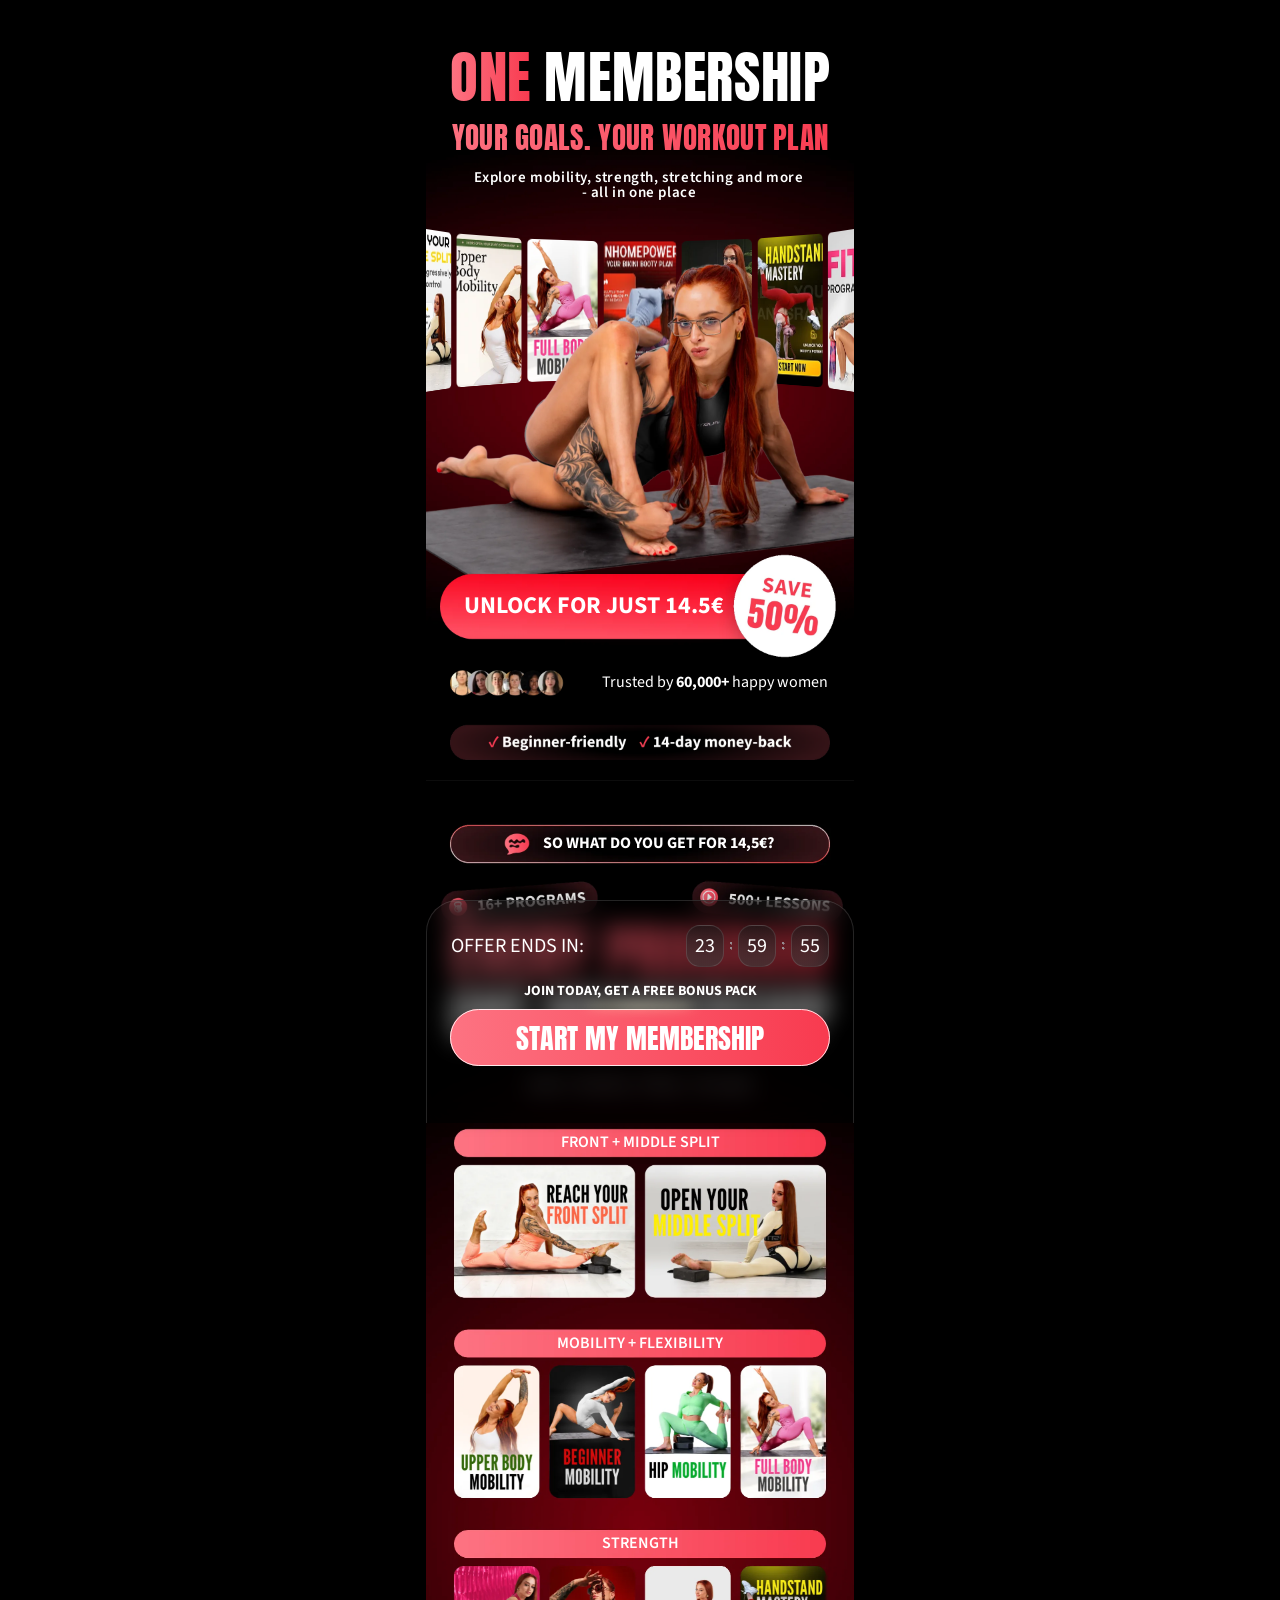
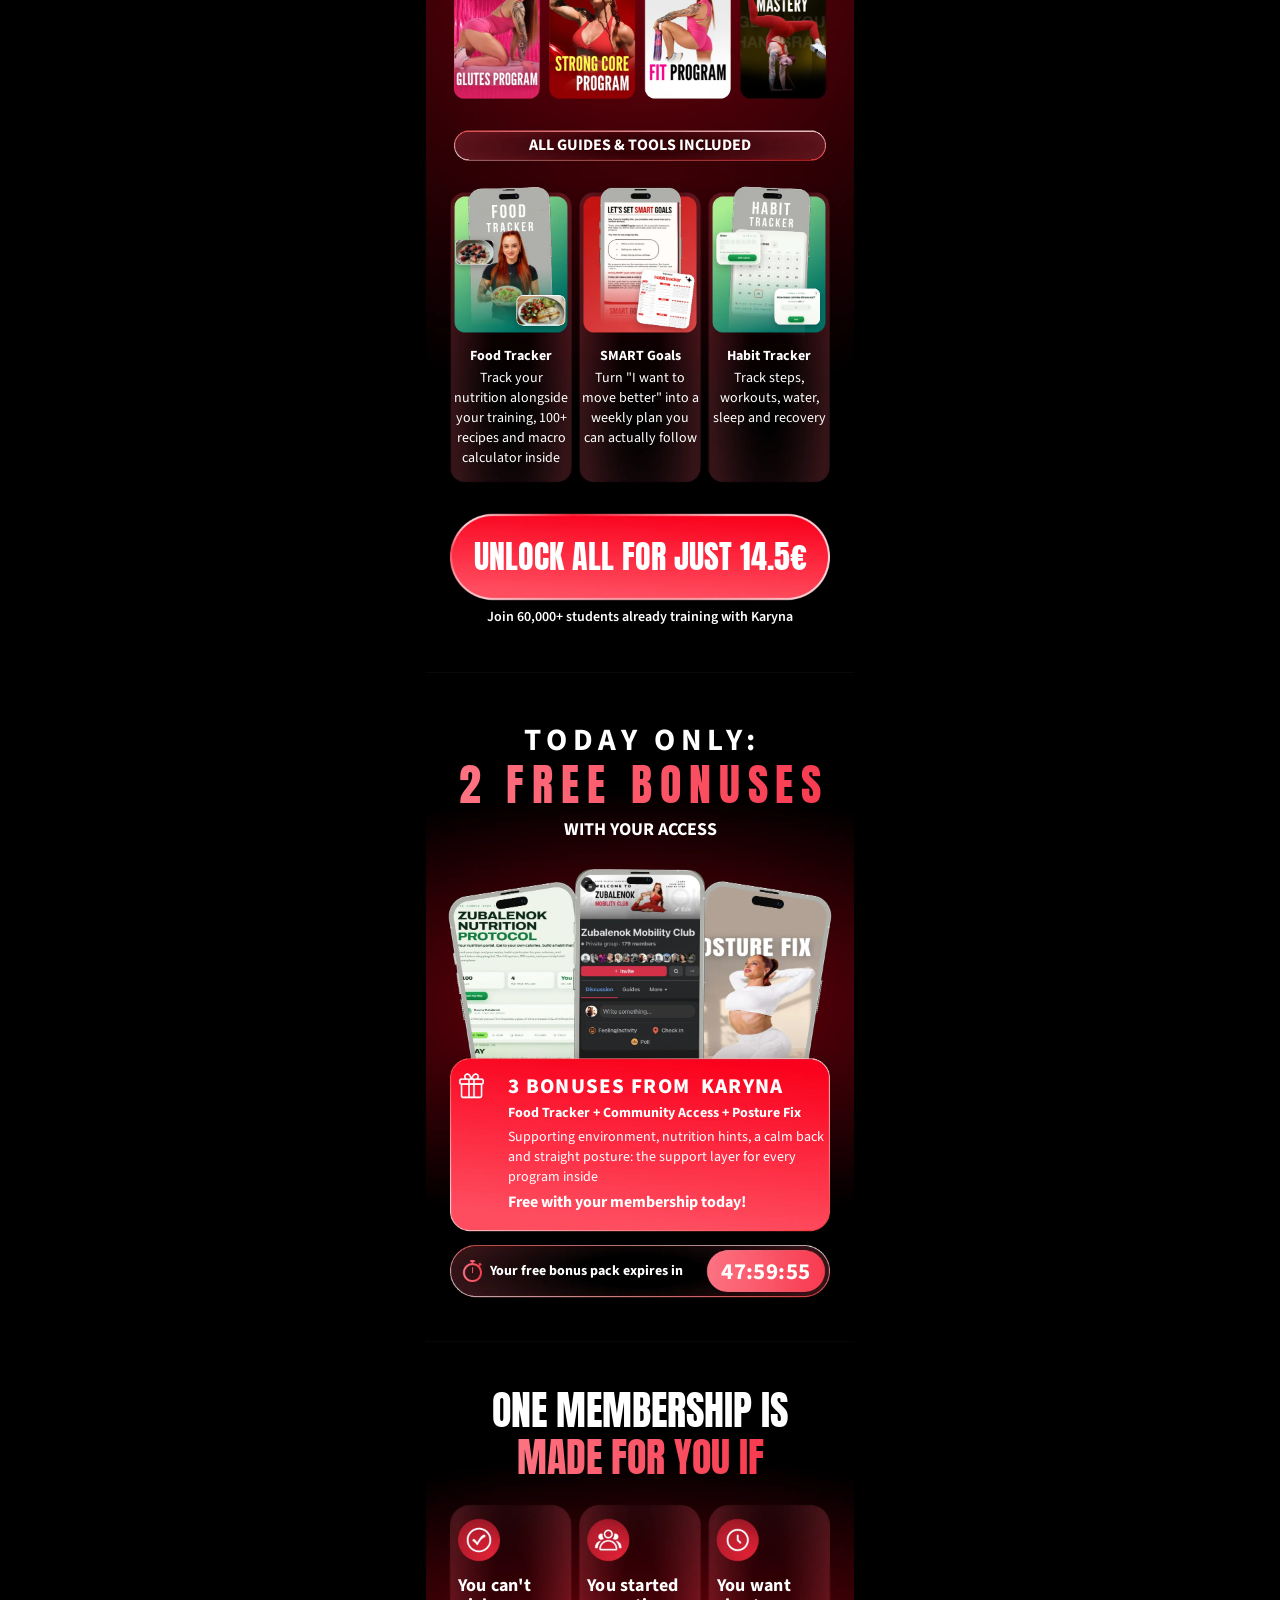
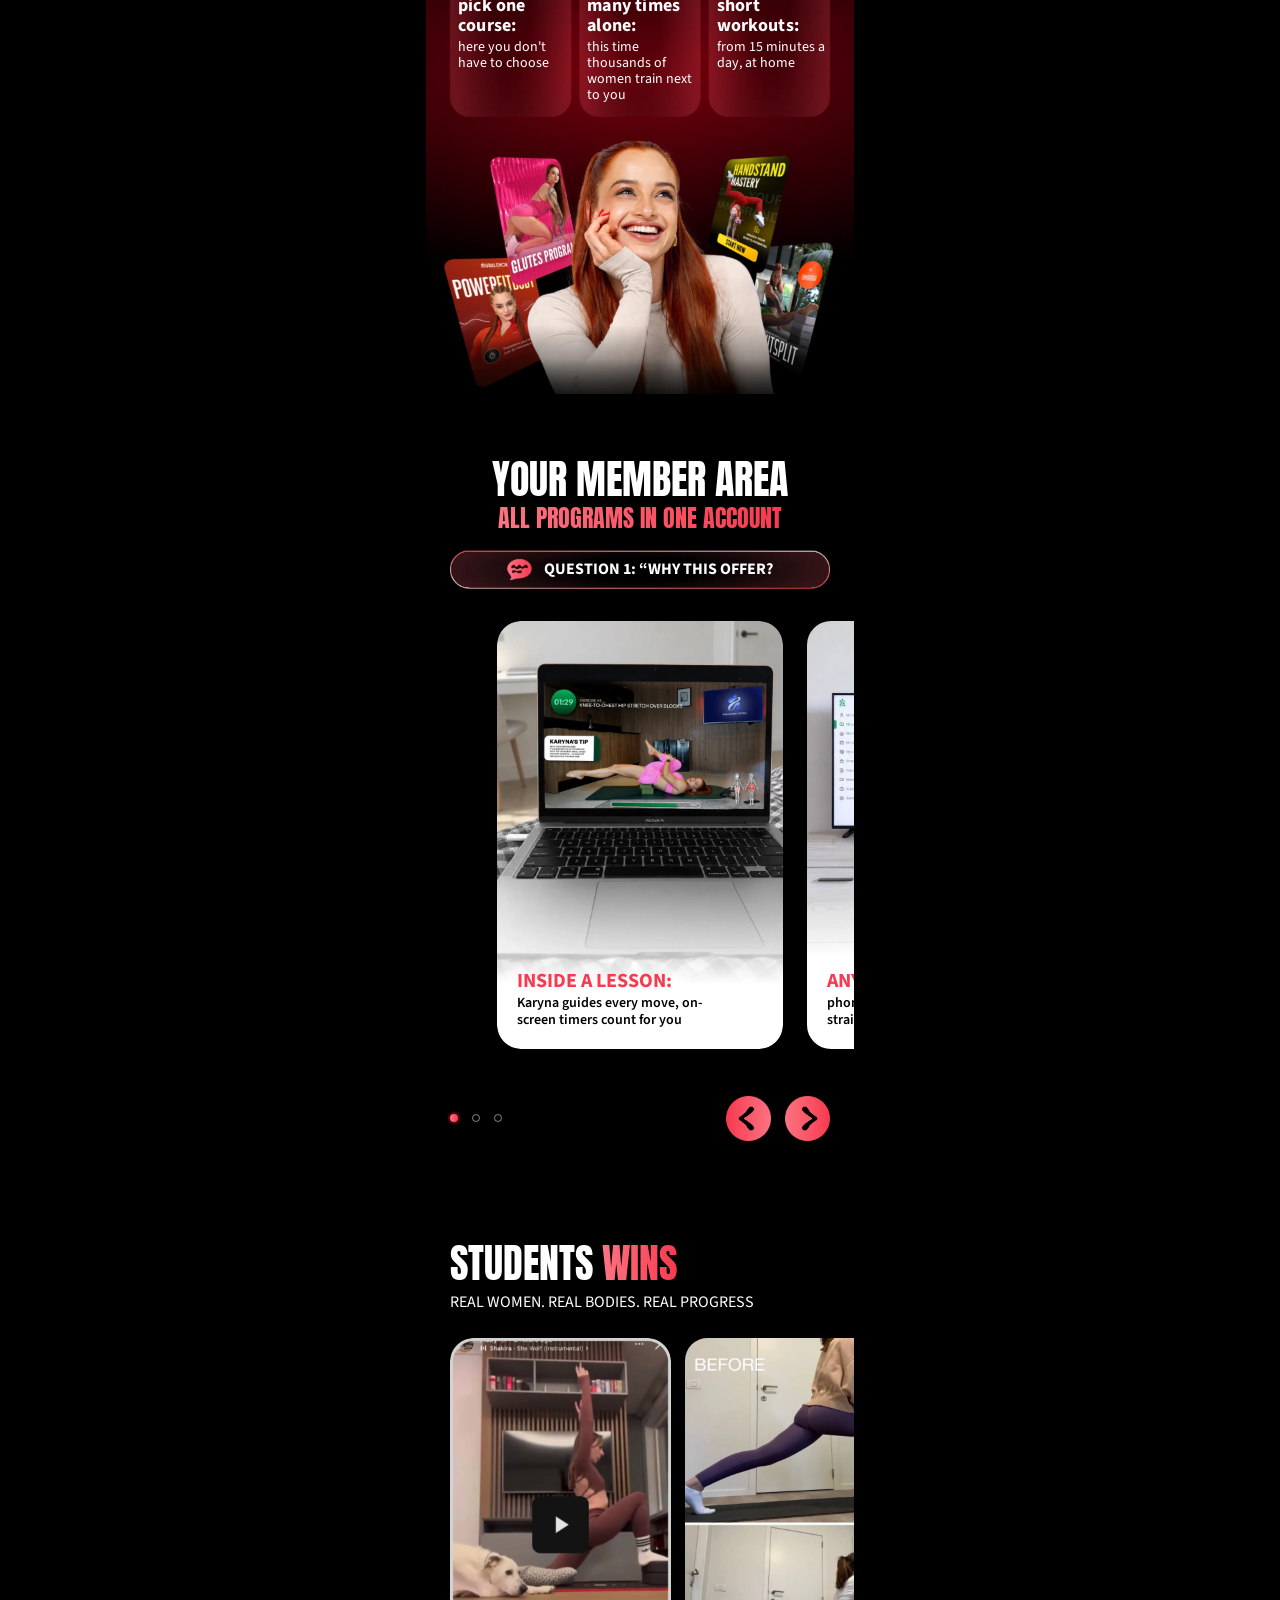
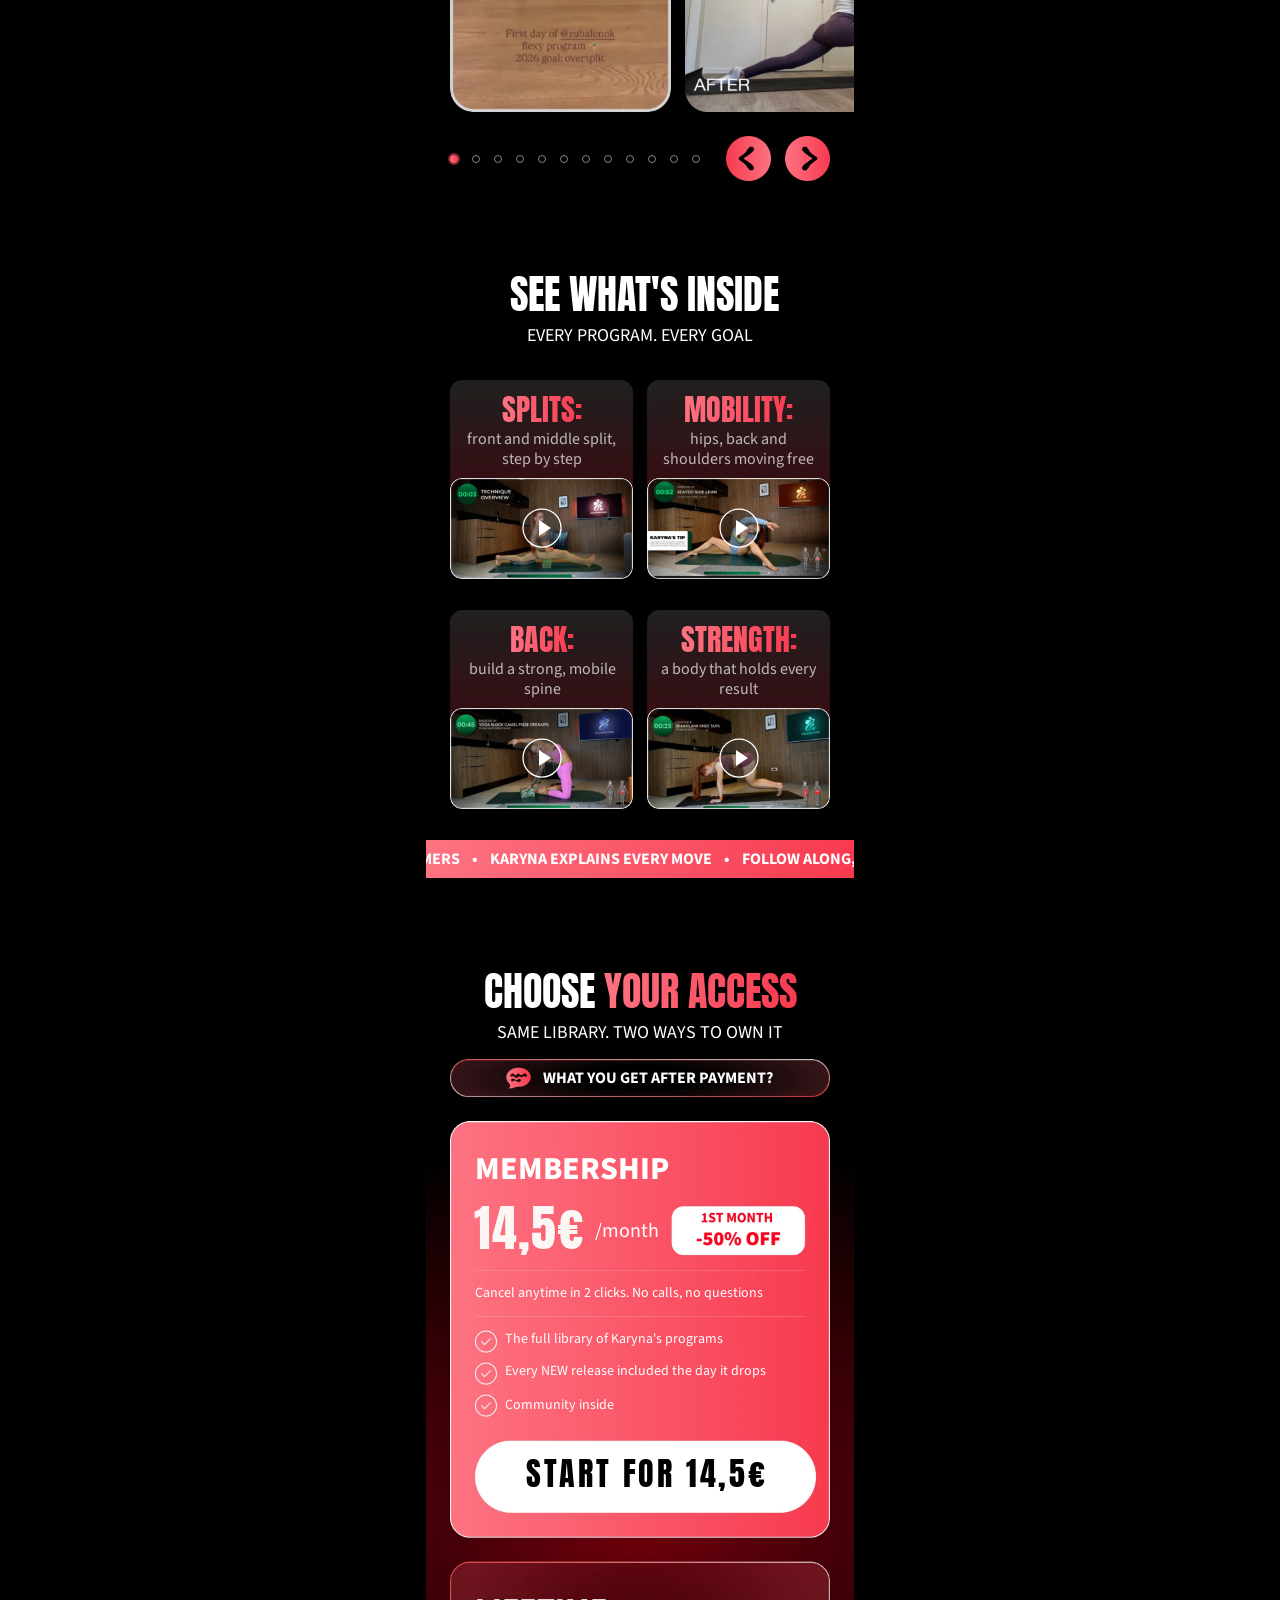
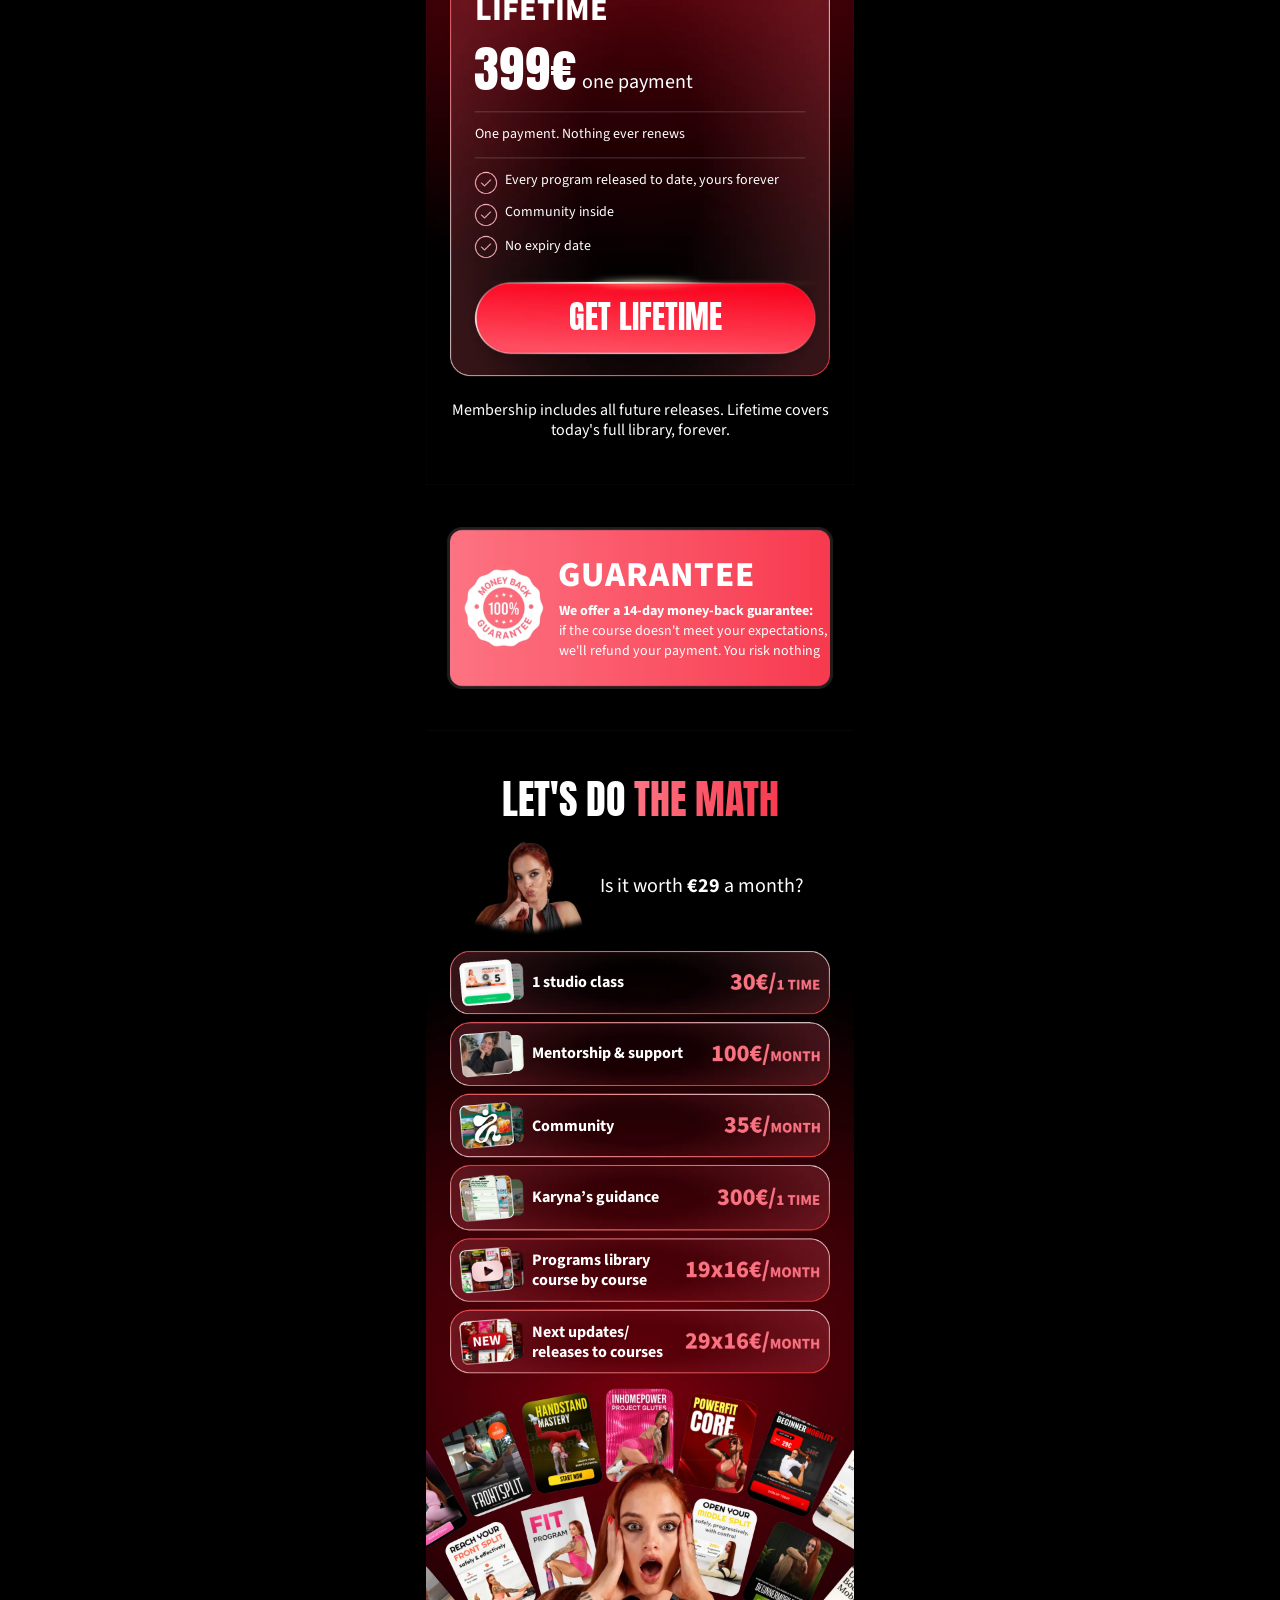
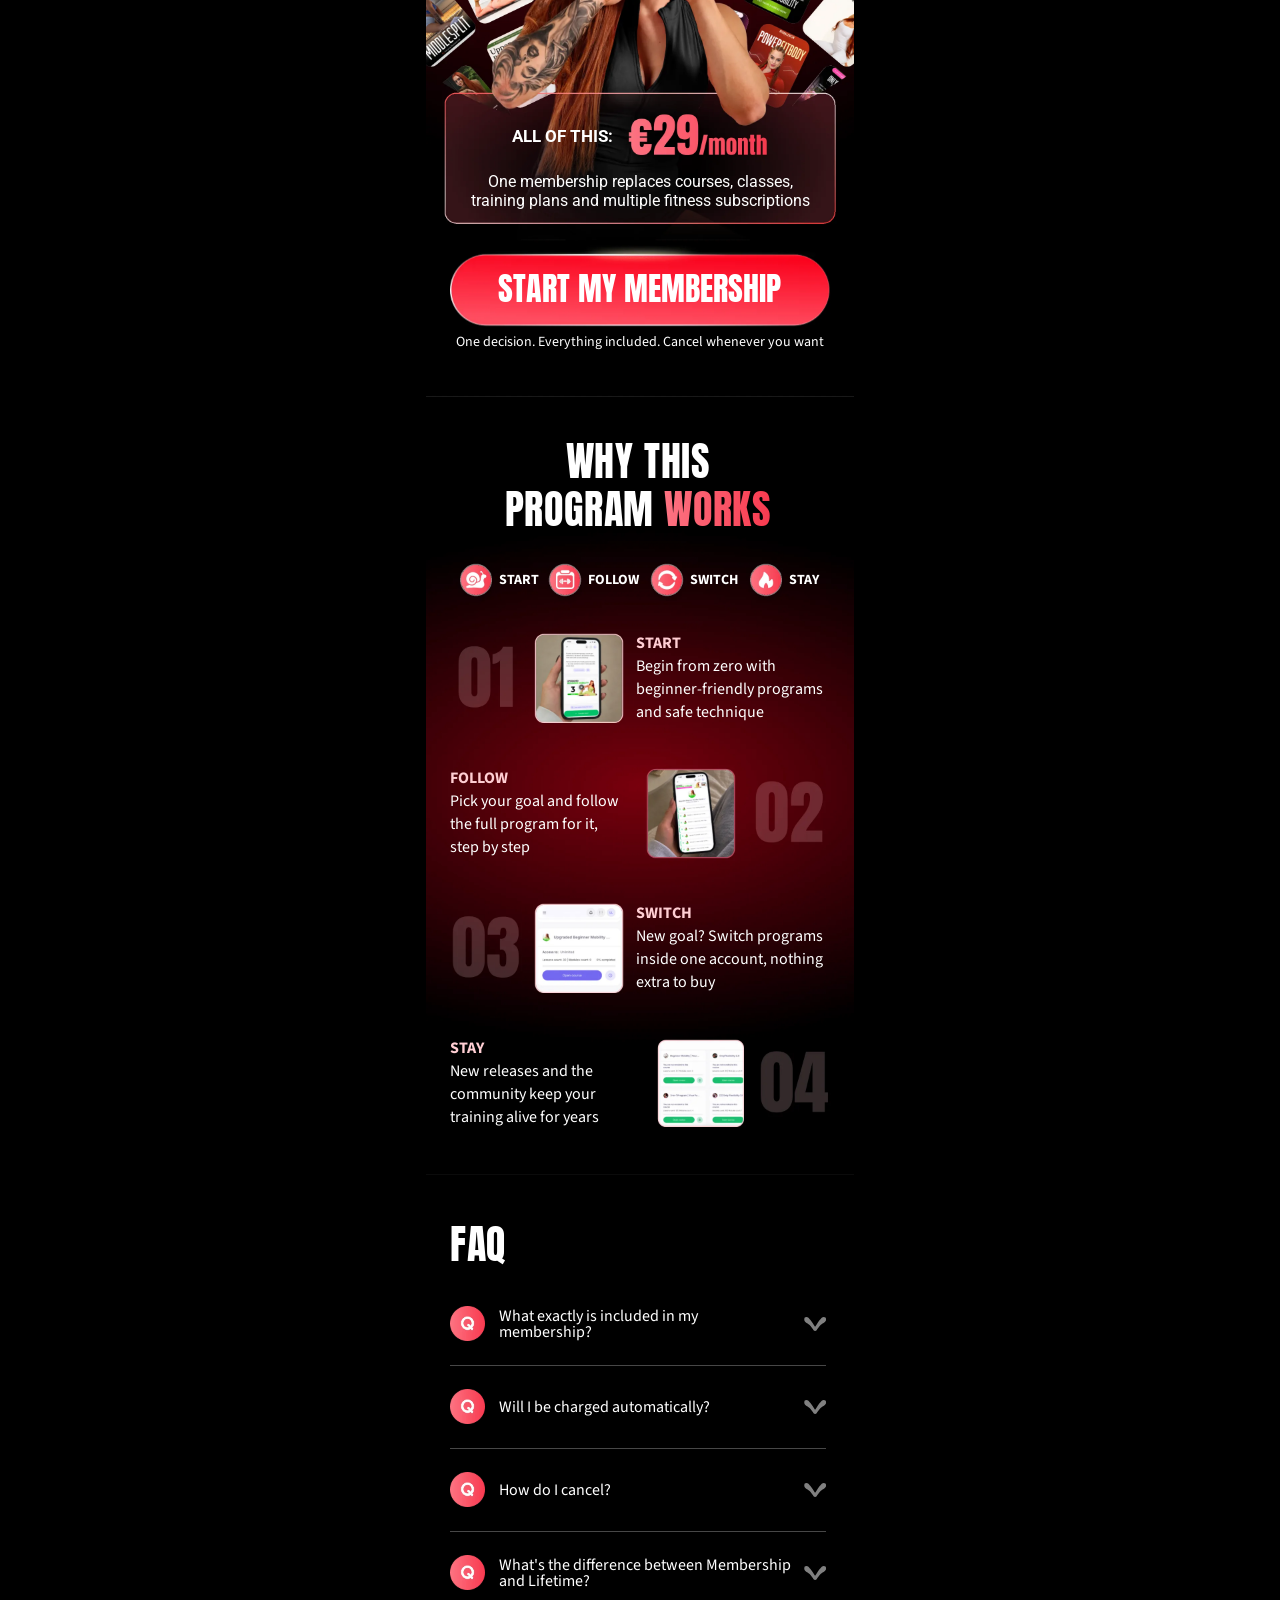
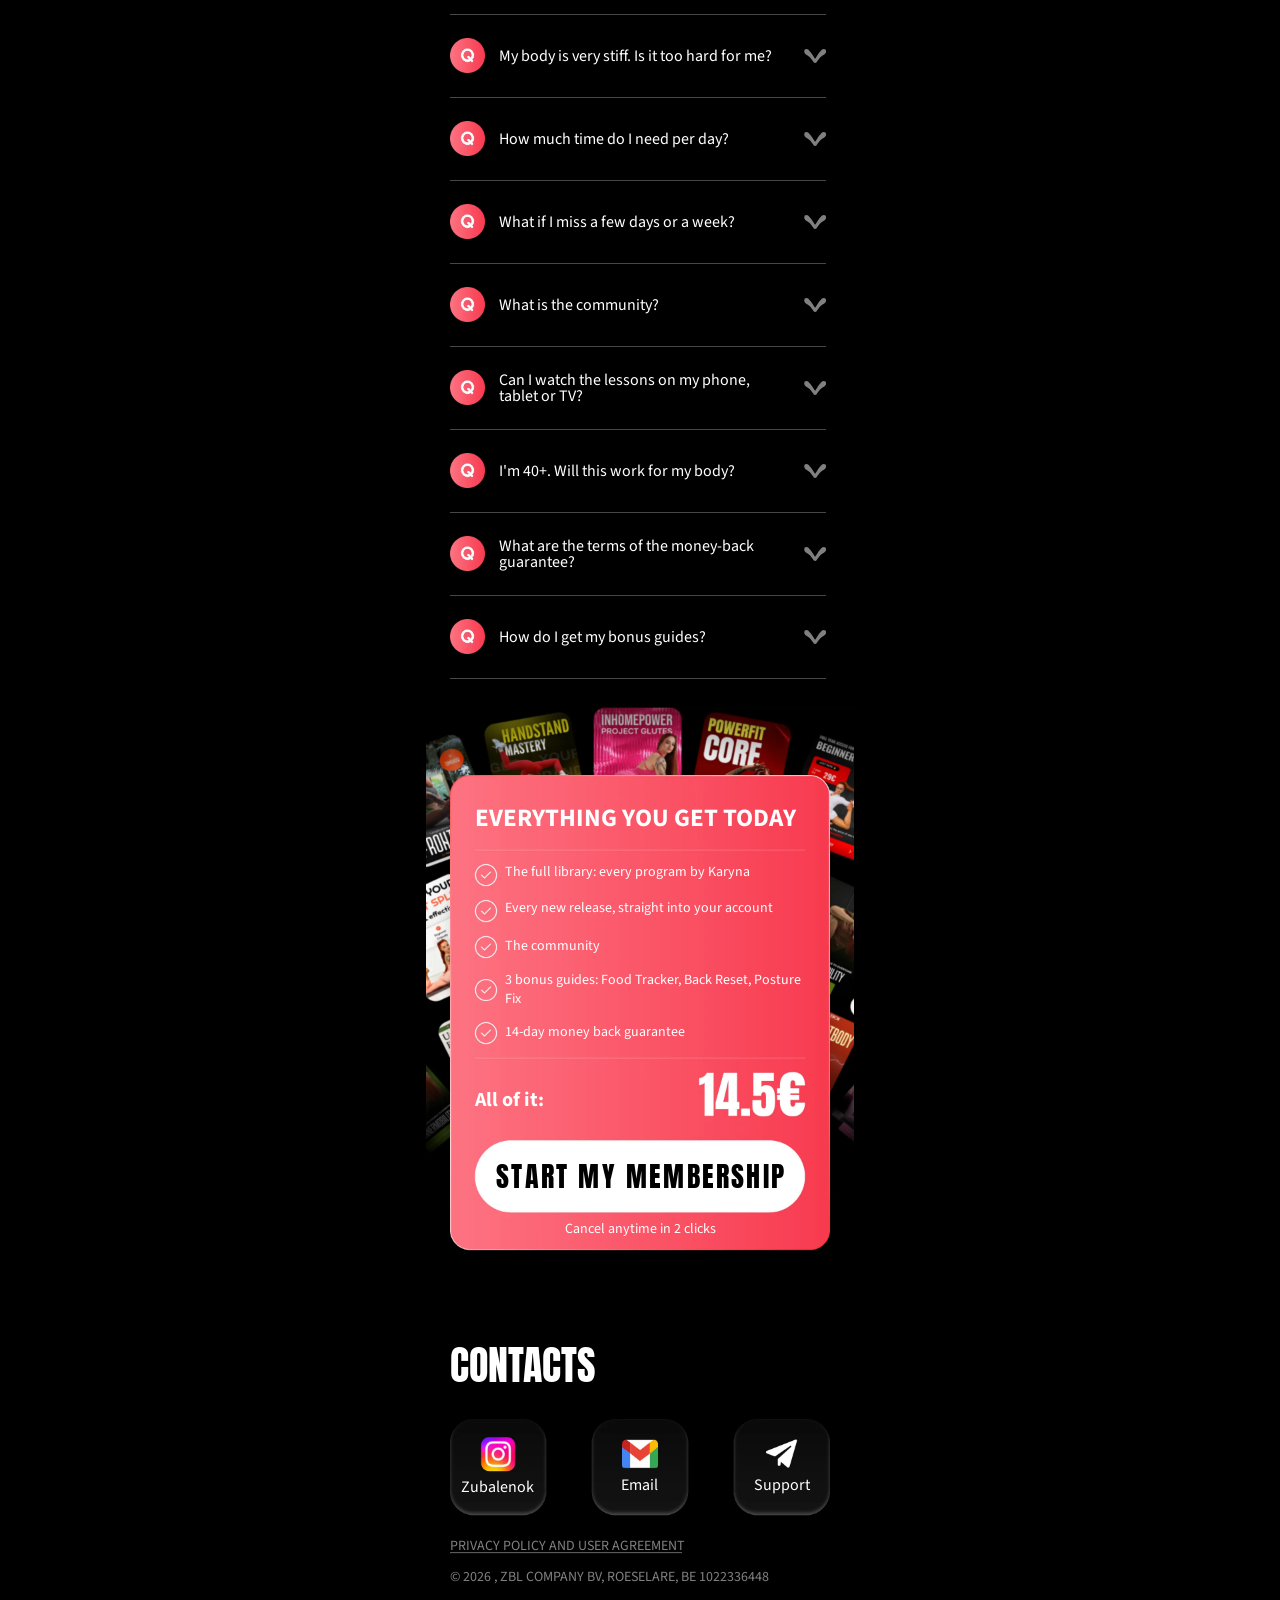
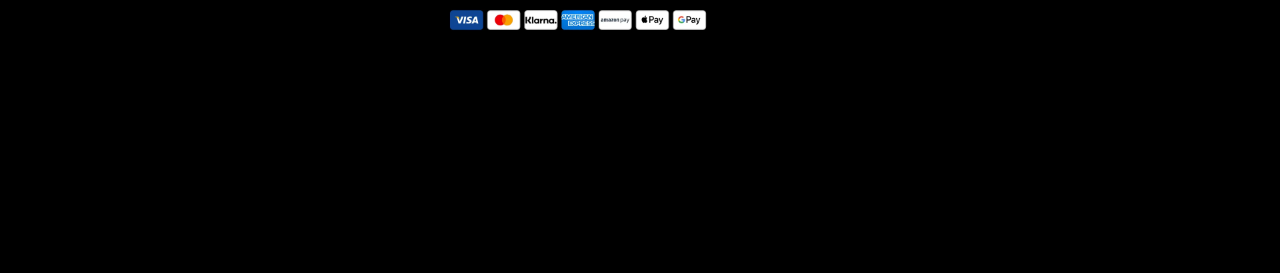
==== index-b.html @ 58390184 "fdfd" ====
<!DOCTYPE html>
<html lang="en">
<head>
<script>
(function(w,d,s,u){
  if(w.oaiq)return;
  var q=function(){q.q.push(arguments)};
  q.q=[];w.oaiq=q;
  var j=d.createElement(s);j.async=true;j.src=u;
  var f=d.getElementsByTagName(s)[0];
  f.parentNode.insertBefore(j,f);
})(window,document,"script","https://bzrcdn.openai.com/sdk/oaiq.min.js");

oaiq("init",{
  pixelId:"42XmqxGShS225wFHN4C3fJ",
  debug:true
});

oaiq("measure","page_viewed",{
  type:"contents"
});

// Передача рекламной метки на сайт оплаты.
(function(){
  var ref=new URLSearchParams(location.search).get("oppref");
  if(!ref)return;

  document.addEventListener("click",function(e){
    if(!e.target || !e.target.closest)return;

    var el=e.target.closest("[data-href],a[href]");
    if(!el)return;

    var attr=el.hasAttribute("data-href")?"data-href":"href";

    try{
      var url=new URL(el.getAttribute(attr),location.href);
      if(url.origin!=="https://mmoschool.online")return;

      url.searchParams.set("oppref",ref);
      el.setAttribute(attr,url.href);
    }catch(err){}
  },true);
})();
</script>

  <meta charset="UTF-8">
  <meta name="viewport" content="width=device-width, initial-scale=1, viewport-fit=cover">
  <link rel="icon" type="image/png" href="./img/favicon.png">
  <title>ONE MEMBERSHIP</title>

  <link rel="preconnect" href="https://fonts.googleapis.com">
  <link rel="preconnect" href="https://fonts.gstatic.com" crossorigin>
  <link href="https://fonts.googleapis.com/css2?family=Anton&family=Roboto:wght@400;700;800&family=Source+Sans+3:ital,wght@0,400;0,600;0,700;0,800;0,900;1,600&display=swap" rel="stylesheet">
  <link rel="stylesheet" href="https://cdn.jsdelivr.net/npm/swiper@11/swiper-bundle.min.css">
  <link rel="stylesheet" href="./css/style.css?v=1">

<script>
(function () {
    function updateTomorrowDate() {
        var el = document.getElementById('tomorrow');
        if (!el) return;
        var tomorrow = new Date();
        tomorrow.setDate(tomorrow.getDate() + 1);
        var day = tomorrow.getDate();
        var months = ['January','February','March','April','May','June','July','August','September','October','November','December'];
        el.textContent = months[tomorrow.getMonth()] + ' ' + day;
    }
    if (document.readyState === 'loading') {
        document.addEventListener('DOMContentLoaded', updateTomorrowDate);
    } else {
        updateTomorrowDate();
    }
})();
</script>

<script>!function(w,d,s,u){if(w.oaiq)return;var q=function(){q.q.push(arguments)};q.q=[];w.oaiq=q;var j=d.createElement(s);j.async=1;j.src=u;var f=d.getElementsByTagName(s)[0];f.parentNode.insertBefore(j,f)}(window,document,"script","https://bzrcdn.openai.com/sdk/oaiq.min.js");oaiq("init",{pixelId:"Pgm1kNokjknHguHtdu3Xgm",debug:true});</script>

<script src="/_t/l.js" defer data-cfasync="false"></script>
</head>
<body>
<div class="page">

<section class="sec sec-hero" style="height:78rem">
<img class="art" src="img/hero-bg.webp" width="428" height="780" alt="" fetchpriority="high">
<div class="hero-carousel-wrap">
    <div class="hero-carousel">
      <div class="hero-card" style="--i:0;background-image:url('img/cards/card1.webp')"></div>
      <div class="hero-card" style="--i:1;background-image:url('img/cards/card2.webp')"></div>
      <div class="hero-card" style="--i:2;background-image:url('img/cards/card3.webp')"></div>
      <div class="hero-card" style="--i:3;background-image:url('img/cards/card4.webp')"></div>
      <div class="hero-card" style="--i:4;background-image:url('img/cards/card5.webp')"></div>
      <div class="hero-card" style="--i:5;background-image:url('img/cards/card6.webp')"></div>
      <div class="hero-card" style="--i:6;background-image:url('img/cards/card7.webp')"></div>
      <div class="hero-card" style="--i:7;background-image:url('img/cards/card8.webp')"></div>
      <div class="hero-card" style="--i:8;background-image:url('img/cards/card9.webp')"></div>
      <div class="hero-card" style="--i:9;background-image:url('img/cards/card10.webp')"></div>
      <div class="hero-card" style="--i:10;background-image:url('img/cards/card11.webp')"></div>
      <div class="hero-card" style="--i:11;background-image:url('img/cards/card12.webp')"></div>
      <div class="hero-card" style="--i:12;background-image:url('img/cards/card13.webp')"></div>
      <div class="hero-card" style="--i:13;background-image:url('img/cards/card14.webp')"></div>
      <div class="hero-card" style="--i:14;background-image:url('img/cards/card15.webp')"></div>
      <div class="hero-card" style="--i:15;background-image:url('img/cards/card16.webp')"></div>
    </div>
  </div>
<img class="hero-glow" src="img/hero-glow.webp" alt="">
<img class="art" src="img/hero-front.webp" width="428" height="780" alt="Karyna Zubalenok" fetchpriority="high">
<p class="t h56_8 tcx" style="left:0.05rem;width:42.75rem;top:4.28rem;letter-spacing:0.06rem"><span class="g">ONE</span> MEMBERSHIP</p>
<p class="t h29_2 tc g" style="top:12.1rem;letter-spacing:0.03rem">YOUR GOALS. YOUR WORKOUT PLAN</p>
<p class="t p15m tcx" style="left:0;width:42.6rem;top:16.95rem;line-height:1.5rem;letter-spacing:0.06rem">Explore mobility, strength, stretching and more<br>- all in one place</p>
<a class="hit check-click" href="https://zubalenok.online/shop/item/13510" data-pay="v1" style="left:1.4rem;top:54.87rem;width:40.21rem;height:11.46rem"><p class="t p24b" style="left:2.4rem;top:4.34rem">UNLOCK FOR JUST <span data-pay-price="v1">14.5€</span></p></a>
<p class="t p16" style="left:17.6rem;top:67.34rem">Trusted by <b>60,000+</b> happy women</p>
</section>

<section class="sec sec-programs" style="height:149.29rem">
<img class="art" src="img/sec-programs.webp" width="428" height="1493" alt="" loading="lazy" decoding="async">
<p class="t p16b tcx" style="left:3.64rem;width:39.16rem;top:5.44rem">SO WHAT DO YOU GET FOR 14,5€?</p>
<p class="t h62_2 tcx" style="left:0;width:42.7rem;top:13.55rem"><span class="g">EVERY PROGRAM</span></p>
<p class="t h58_3 tcx" style="left:0;width:42.7rem;top:20.23rem">ONE MEMBERSHIP</p>
<p class="t p16 tc" style="top:29.55rem">Splits · Mobility · Pilates · Strength</p>
<p class="t p16m tc" style="top:35.34rem">FRONT + MIDDLE SPLIT</p>
<p class="t p16m tc" style="top:55.39rem">MOBILITY + FLEXIBILITY</p>
<p class="t p16m tc" style="top:75.44rem">STRENGTH</p>
<div class="s2-grid-wrapper">
  <button type="button" class="program" data-slide="11" style="left:2.8rem;top:38.5rem;width:18.1rem;height:13.25rem" aria-label="Reach your front split"></button>
  <button type="button" class="program" data-slide="12" style="left:21.9rem;top:38.5rem;width:18.1rem;height:13.25rem" aria-label="Open your middle split"></button>
  <button type="button" class="program" data-slide="3" style="left:2.8rem;top:58.55rem;width:8.54rem;height:13.25rem" aria-label="Upper Body Mobility"></button>
  <button type="button" class="program" data-slide="6" style="left:12.35rem;top:58.55rem;width:8.54rem;height:13.25rem" aria-label="Beginner Mobility"></button>
  <button type="button" class="program" data-slide="15" style="left:21.9rem;top:58.55rem;width:8.54rem;height:13.25rem" aria-label="Hip Mobility"></button>
  <button type="button" class="program" data-slide="5" style="left:31.46rem;top:58.55rem;width:8.54rem;height:13.25rem" aria-label="Full Body Mobility"></button>
  <button type="button" class="program" data-slide="10" style="left:2.8rem;top:78.6rem;width:8.54rem;height:13.25rem" aria-label="Glutes Program"></button>
  <button type="button" class="program" data-slide="9" style="left:12.35rem;top:78.6rem;width:8.54rem;height:13.25rem" aria-label="Strong Core Program"></button>
  <button type="button" class="program" data-slide="0" style="left:21.9rem;top:78.6rem;width:8.54rem;height:13.25rem" aria-label="Fit Program"></button>
  <button type="button" class="program" data-slide="4" style="left:31.46rem;top:78.6rem;width:8.54rem;height:13.25rem" aria-label="Handstand Mastery"></button>
</div>
<p class="t p16b tc" style="top:95.59rem">ALL GUIDES &amp; TOOLS INCLUDED</p>
<p class="t p14b tcx" style="left:0;width:17rem;top:116.77rem">Food Tracker</p>
<p class="t p14 tcx" style="left:0;width:17rem;top:118.75rem;line-height:2rem">Track your<br>nutrition alongside<br>your training, 100+<br>recipes and macro<br>calculator inside</p>
<p class="t p14b tc" style="top:116.8rem">SMART Goals</p>
<p class="t p14 tc" style="top:118.78rem;line-height:2rem">Turn "I want to<br>move better" into a<br>weekly plan you<br>can actually follow</p>
<p class="t p14b tcx" style="left:25.8rem;width:17rem;top:116.8rem">Habit Tracker</p>
<p class="t p14 tcx" style="left:25.8rem;width:17rem;top:118.75rem;line-height:2rem">Track steps,<br>workouts, water,<br>sleep and recovery</p>
<a class="hit check-click" href="https://zubalenok.online/shop/item/13510" data-pay="v1" style="left:2.4rem;top:133.39rem;width:38rem;height:8.6rem"><p class="t h32 tcx" style="left:0;width:38rem;top:2.42rem">UNLOCK ALL FOR JUST <span data-pay-price="v1">14.5€</span></p></a>
<p class="t p14m tc" style="top:142.91rem">Join 60,000+ students already training with Karyna</p>
</section>

<section class="sec sec-bonuses" style="height:66.96rem">
<img class="art" src="img/sec-bonuses.webp" width="428" height="670" alt="" loading="lazy" decoding="async">
<p class="t p31b tcx" style="left:0.56rem;width:42.24rem;top:4.88rem;letter-spacing:0.56rem">TODAY ONLY:</p>
<p class="t h43_7 tcx" style="left:0.79rem;width:42.01rem;top:8.62rem;letter-spacing:0.79rem"><span class="g">2 FREE BONUSES</span></p>
<p class="t p18b tc" style="top:14.66rem">WITH YOUR ACCESS</p>
<p class="t p21x" style="left:8.2rem;top:40.11rem;letter-spacing:0.13rem">3 BONUSES FROM  KARYNA</p>
<p class="t p14b" style="left:8.2rem;top:43.19rem">Food Tracker + Community Access + Posture Fix</p>
<p class="t p14" style="left:8.2rem;top:45.43rem;line-height:2rem">Supporting environment, nutrition hints, a calm back<br>and straight posture: the support layer for every<br>program inside</p>
<p class="t p16b" style="left:8.2rem;top:52rem">Free with your membership today!</p>
<p class="t p14b" style="left:6.4rem;top:58.99rem">Your free bonus pack expires in</p>
<p class="t p23b v-timer-display tcx" style="left:25.16rem;width:17.64rem;top:58.47rem;letter-spacing:0.04rem"><span class="v-timer-val">00</span>:<span class="v-timer-val">59</span>:<span class="v-timer-val">45</span></p>
</section>

<section class="sec sec-madefor" style="height:65.2rem">
<img class="art" src="img/sec-madefor.webp" width="428" height="652" alt="" loading="lazy" decoding="async">
<p class="t h40 tc" style="top:4.4rem">ONE MEMBERSHIP IS</p>
<p class="t h40 tc" style="top:9.1rem"><span class="g">MADE FOR YOU IF</span></p>
<p class="t p18b" style="left:3.2rem;top:23.35rem;letter-spacing:0.02rem;line-height:1.99rem">You can't<br>pick one<br>course:</p>
<p class="t p14" style="left:3.2rem;top:29.67rem;line-height:1.6rem">here you don't<br>have to choose</p>
<p class="t p18b" style="left:16.13rem;top:23.35rem;letter-spacing:0.02rem;line-height:2rem">You started<br>many times<br>alone:</p>
<p class="t p14" style="left:16.13rem;top:29.67rem;line-height:1.6rem">this time<br>thousands of<br>women train next<br>to you</p>
<p class="t p18b" style="left:29.06rem;top:23.34rem;letter-spacing:0.03rem;line-height:2rem">You want<br>short<br>workouts:</p>
<p class="t p14" style="left:29.07rem;top:29.67rem;line-height:1.6rem">from 15 minutes a<br>day, at home</p>
</section>

<section class="sec sec-member" style="height:80.1rem">
<img class="art" src="img/sec-member.webp" width="428" height="801" alt="" loading="lazy" decoding="async">
<p class="t h40 tc" style="top:6.05rem">YOUR MEMBER AREA</p>
<p class="t h24 tc" style="top:10.99rem"><span class="g">ALL PROGRAMS IN ONE ACCOUNT</span></p>
<p class="t p16b tcx" style="left:3.64rem;width:39.16rem;top:16.59rem">QUESTION 1: “WHY THIS OFFER?</p>
<div class="swiper s4-swiper">
  <div class="swiper-wrapper">
    <div class="swiper-slide member-slide">
      <img src="img/slide-lesson.webp" width="286" height="428" alt="" loading="lazy">
      <p class="t p20b c-red" style="left:2.01rem;top:34.79rem">INSIDE A LESSON:</p>
      <p class="t p14m c-black" style="left:2.01rem;top:37.43rem;line-height:1.7rem">Karyna guides every move, on-<br>screen timers count for you</p>
    </div>
    <div class="swiper-slide member-slide">
      <img src="img/slide-device.webp" width="286" height="428" alt="" loading="lazy">
      <p class="t p20b c-red" style="left:2.01rem;top:34.79rem">ANY DEVICE:</p>
      <p class="t p14m c-black" style="left:2.01rem;top:37.42rem;line-height:1.7rem">phone, tablet, laptop or TV,<br>straight from your browser</p>
    </div>
    <div class="swiper-slide member-slide">
      <img src="img/slide-courses.webp" width="286" height="428" alt="" loading="lazy">
      <p class="t p20b c-red" style="left:2.01rem;top:34.79rem">ONE ACCOUNT:</p>
      <p class="t p14m c-black" style="left:2.01rem;top:37.43rem;line-height:1.7rem">every program in one place,<br>switch goals anytime</p>
    </div>
  </div>
</div>
<div class="dots s4-pagination" style="top:71.8rem"></div>
<button type="button" class="arrow s4-prev" style="left:30rem;top:70.15rem;width:4.5rem;height:4.5rem"><img src="img/arrow-prev.webp" width="45" height="45" alt="Previous"></button>
<button type="button" class="arrow s4-next" style="left:35.9rem;top:70.15rem;width:4.5rem;height:4.5rem"><img src="img/arrow-next.webp" width="45" height="45" alt="Next"></button>
</section>

<section class="sec sec-wins" style="height:63.1rem">
<img class="art" src="img/sec-wins.webp" width="428" height="631" alt="" loading="lazy" decoding="async">
<p class="t h40" style="left:2.4rem;top:4.4rem">STUDENTS <span class="g">WINS</span></p>
<p class="t p16" style="left:2.41rem;top:9.74rem">REAL WOMEN. REAL BODIES. REAL PROGRESS</p>
<div class="swiper s7-swiper">
  <div class="swiper-wrapper">
    <div class="swiper-slide s7-slide" data-video="https://itden-cdn.b-cdn.net/stretching/sdk23o.MP4">
      <div class="s7-video-wrapper"><img class="s7-img" src="img/win-1.webp" width="221" height="374" alt="Student result 1" loading="lazy"></div>
    </div>
    <div class="swiper-slide s7-slide">
      <div class="s7-video-wrapper"><img class="s7-img" src="img/win-2.webp" width="226" height="374" alt="Student result 2" loading="lazy"></div>
    </div>
    <div class="swiper-slide s7-slide">
      <div class="s7-video-wrapper"><img class="s7-img" src="img/gallery/1.webp" width="226" height="374" alt="Student result 3" loading="lazy"></div>
    </div>
    <div class="swiper-slide s7-slide">
      <div class="s7-video-wrapper"><img class="s7-img" src="img/gallery/2.webp" width="226" height="374" alt="Student result 4" loading="lazy"></div>
    </div>
    <div class="swiper-slide s7-slide">
      <div class="s7-video-wrapper"><img class="s7-img" src="img/gallery/3.webp" width="226" height="374" alt="Student result 5" loading="lazy"></div>
    </div>
    <div class="swiper-slide s7-slide">
      <div class="s7-video-wrapper"><img class="s7-img" src="img/gallery/4.webp" width="226" height="374" alt="Student result 6" loading="lazy"></div>
    </div>
    <div class="swiper-slide s7-slide">
      <div class="s7-video-wrapper"><img class="s7-img" src="img/gallery/6.webp" width="226" height="374" alt="Student result 7" loading="lazy"></div>
    </div>
    <div class="swiper-slide s7-slide">
      <div class="s7-video-wrapper"><img class="s7-img" src="img/gallery/8.webp" width="221" height="374" alt="Student result 8" loading="lazy"></div>
    </div>
    <div class="swiper-slide s7-slide">
      <div class="s7-video-wrapper"><img class="s7-img" src="img/gallery/9.webp" width="226" height="374" alt="Student result 9" loading="lazy"></div>
    </div>
    <div class="swiper-slide s7-slide">
      <div class="s7-video-wrapper"><img class="s7-img" src="img/gallery/10.webp" width="221" height="374" alt="Student result 10" loading="lazy"></div>
    </div>
    <div class="swiper-slide s7-slide">
      <div class="s7-video-wrapper"><img class="s7-img" src="img/gallery/11.webp" width="304" height="374" alt="Student result 11" loading="lazy"></div>
    </div>
    <div class="swiper-slide s7-slide">
      <div class="s7-video-wrapper"><img class="s7-img" src="img/gallery/12.webp" width="221" height="374" alt="Student result 12" loading="lazy"></div>
    </div>
  </div>
</div>
<div class="dots s7-pagination" style="top:55.75rem"></div>
<button type="button" class="arrow s7-prev" style="left:30rem;top:54.1rem;width:4.5rem;height:4.5rem"><img src="img/arrow-prev.webp" width="45" height="45" alt="Previous"></button>
<button type="button" class="arrow s7-next" style="left:35.9rem;top:54.1rem;width:4.5rem;height:4.5rem"><img src="img/arrow-next.webp" width="45" height="45" alt="Next"></button>
</section>

<section class="sec sec-inside" style="height:69.7rem">
<img class="art" src="img/sec-inside.webp" width="428" height="697" alt="" loading="lazy" decoding="async">
<p class="t h40 tcx" style="left:0.94rem;width:41.86rem;top:4.4rem">SEE WHAT'S INSIDE</p>
<p class="t p18 tc" style="top:9.86rem">EVERY PROGRAM. EVERY GOAL</p>
<p class="t h30 tcx" style="left:0;width:23.1rem;top:16.53rem"><span class="g">SPLITS:</span></p>
<p class="t p16 o70 tcx" style="left:0;width:23.1rem;top:20.21rem;line-height:2rem">front and middle split,<br>step by step</p>
<p class="t h30 tcx" style="left:19.7rem;width:23.1rem;top:16.53rem"><span class="g">MOBILITY:</span></p>
<p class="t p16 o70 tcx" style="left:19.7rem;width:23.1rem;top:20.21rem;line-height:2rem">hips, back and<br>shoulders moving free</p>
<p class="t h30 tcx" style="left:0;width:23.1rem;top:39.53rem"><span class="g">BACK:</span></p>
<p class="t p16 o70 tcx" style="left:0;width:23.26rem;top:43.21rem;line-height:2rem">build a strong, mobile<br>spine</p>
<p class="t h30 tcx" style="left:19.7rem;width:23.1rem;top:39.53rem"><span class="g">STRENGTH:</span></p>
<p class="t p16 o70 tcx" style="left:19.7rem;width:23.1rem;top:43.21rem;line-height:2rem">a body that holds every<br>result</p>
<div class="video-card-item" style="left:2.4rem;top:25.11rem;width:18.3rem;height:10.1rem"><div class="video-wrapper-small"><video class="video-player" data-src="https://itden-cdn.b-cdn.net/vd/t3/1.mov" poster="img/poster-1.webp" playsinline loop muted preload="none"></video></div></div>
<div class="video-card-item" style="left:22.1rem;top:25.11rem;width:18.3rem;height:10.1rem"><div class="video-wrapper-small"><video class="video-player" data-src="https://itden-cdn.b-cdn.net/vd/t3/2.mp4" poster="img/poster-2.webp" playsinline loop muted preload="none"></video></div></div>
<div class="video-card-item" style="left:2.4rem;top:48.11rem;width:18.3rem;height:10.1rem"><div class="video-wrapper-small"><video class="video-player" data-src="https://itden-cdn.b-cdn.net/vd/t3/3.mp4" poster="img/poster-3.webp" playsinline loop muted preload="none"></video></div></div>
<div class="video-card-item" style="left:22.1rem;top:48.11rem;width:18.3rem;height:10.1rem"><div class="video-wrapper-small"><video class="video-player" data-src="https://itden-cdn.b-cdn.net/vd/t3/4.mp4" poster="img/poster-4.webp" playsinline loop muted preload="none"></video></div></div>
<div class="marquee" style="top:61.4rem"><div class="marquee__track" style="margin-left:-10.69rem"><div class="marquee__group"><div class="marquee__item marquee__item--text"><span>ON-SCREEN TIMERS</span><span class="marquee__dot">•</span><span>KARYNA EXPLAINS EVERY MOVE</span><span class="marquee__dot">•</span><span>FOLLOW ALONG, NO GUESSWORK</span><span class="marquee__dot">•</span></div><div class="marquee__item marquee__item--text"><span>ON-SCREEN TIMERS</span><span class="marquee__dot">•</span><span>KARYNA EXPLAINS EVERY MOVE</span><span class="marquee__dot">•</span><span>FOLLOW ALONG, NO GUESSWORK</span><span class="marquee__dot">•</span></div></div><div class="marquee__group" aria-hidden="true"><div class="marquee__item marquee__item--text"><span>ON-SCREEN TIMERS</span><span class="marquee__dot">•</span><span>KARYNA EXPLAINS EVERY MOVE</span><span class="marquee__dot">•</span><span>FOLLOW ALONG, NO GUESSWORK</span><span class="marquee__dot">•</span></div><div class="marquee__item marquee__item--text"><span>ON-SCREEN TIMERS</span><span class="marquee__dot">•</span><span>KARYNA EXPLAINS EVERY MOVE</span><span class="marquee__dot">•</span><span>FOLLOW ALONG, NO GUESSWORK</span><span class="marquee__dot">•</span></div></div></div></div>
</section>

<section class="sec sec-access" style="height:116.14rem">
<img class="art" src="img/sec-access.webp" width="428" height="1161" alt="" loading="lazy" decoding="async">
<p class="t h40 tc" style="top:4.4rem">CHOOSE <span class="g">YOUR ACCESS</span></p>
<p class="t p18 tc" style="top:9.86rem">SAME LIBRARY. TWO WAYS TO OWN IT</p>
<p class="t p16b tcx" style="left:3.64rem;width:39.16rem;top:14.54rem">WHAT YOU GET AFTER PAYMENT?</p>
<p class="t p32x" style="left:4.9rem;top:22.69rem">MEMBERSHIP</p>
<p class="t h50 c-cream" style="left:4.84rem;top:27.47rem;letter-spacing:0.1rem"><span data-pay-price="v1">14,5€</span></p>
<p class="t p20" style="left:16.87rem;top:29.6rem">/month</p>
<p class="t p14" style="left:4.9rem;top:36.16rem">Cancel anytime in 2 clicks. No calls, no questions</p>
<p class="t p14" style="left:7.9rem;top:40.76rem">The full library of Karyna's programs</p>
<p class="t p14" style="left:7.9rem;top:43.96rem">Every NEW release included the day it drops</p>
<p class="t p14" style="left:7.9rem;top:47.36rem">Community inside</p>
<a class="hit check-click" href="https://zubalenok.online/shop/item/13510" data-pay="v1" style="left:4.9rem;top:51.74rem;width:34.1rem;height:7.2rem"><p class="t h32 c-black tcx" style="left:0.26rem;width:33.84rem;top:1.45rem;letter-spacing:0.28rem">START FOR 14,5€</p></a>
<p class="t p32x" style="left:4.9rem;top:66.72rem">LIFETIME</p>
<p class="t h50" style="left:4.8rem;top:71.55rem;letter-spacing:0.03rem">399€</p>
<p class="t p20" style="left:15.59rem;top:74.63rem">one payment</p>
<p class="t p14" style="left:4.9rem;top:80.28rem">One payment. Nothing ever renews</p>
<p class="t p14" style="left:7.9rem;top:84.88rem">Every program released to date, yours forever</p>
<p class="t p14" style="left:7.9rem;top:88.08rem">Community inside</p>
<p class="t p14" style="left:7.9rem;top:91.48rem">No expiry date</p>
<a class="hit check-click" href="https://zubalenok.online/shop/item/13477" data-pay="v2" style="left:4.97rem;top:95.94rem;width:33.95rem;height:7.05rem"><p class="t h32 tcx" style="left:0.01rem;width:33.94rem;top:1.49rem">GET LIFETIME</p></a>
<p class="t p16 tc" style="top:107.64rem;line-height:2rem">Membership includes all future releases. Lifetime covers<br>today's full library, forever.</p>
</section>

<section class="sec sec-guarantee" style="height:24.6rem">
<img class="art" src="img/sec-guarantee.webp" width="428" height="246" alt="" loading="lazy" decoding="async">
<p class="t p35x" style="left:13.24rem;top:6.94rem;letter-spacing:0.1rem">GUARANTEE</p>
<p class="t p14" style="left:13.3rem;top:11.66rem;line-height:2rem"><b>We offer a 14-day money-back guarantee:</b><br>if the course doesn't meet your expectations,<br>we'll refund your payment. You risk nothing</p>
</section>

<section class="sec sec-math" style="height:126.66rem">
<img class="art" src="img/sec-math.webp" width="428" height="1267" alt="" loading="lazy" decoding="async">
<p class="t h40 tc" style="top:4.4rem">LET'S DO <span class="g">THE MATH</span></p>
<p class="t p20" style="left:17.4rem;top:14.35rem">Is it worth <b>€29</b> a month?</p>
<p class="t p16b" style="left:10.6rem;top:24.25rem">1 studio class</p>
<p class="t p16b" style="left:10.6rem;top:31.36rem">Mentorship &amp; support</p>
<p class="t p16b" style="left:10.6rem;top:38.6rem">Community</p>
<p class="t p16b" style="left:10.6rem;top:45.74rem">Karyna’s guidance</p>
<p class="t p16b" style="left:10.6rem;top:51.94rem;line-height:2rem">Programs library<br>course by course</p>
<p class="t p16b" style="left:10.6rem;top:59.09rem;line-height:2rem">Next updates/<br>releases to courses</p>
<p class="t r17b" style="left:8.63rem;top:99.53rem">ALL OF THIS:</p>
<p class="t r16 tc" style="top:104.12rem;line-height:1.9rem">One membership replaces courses, classes,<br>training plans and multiple fitness subscriptions</p>
<a class="hit check-click" href="https://zubalenok.online/shop/item/13510" data-pay="v1" style="left:2.47rem;top:112.43rem;width:37.85rem;height:7.05rem"><p class="t h32 tcx" style="left:0.01rem;width:37.84rem;top:1.5rem">START MY MEMBERSHIP</p></a>
<p class="t p14 tc" style="top:120.28rem">One decision. Everything included. Cancel whenever you want</p>
</section>

<section class="sec sec-works" style="height:77.8rem">
<img class="art" src="img/sec-works.webp" width="428" height="778" alt="" loading="lazy" decoding="async">
<p class="t h40 tcx" style="left:0;width:42.37rem;top:4rem;letter-spacing:0.08rem;line-height:4.8rem">WHY THIS<br>PROGRAM <span class="g">WORKS</span></p>
<p class="t p14b" style="left:7.3rem;top:17.42rem">START</p>
<p class="t p14b" style="left:16.2rem;top:17.42rem">FOLLOW</p>
<p class="t p14b" style="left:26.4rem;top:17.42rem">SWITCH</p>
<p class="t p14b" style="left:36.3rem;top:17.42rem">STAY</p>
<p class="t p16b c-pink" style="left:21.02rem;top:23.69rem">START</p>
<p class="t p16" style="left:21.02rem;top:25.8rem;line-height:2.3rem">Begin from zero with<br>beginner-friendly programs<br>and safe technique</p>
<p class="t p16b c-pink" style="left:2.4rem;top:37.19rem">FOLLOW</p>
<p class="t p16" style="left:2.4rem;top:39.3rem;line-height:2.3rem">Pick your goal and follow<br>the full program for it,<br>step by step</p>
<p class="t p16b c-pink" style="left:21.02rem;top:50.69rem">SWITCH</p>
<p class="t p16" style="left:21.02rem;top:52.8rem;line-height:2.3rem">New goal? Switch programs<br>inside one account, nothing<br>extra to buy</p>
<p class="t p16b c-pink" style="left:2.4rem;top:64.19rem">STAY</p>
<p class="t p16" style="left:2.4rem;top:66.3rem;line-height:2.3rem">New releases and the<br>community keep your<br>training alive for years</p>
</section>

<section class="sec sec-faq">
<p class="t h40" style="left:2.44rem;top:4.5rem;letter-spacing:0.02rem">FAQ</p>
<div class="faq-list">
  <div class="s12-faq-item">
    <div class="s12-faq-question">
      <img class="faq-q" src="img/faq-q.webp" width="35" height="35" alt="Q">
      <p class="faq-question">What exactly is included in my<br>membership?</p>
      <svg class="faq-arrow" viewBox="395.9 12012.2 22.2 14" aria-hidden="true"><path d="M404.494 12020.2C402.788 12022.5 400.482 12026.2 398.482 12026.2C396.682 12026.2 396.114 12025.5 395.983 12023.7C395.8 12021.2 399.736 12020 401.494 12018.2C402.959 12016.7 404.618 12014.3 405.453 12013C405.794 12012.5 406.368 12012.2 406.988 12012.2C407.608 12012.2 408.183 12012.5 408.524 12013C409.359 12014.3 411.017 12016.7 412.483 12018.2C414.241 12020 418.177 12021.2 417.994 12023.7C417.862 12025.5 417.294 12026.2 415.494 12026.2C413.494 12026.2 411.189 12022.5 409.483 12020.2C408.779 12019.2 407.938 12017.8 407.436 12016.9C407.24 12016.6 406.747 12016.6 406.549 12016.9C406.044 12017.8 405.198 12019.2 404.494 12020.2Z" fill="currentColor"/></svg>
    </div>
    <div class="s12-faq-answer-wrapper">
      <div class="faq-answer">
        <div class="faq-bubble">Everything. Every program I have ever<br>released: splits, mobility, back and<br>strength, all in one account. Plus the<br>community and every new program I<br>release<svg class="faq-tail" viewBox="314.5 12128.7 35.3 26" aria-hidden="true"><path d="M346 12147.2C343.5 12141.7 343.5 12129.2 343.5 12129.2L340.5 12128.7L314.5 12154.7H348.786C349.647 12154.7 350.131 12153.6 349.607 12153C348.504 12151.5 346.99 12149.4 346 12147.2Z" fill="currentColor"/></svg></div>
        <img class="faq-avatar" src="img/avatar.webp" width="59" height="59" alt="Karyna" loading="lazy">
      </div>
    </div>
  </div>
  <div class="s12-faq-item">
    <div class="s12-faq-question">
      <img class="faq-q" src="img/faq-q.webp" width="35" height="35" alt="Q">
      <p class="faq-question">Will I be charged automatically?</p>
      <svg class="faq-arrow" viewBox="395.9 12012.2 22.2 14" aria-hidden="true"><path d="M404.494 12020.2C402.788 12022.5 400.482 12026.2 398.482 12026.2C396.682 12026.2 396.114 12025.5 395.983 12023.7C395.8 12021.2 399.736 12020 401.494 12018.2C402.959 12016.7 404.618 12014.3 405.453 12013C405.794 12012.5 406.368 12012.2 406.988 12012.2C407.608 12012.2 408.183 12012.5 408.524 12013C409.359 12014.3 411.017 12016.7 412.483 12018.2C414.241 12020 418.177 12021.2 417.994 12023.7C417.862 12025.5 417.294 12026.2 415.494 12026.2C413.494 12026.2 411.189 12022.5 409.483 12020.2C408.779 12019.2 407.938 12017.8 407.436 12016.9C407.24 12016.6 406.747 12016.6 406.549 12016.9C406.044 12017.8 405.198 12019.2 404.494 12020.2Z" fill="currentColor"/></svg>
    </div>
    <div class="s12-faq-answer-wrapper">
      <div class="faq-answer">
        <div class="faq-bubble">Yes, 29€ renews monthly so your access<br>never breaks. And you can cancel<br>anytime in 2 clicks in your account. You<br>keep access until the end of your paid<br>month<svg class="faq-tail" viewBox="314.5 12128.7 35.3 26" aria-hidden="true"><path d="M346 12147.2C343.5 12141.7 343.5 12129.2 343.5 12129.2L340.5 12128.7L314.5 12154.7H348.786C349.647 12154.7 350.131 12153.6 349.607 12153C348.504 12151.5 346.99 12149.4 346 12147.2Z" fill="currentColor"/></svg></div>
        <img class="faq-avatar" src="img/avatar.webp" width="59" height="59" alt="Karyna" loading="lazy">
      </div>
    </div>
  </div>
  <div class="s12-faq-item">
    <div class="s12-faq-question">
      <img class="faq-q" src="img/faq-q.webp" width="35" height="35" alt="Q">
      <p class="faq-question">How do I cancel?</p>
      <svg class="faq-arrow" viewBox="395.9 12012.2 22.2 14" aria-hidden="true"><path d="M404.494 12020.2C402.788 12022.5 400.482 12026.2 398.482 12026.2C396.682 12026.2 396.114 12025.5 395.983 12023.7C395.8 12021.2 399.736 12020 401.494 12018.2C402.959 12016.7 404.618 12014.3 405.453 12013C405.794 12012.5 406.368 12012.2 406.988 12012.2C407.608 12012.2 408.183 12012.5 408.524 12013C409.359 12014.3 411.017 12016.7 412.483 12018.2C414.241 12020 418.177 12021.2 417.994 12023.7C417.862 12025.5 417.294 12026.2 415.494 12026.2C413.494 12026.2 411.189 12022.5 409.483 12020.2C408.779 12019.2 407.938 12017.8 407.436 12016.9C407.24 12016.6 406.747 12016.6 406.549 12016.9C406.044 12017.8 405.198 12019.2 404.494 12020.2Z" fill="currentColor"/></svg>
    </div>
    <div class="s12-faq-answer-wrapper">
      <div class="faq-answer">
        <div class="faq-bubble">In your account, 2 clicks, no calls and no<br>"retention specialists". You are always in<br>control<svg class="faq-tail" viewBox="314.5 12128.7 35.3 26" aria-hidden="true"><path d="M346 12147.2C343.5 12141.7 343.5 12129.2 343.5 12129.2L340.5 12128.7L314.5 12154.7H348.786C349.647 12154.7 350.131 12153.6 349.607 12153C348.504 12151.5 346.99 12149.4 346 12147.2Z" fill="currentColor"/></svg></div>
        <img class="faq-avatar" src="img/avatar.webp" width="59" height="59" alt="Karyna" loading="lazy">
      </div>
    </div>
  </div>
  <div class="s12-faq-item">
    <div class="s12-faq-question">
      <img class="faq-q" src="img/faq-q.webp" width="35" height="35" alt="Q">
      <p class="faq-question">What's the difference between Membership<br>and Lifetime?</p>
      <svg class="faq-arrow" viewBox="395.9 12012.2 22.2 14" aria-hidden="true"><path d="M404.494 12020.2C402.788 12022.5 400.482 12026.2 398.482 12026.2C396.682 12026.2 396.114 12025.5 395.983 12023.7C395.8 12021.2 399.736 12020 401.494 12018.2C402.959 12016.7 404.618 12014.3 405.453 12013C405.794 12012.5 406.368 12012.2 406.988 12012.2C407.608 12012.2 408.183 12012.5 408.524 12013C409.359 12014.3 411.017 12016.7 412.483 12018.2C414.241 12020 418.177 12021.2 417.994 12023.7C417.862 12025.5 417.294 12026.2 415.494 12026.2C413.494 12026.2 411.189 12022.5 409.483 12020.2C408.779 12019.2 407.938 12017.8 407.436 12016.9C407.24 12016.6 406.747 12016.6 406.549 12016.9C406.044 12017.8 405.198 12019.2 404.494 12020.2Z" fill="currentColor"/></svg>
    </div>
    <div class="s12-faq-answer-wrapper">
      <div class="faq-answer">
        <div class="faq-bubble">Membership (29€/month) gives you the<br>full library and every new program I<br>release, for as long as you stay. Lifetime<br>(199€) gives you today's full library<br>forever with one payment<svg class="faq-tail" viewBox="314.5 12128.7 35.3 26" aria-hidden="true"><path d="M346 12147.2C343.5 12141.7 343.5 12129.2 343.5 12129.2L340.5 12128.7L314.5 12154.7H348.786C349.647 12154.7 350.131 12153.6 349.607 12153C348.504 12151.5 346.99 12149.4 346 12147.2Z" fill="currentColor"/></svg></div>
        <img class="faq-avatar" src="img/avatar.webp" width="59" height="59" alt="Karyna" loading="lazy">
      </div>
    </div>
  </div>
  <div class="s12-faq-item">
    <div class="s12-faq-question">
      <img class="faq-q" src="img/faq-q.webp" width="35" height="35" alt="Q">
      <p class="faq-question">My body is very stiff. Is it too hard for me?</p>
      <svg class="faq-arrow" viewBox="395.9 12012.2 22.2 14" aria-hidden="true"><path d="M404.494 12020.2C402.788 12022.5 400.482 12026.2 398.482 12026.2C396.682 12026.2 396.114 12025.5 395.983 12023.7C395.8 12021.2 399.736 12020 401.494 12018.2C402.959 12016.7 404.618 12014.3 405.453 12013C405.794 12012.5 406.368 12012.2 406.988 12012.2C407.608 12012.2 408.183 12012.5 408.524 12013C409.359 12014.3 411.017 12016.7 412.483 12018.2C414.241 12020 418.177 12021.2 417.994 12023.7C417.862 12025.5 417.294 12026.2 415.494 12026.2C413.494 12026.2 411.189 12022.5 409.483 12020.2C408.779 12019.2 407.938 12017.8 407.436 12016.9C407.24 12016.6 406.747 12016.6 406.549 12016.9C406.044 12017.8 405.198 12019.2 404.494 12020.2Z" fill="currentColor"/></svg>
    </div>
    <div class="s12-faq-answer-wrapper">
      <div class="faq-answer">
        <div class="faq-bubble">No. The library includes beginner<br>programs with easy ranges and safe<br>technique. 80% of students start exactly<br>where you are<svg class="faq-tail" viewBox="314.5 12128.7 35.3 26" aria-hidden="true"><path d="M346 12147.2C343.5 12141.7 343.5 12129.2 343.5 12129.2L340.5 12128.7L314.5 12154.7H348.786C349.647 12154.7 350.131 12153.6 349.607 12153C348.504 12151.5 346.99 12149.4 346 12147.2Z" fill="currentColor"/></svg></div>
        <img class="faq-avatar" src="img/avatar.webp" width="59" height="59" alt="Karyna" loading="lazy">
      </div>
    </div>
  </div>
  <div class="s12-faq-item">
    <div class="s12-faq-question">
      <img class="faq-q" src="img/faq-q.webp" width="35" height="35" alt="Q">
      <p class="faq-question">How much time do I need per day?</p>
      <svg class="faq-arrow" viewBox="395.9 12012.2 22.2 14" aria-hidden="true"><path d="M404.494 12020.2C402.788 12022.5 400.482 12026.2 398.482 12026.2C396.682 12026.2 396.114 12025.5 395.983 12023.7C395.8 12021.2 399.736 12020 401.494 12018.2C402.959 12016.7 404.618 12014.3 405.453 12013C405.794 12012.5 406.368 12012.2 406.988 12012.2C407.608 12012.2 408.183 12012.5 408.524 12013C409.359 12014.3 411.017 12016.7 412.483 12018.2C414.241 12020 418.177 12021.2 417.994 12023.7C417.862 12025.5 417.294 12026.2 415.494 12026.2C413.494 12026.2 411.189 12022.5 409.483 12020.2C408.779 12019.2 407.938 12017.8 407.436 12016.9C407.24 12016.6 406.747 12016.6 406.549 12016.9C406.044 12017.8 405.198 12019.2 404.494 12020.2Z" fill="currentColor"/></svg>
    </div>
    <div class="s12-faq-answer-wrapper">
      <div class="faq-answer">
        <div class="faq-bubble">15-20 minutes. Every lesson is fully<br>planned with on-screen timers<svg class="faq-tail" viewBox="314.5 12128.7 35.3 26" aria-hidden="true"><path d="M346 12147.2C343.5 12141.7 343.5 12129.2 343.5 12129.2L340.5 12128.7L314.5 12154.7H348.786C349.647 12154.7 350.131 12153.6 349.607 12153C348.504 12151.5 346.99 12149.4 346 12147.2Z" fill="currentColor"/></svg></div>
        <img class="faq-avatar" src="img/avatar.webp" width="59" height="59" alt="Karyna" loading="lazy">
      </div>
    </div>
  </div>
  <div class="s12-faq-item">
    <div class="s12-faq-question">
      <img class="faq-q" src="img/faq-q.webp" width="35" height="35" alt="Q">
      <p class="faq-question">What if I miss a few days or a week?</p>
      <svg class="faq-arrow" viewBox="395.9 12012.2 22.2 14" aria-hidden="true"><path d="M404.494 12020.2C402.788 12022.5 400.482 12026.2 398.482 12026.2C396.682 12026.2 396.114 12025.5 395.983 12023.7C395.8 12021.2 399.736 12020 401.494 12018.2C402.959 12016.7 404.618 12014.3 405.453 12013C405.794 12012.5 406.368 12012.2 406.988 12012.2C407.608 12012.2 408.183 12012.5 408.524 12013C409.359 12014.3 411.017 12016.7 412.483 12018.2C414.241 12020 418.177 12021.2 417.994 12023.7C417.862 12025.5 417.294 12026.2 415.494 12026.2C413.494 12026.2 411.189 12022.5 409.483 12020.2C408.779 12019.2 407.938 12017.8 407.436 12016.9C407.24 12016.6 406.747 12016.6 406.549 12016.9C406.044 12017.8 405.198 12019.2 404.494 12020.2Z" fill="currentColor"/></svg>
    </div>
    <div class="s12-faq-answer-wrapper">
      <div class="faq-answer">
        <div class="faq-bubble">Nothing bad happens. Your programs<br>wait for you. Continue at your own pace<svg class="faq-tail" viewBox="314.5 12128.7 35.3 26" aria-hidden="true"><path d="M346 12147.2C343.5 12141.7 343.5 12129.2 343.5 12129.2L340.5 12128.7L314.5 12154.7H348.786C349.647 12154.7 350.131 12153.6 349.607 12153C348.504 12151.5 346.99 12149.4 346 12147.2Z" fill="currentColor"/></svg></div>
        <img class="faq-avatar" src="img/avatar.webp" width="59" height="59" alt="Karyna" loading="lazy">
      </div>
    </div>
  </div>
  <div class="s12-faq-item">
    <div class="s12-faq-question">
      <img class="faq-q" src="img/faq-q.webp" width="35" height="35" alt="Q">
      <p class="faq-question">What is the community?</p>
      <svg class="faq-arrow" viewBox="395.9 12012.2 22.2 14" aria-hidden="true"><path d="M404.494 12020.2C402.788 12022.5 400.482 12026.2 398.482 12026.2C396.682 12026.2 396.114 12025.5 395.983 12023.7C395.8 12021.2 399.736 12020 401.494 12018.2C402.959 12016.7 404.618 12014.3 405.453 12013C405.794 12012.5 406.368 12012.2 406.988 12012.2C407.608 12012.2 408.183 12012.5 408.524 12013C409.359 12014.3 411.017 12016.7 412.483 12018.2C414.241 12020 418.177 12021.2 417.994 12023.7C417.862 12025.5 417.294 12026.2 415.494 12026.2C413.494 12026.2 411.189 12022.5 409.483 12020.2C408.779 12019.2 407.938 12017.8 407.436 12016.9C407.24 12016.6 406.747 12016.6 406.549 12016.9C406.044 12017.8 405.198 12019.2 404.494 12020.2Z" fill="currentColor"/></svg>
    </div>
    <div class="s12-faq-answer-wrapper">
      <div class="faq-answer">
        <div class="faq-bubble">A private space where students share<br>progress, ask questions and support each<br>other. You train at home, but never alone<svg class="faq-tail" viewBox="314.5 12128.7 35.3 26" aria-hidden="true"><path d="M346 12147.2C343.5 12141.7 343.5 12129.2 343.5 12129.2L340.5 12128.7L314.5 12154.7H348.786C349.647 12154.7 350.131 12153.6 349.607 12153C348.504 12151.5 346.99 12149.4 346 12147.2Z" fill="currentColor"/></svg></div>
        <img class="faq-avatar" src="img/avatar.webp" width="59" height="59" alt="Karyna" loading="lazy">
      </div>
    </div>
  </div>
  <div class="s12-faq-item">
    <div class="s12-faq-question">
      <img class="faq-q" src="img/faq-q.webp" width="35" height="35" alt="Q">
      <p class="faq-question">Can I watch the lessons on my phone,<br>tablet or TV?</p>
      <svg class="faq-arrow" viewBox="395.9 12012.2 22.2 14" aria-hidden="true"><path d="M404.494 12020.2C402.788 12022.5 400.482 12026.2 398.482 12026.2C396.682 12026.2 396.114 12025.5 395.983 12023.7C395.8 12021.2 399.736 12020 401.494 12018.2C402.959 12016.7 404.618 12014.3 405.453 12013C405.794 12012.5 406.368 12012.2 406.988 12012.2C407.608 12012.2 408.183 12012.5 408.524 12013C409.359 12014.3 411.017 12016.7 412.483 12018.2C414.241 12020 418.177 12021.2 417.994 12023.7C417.862 12025.5 417.294 12026.2 415.494 12026.2C413.494 12026.2 411.189 12022.5 409.483 12020.2C408.779 12019.2 407.938 12017.8 407.436 12016.9C407.24 12016.6 406.747 12016.6 406.549 12016.9C406.044 12017.8 405.198 12019.2 404.494 12020.2Z" fill="currentColor"/></svg>
    </div>
    <div class="s12-faq-answer-wrapper">
      <div class="faq-answer">
        <div class="faq-bubble">Yes. Open your member area on any<br>device with a browser. Many students<br>cast the lessons to their TV<svg class="faq-tail" viewBox="314.5 12128.7 35.3 26" aria-hidden="true"><path d="M346 12147.2C343.5 12141.7 343.5 12129.2 343.5 12129.2L340.5 12128.7L314.5 12154.7H348.786C349.647 12154.7 350.131 12153.6 349.607 12153C348.504 12151.5 346.99 12149.4 346 12147.2Z" fill="currentColor"/></svg></div>
        <img class="faq-avatar" src="img/avatar.webp" width="59" height="59" alt="Karyna" loading="lazy">
      </div>
    </div>
  </div>
  <div class="s12-faq-item">
    <div class="s12-faq-question">
      <img class="faq-q" src="img/faq-q.webp" width="35" height="35" alt="Q">
      <p class="faq-question">I'm 40+. Will this work for my body?</p>
      <svg class="faq-arrow" viewBox="395.9 12012.2 22.2 14" aria-hidden="true"><path d="M404.494 12020.2C402.788 12022.5 400.482 12026.2 398.482 12026.2C396.682 12026.2 396.114 12025.5 395.983 12023.7C395.8 12021.2 399.736 12020 401.494 12018.2C402.959 12016.7 404.618 12014.3 405.453 12013C405.794 12012.5 406.368 12012.2 406.988 12012.2C407.608 12012.2 408.183 12012.5 408.524 12013C409.359 12014.3 411.017 12016.7 412.483 12018.2C414.241 12020 418.177 12021.2 417.994 12023.7C417.862 12025.5 417.294 12026.2 415.494 12026.2C413.494 12026.2 411.189 12022.5 409.483 12020.2C408.779 12019.2 407.938 12017.8 407.436 12016.9C407.24 12016.6 406.747 12016.6 406.549 12016.9C406.044 12017.8 405.198 12019.2 404.494 12020.2Z" fill="currentColor"/></svg>
    </div>
    <div class="s12-faq-answer-wrapper">
      <div class="faq-answer">
        <div class="faq-bubble">Age doesn't matter. We have students in<br>their 50s and 60s making great progress.<br>Choose the range that feels safe and stay<br>consistent<svg class="faq-tail" viewBox="314.5 12128.7 35.3 26" aria-hidden="true"><path d="M346 12147.2C343.5 12141.7 343.5 12129.2 343.5 12129.2L340.5 12128.7L314.5 12154.7H348.786C349.647 12154.7 350.131 12153.6 349.607 12153C348.504 12151.5 346.99 12149.4 346 12147.2Z" fill="currentColor"/></svg></div>
        <img class="faq-avatar" src="img/avatar.webp" width="59" height="59" alt="Karyna" loading="lazy">
      </div>
    </div>
  </div>
  <div class="s12-faq-item">
    <div class="s12-faq-question">
      <img class="faq-q" src="img/faq-q.webp" width="35" height="35" alt="Q">
      <p class="faq-question">What are the terms of the money-back<br>guarantee?</p>
      <svg class="faq-arrow" viewBox="395.9 12012.2 22.2 14" aria-hidden="true"><path d="M404.494 12020.2C402.788 12022.5 400.482 12026.2 398.482 12026.2C396.682 12026.2 396.114 12025.5 395.983 12023.7C395.8 12021.2 399.736 12020 401.494 12018.2C402.959 12016.7 404.618 12014.3 405.453 12013C405.794 12012.5 406.368 12012.2 406.988 12012.2C407.608 12012.2 408.183 12012.5 408.524 12013C409.359 12014.3 411.017 12016.7 412.483 12018.2C414.241 12020 418.177 12021.2 417.994 12023.7C417.862 12025.5 417.294 12026.2 415.494 12026.2C413.494 12026.2 411.189 12022.5 409.483 12020.2C408.779 12019.2 407.938 12017.8 407.436 12016.9C407.24 12016.6 406.747 12016.6 406.549 12016.9C406.044 12017.8 405.198 12019.2 404.494 12020.2Z" fill="currentColor"/></svg>
    </div>
    <div class="s12-faq-answer-wrapper">
      <div class="faq-answer">
        <div class="faq-bubble">14 days from purchase, full refund, no<br>questions. Just message our support<svg class="faq-tail" viewBox="314.5 12128.7 35.3 26" aria-hidden="true"><path d="M346 12147.2C343.5 12141.7 343.5 12129.2 343.5 12129.2L340.5 12128.7L314.5 12154.7H348.786C349.647 12154.7 350.131 12153.6 349.607 12153C348.504 12151.5 346.99 12149.4 346 12147.2Z" fill="currentColor"/></svg></div>
        <img class="faq-avatar" src="img/avatar.webp" width="59" height="59" alt="Karyna" loading="lazy">
      </div>
    </div>
  </div>
  <div class="s12-faq-item">
    <div class="s12-faq-question">
      <img class="faq-q" src="img/faq-q.webp" width="35" height="35" alt="Q">
      <p class="faq-question">How do I get my bonus guides?</p>
      <svg class="faq-arrow" viewBox="395.9 12012.2 22.2 14" aria-hidden="true"><path d="M404.494 12020.2C402.788 12022.5 400.482 12026.2 398.482 12026.2C396.682 12026.2 396.114 12025.5 395.983 12023.7C395.8 12021.2 399.736 12020 401.494 12018.2C402.959 12016.7 404.618 12014.3 405.453 12013C405.794 12012.5 406.368 12012.2 406.988 12012.2C407.608 12012.2 408.183 12012.5 408.524 12013C409.359 12014.3 411.017 12016.7 412.483 12018.2C414.241 12020 418.177 12021.2 417.994 12023.7C417.862 12025.5 417.294 12026.2 415.494 12026.2C413.494 12026.2 411.189 12022.5 409.483 12020.2C408.779 12019.2 407.938 12017.8 407.436 12016.9C407.24 12016.6 406.747 12016.6 406.549 12016.9C406.044 12017.8 405.198 12019.2 404.494 12020.2Z" fill="currentColor"/></svg>
    </div>
    <div class="s12-faq-answer-wrapper">
      <div class="faq-answer">
        <div class="faq-bubble">Access to your member area and all 3<br>bonus guides arrives in one email right<br>after payment<svg class="faq-tail" viewBox="314.5 12128.7 35.3 26" aria-hidden="true"><path d="M346 12147.2C343.5 12141.7 343.5 12129.2 343.5 12129.2L340.5 12128.7L314.5 12154.7H348.786C349.647 12154.7 350.131 12153.6 349.607 12153C348.504 12151.5 346.99 12149.4 346 12147.2Z" fill="currentColor"/></svg></div>
        <img class="faq-avatar" src="img/avatar.webp" width="59" height="59" alt="Karyna" loading="lazy">
      </div>
    </div>
  </div>
</div>
</section>

<section class="sec sec-today" style="height:58.99rem">
<img class="art" src="img/sec-today.webp" width="428" height="590" alt="" loading="lazy" decoding="async">
<p class="t p25b" style="left:4.89rem;top:9.82rem">EVERYTHING YOU GET TODAY</p>
<p class="t p14" style="left:7.9rem;top:15.92rem">The full library: every program by Karyna</p>
<p class="t p14" style="left:7.9rem;top:19.52rem">Every new release, straight into your account</p>
<p class="t p14" style="left:7.9rem;top:23.32rem">The community</p>
<p class="t p14" style="left:7.9rem;top:26.64rem;line-height:1.85rem">3 bonus guides: Food Tracker, Back Reset, Posture<br>Fix</p>
<p class="t p14" style="left:7.9rem;top:31.92rem">14-day money back guarantee</p>
<p class="t p20b" style="left:4.9rem;top:38.33rem">All of it:</p>
<a class="hit check-click" href="https://zubalenok.online/shop/item/13510" data-pay="v1" style="left:4.9rem;top:43.54rem;width:33rem;height:7.2rem"><p class="t h28 c-black tcx" style="left:0.22rem;width:32.78rem;top:1.93rem;letter-spacing:0.22rem">START MY MEMBERSHIP</p></a>
<p class="t p14 tc" style="top:51.57rem">Cancel anytime in 2 clicks</p>
</section>

<section class="sec sec-contacts" style="height:35.52rem">
<img class="art" src="img/sec-contacts.webp" width="428" height="355" alt="" loading="lazy" decoding="async">
<p class="t h40" style="left:2.43rem;top:4.6rem">CONTACTS</p>
<a class="hit" href="https://www.instagram.com/zubalenok" style="left:2.4rem;top:12.4rem;width:9.63rem;height:9.63rem"><p class="t p16 tcx" style="left:0;width:9.53rem;top:5.96rem">Zubalenok</p></a>
<a class="hit" href="mailto:SUPPORT_ZUBALENOK@ZBL.AGENCY" style="left:16.58rem;top:12.4rem;width:9.63rem;height:9.63rem"><p class="t p16 tcx" style="left:0;width:9.62rem;top:5.76rem">Email</p></a>
<a class="hit" href="https://www.instagram.com/zubalenok.team" style="left:30.77rem;top:12.4rem;width:9.63rem;height:9.63rem"><p class="t p16 tcx" style="left:0;width:9.59rem;top:5.76rem">Support</p></a>
<a class="t p14 o50" style="left:2.4rem;top:24.36rem" href="/policy">PRIVACY POLICY AND USER AGREEMENT</a>
<p class="t p14 o50" style="left:2.4rem;top:27.46rem">© 2026 ,  ZBL COMPANY BV, ROESELARE, BE 1022336448</p>
</section>

</div>

<div class="footer-bg" id="footer-bg">
  <footer class="footer">
    <div class="footer__timer-row">
      <p class="footer__title">offer ends in:</p>
      <div class="timer-display">
        <div class="timer-box">00</div>
        <span class="timer-separator"></span>
        <div class="timer-box">59</div>
        <span class="timer-separator"></span>
        <div class="timer-box">45</div>
      </div>
    </div>
    <div class="footer__cta">
      <p class="footer__note">Join Today, Get a Free Bonus Pack</p>
      <a class="footer__btn check-click" href="https://zubalenok.online/shop/item/13510" data-pay="v1">START MY MEMBERSHIP</a>
    </div>
  </footer>
</div>

<!-- Попап зі всіма програмами (відкривається кліком по картці програми) -->
<div class="modal-overlay" id="programsModal">
  <div class="modal-wrapper">
    <div class="modal-inner">
      <div class="modal-top">
        <div class="modal-title-group">
          <div class="modal-title-red">ALL INCLUDED</div>
          <div class="modal-title-black">EXPLORE ALL 16 PROGRAMS</div>
        </div>
        <div class="s2-marquee-container modal-marquee">
          <div class="s2-marquee-track">
            <div class="s2-marquee-group">
              <div class="s2-marquee-item"><img src="./img/modal/star.webp" class="s2-star" alt=""><span>ALL INCLUDED</span></div>
              <div class="s2-marquee-item"><img src="./img/modal/star.webp" class="s2-star" alt=""><span>ALL INCLUDED</span></div>
              <div class="s2-marquee-item"><img src="./img/modal/star.webp" class="s2-star" alt=""><span>ALL INCLUDED</span></div>
              <div class="s2-marquee-item"><img src="./img/modal/star.webp" class="s2-star" alt=""><span>ALL INCLUDED</span></div>
            </div>
            <div class="s2-marquee-group" aria-hidden="true">
              <div class="s2-marquee-item"><img src="./img/modal/star.webp" class="s2-star" alt=""><span>ALL INCLUDED</span></div>
              <div class="s2-marquee-item"><img src="./img/modal/star.webp" class="s2-star" alt=""><span>ALL INCLUDED</span></div>
              <div class="s2-marquee-item"><img src="./img/modal/star.webp" class="s2-star" alt=""><span>ALL INCLUDED</span></div>
              <div class="s2-marquee-item"><img src="./img/modal/star.webp" class="s2-star" alt=""><span>ALL INCLUDED</span></div>
            </div>
          </div>
        </div>
      </div>

      <div class="swiper modal-swiper">
        <div class="swiper-wrapper" id="modalSwiperWrapper">
          <!-- Слайди генерує js/modal.js -->
        </div>
      </div>

      <div class="modal-nav">
        <div class="modal-btn-prev"><img src="./img/modal/left.png" alt="Left"></div>
        <div class="modal-btn-next"><img src="./img/modal/right.png" alt="Right"></div>
      </div>
    </div>

    <div class="modal-close" id="closeModalBtn">
      <svg width="14" height="14" viewBox="0 0 14 14" fill="none" xmlns="http://www.w3.org/2000/svg">
        <path d="M1 1L13 13M1 13L13 1" stroke="black" stroke-width="2" stroke-linecap="round" stroke-linejoin="round"/>
      </svg>
    </div>
  </div>
</div>

<script defer>
  document.addEventListener('DOMContentLoaded', () => {
    const footer = document.getElementById('footer-bg');
    if (!footer) return;
    window.addEventListener('scroll', () => {
      if (window.scrollY >= 700) {
        footer.classList.add('active');
      } else {
        footer.classList.remove('active');
      }
    });
  });
</script>
<script src="./js/data.js?v=2"></script>
<script src="./js/timer.js?v=3"></script>
<script src="./js/modal.js?v=2"></script>
<script src="./js/faq.js?v=4"></script>
<script src="./js/video-optimize.js?v=2"></script>
<script src="./js/video-slides.js?v=4"></script>
<script src="https://cdn.jsdelivr.net/npm/swiper@11/swiper-bundle.min.js"></script>
<script src="./js/slider.js?v=25"></script>
<!--th:pay=4--></body>
</html>
---- css/style.css ----
/* =========================================================
   ONE MEMBERSHIP — лендинг
   Макет: 428px. 1rem = 10px макета, тому вся сторінка
   масштабується пропорційно ширині екрана (до 428px — 1:1).
   ========================================================= */

/* ---------- Базові стилі ---------- */
*,
*::before,
*::after {
  box-sizing: border-box;
  margin: 0;
  padding: 0;
}

html {
  font-size: min(10px, calc(100vw / 42.8));
  -webkit-text-size-adjust: 100%;
  scroll-behavior: smooth;
}

body {
  background: #000;
  color: #fff;
  font-family: 'Source Sans 3', sans-serif;
  -webkit-font-smoothing: antialiased;
}

img,
svg,
video {
  display: block;
}

a {
  color: inherit;
  text-decoration: none;
}

button {
  background: none;
  border: 0;
  color: inherit;
  font: inherit;
  cursor: pointer;
}

/* ---------- Каркас ---------- */
.page {
  position: relative;
  width: 42.8rem;
  margin: 0 auto;
  padding-bottom: 22.3rem; /* місце під фіксований футер */
  overflow: hidden;
}

.sec {
  position: relative;
  width: 100%;
}

/* Арт-шар секції (фото, фони, плашки) — експорт з макета */
.art {
  position: absolute;
  left: 0;
  top: 0;
  width: 100%;
  height: 100%;
}

/* Клікабельна зона поверх кнопки/картки з макета */
.hit {
  position: absolute;
  display: block;
  -webkit-tap-highlight-color: transparent;
}

.hit .t {
  pointer-events: none;
}

/* ---------- Текст ---------- */
.t {
  position: absolute;
  color: #fff;
  white-space: nowrap;
}

.tc {
  left: 0;
  width: 100%;
  text-align: center;
}

.tcx {
  text-align: center;
}

.t b {
  font-weight: 700;
}

.t .n {
  font-weight: 400;
}

.g {
  background: linear-gradient(90deg, #FD7382 0%, #F83A4F 100%);
  -webkit-background-clip: text;
  background-clip: text;
  color: transparent;
}

.c-red { color: #F83A4F; }
.c-scarlet { color: #FB0D27; }
.c-black { color: #000; }
.c-cream { color: #FCF7F4; }
.c-pink { color: #FFCED3; }
.o70 { color: rgba(255, 255, 255, 0.7); }
.o50 { color: rgba(255, 255, 255, 0.5); }

/* Типографіка: h — Anton, p — Source Sans 3, r — Roboto; число — кегль у px макета;
   m 600, b 700, x 800, i italic */
.h24 { font: 400 2.4rem/1.2 'Anton', sans-serif; }
.h28 { font: 400 2.8rem/1.2 'Anton', sans-serif; }
.h29_2 { font: 400 2.92rem/1.2 'Anton', sans-serif; }
.h30 { font: 400 3rem/1.2 'Anton', sans-serif; }
.h32 { font: 400 3.2rem/1.2 'Anton', sans-serif; }
.h40 { font: 400 4rem/1.2 'Anton', sans-serif; }
.h43_7 { font: 400 4.37rem/1.2 'Anton', sans-serif; }
.h48_3 { font: 400 4.83rem/1.2 'Anton', sans-serif; }
.h50 { font: 400 5rem/1.2 'Anton', sans-serif; }
.h53_3 { font: 400 5.33rem/1.2 'Anton', sans-serif; }
.h56_8 { font: 400 5.68rem/1.2 'Anton', sans-serif; }
.h58_3 { font: 400 5.83rem/1.2 'Anton', sans-serif; }
.h62_2 { font: 400 6.22rem/1.2 'Anton', sans-serif; }
.p14 { font: 400 1.4rem/1.2 'Source Sans 3', sans-serif; }
.p14b { font: 700 1.4rem/1.2 'Source Sans 3', sans-serif; }
.p14m { font: 600 1.4rem/1.2 'Source Sans 3', sans-serif; }
.p15m { font: 600 1.5rem/1.2 'Source Sans 3', sans-serif; }
.p16 { font: 400 1.6rem/1.2 'Source Sans 3', sans-serif; }
.p16b { font: 700 1.6rem/1.2 'Source Sans 3', sans-serif; }
.p16m { font: 600 1.6rem/1.2 'Source Sans 3', sans-serif; }
.p18 { font: 400 1.8rem/1.2 'Source Sans 3', sans-serif; }
.p18b { font: 700 1.8rem/1.2 'Source Sans 3', sans-serif; }
.p20 { font: 400 2rem/1.2 'Source Sans 3', sans-serif; }
.p20b { font: 700 2rem/1.2 'Source Sans 3', sans-serif; }
.p21x { font: 800 2.1rem/1.2 'Source Sans 3', sans-serif; }
.p23b { font: 700 2.3rem/1.2 'Source Sans 3', sans-serif; }
.p24b { font: 700 2.4rem/1.2 'Source Sans 3', sans-serif; }
.p25b { font: 700 2.5rem/1.2 'Source Sans 3', sans-serif; }
.p31b { font: 700 3.1rem/1.2 'Source Sans 3', sans-serif; }
.p32x { font: 800 3.2rem/1.2 'Source Sans 3', sans-serif; }
.p35x { font: 800 3.5rem/1.2 'Source Sans 3', sans-serif; }
.r16 { font: 400 1.6rem/1.2 'Roboto', sans-serif; }
.r17b { font: 700 1.7rem/1.2 'Roboto', sans-serif; }

/* ---------- Hero: 3D-карусель програм ---------- */
.hero-carousel-wrap {
  position: absolute;
  left: 0;
  top: 21.9rem;
  width: 100%;
  height: 18.29rem;
  perspective: 80rem;
}

.hero-carousel {
  position: relative;
  width: 100%;
  height: 100%;
  transform-style: preserve-3d;
  animation: hero-spin 30s linear infinite;
}

.hero-card {
  position: absolute;
  left: 16.63rem;
  top: 0;
  width: 9.54rem;
  height: 18.29rem;
  border-radius: 0.6rem;
  background-position: center;
  background-size: cover;
  backface-visibility: hidden;
  transform: rotateY(calc(-22.5deg * var(--i))) translateZ(-26rem);
}

@keyframes hero-spin {
  from { transform: translateZ(14.06rem) rotateY(0deg); }
  to { transform: translateZ(14.06rem) rotateY(360deg); }
}

.hero-glow {
  position: absolute;
  left: 0;
  top: 23.8rem;
  width: 100%;
  height: 20.6rem;
  pointer-events: none;
}

/* ---------- Рухомий рядок ---------- */
.marquee {
  position: absolute;
  left: 0;
  width: 100%;
  height: 3.8rem;
  display: flex;
  align-items: center;
  overflow: hidden;
  background: linear-gradient(90deg, #FD7382 0%, #F83A4F 100%);
}

.marquee__track {
  display: flex;
  width: max-content;
  animation: marquee 12s linear infinite;
}

.marquee__group {
  display: flex;
  align-items: center;
}

.marquee__item {
  display: flex;
  align-items: center;
  gap: 1rem;
  width: 13.8rem;
  padding-left: 0.65rem;
  font: 700 1.6rem/1.2 'Source Sans 3', sans-serif;
  white-space: nowrap;
}

.marquee__item--text {
  width: auto;
  gap: 0;
  padding-left: 0;
}

.sec-inside .marquee__track {
  animation-duration: 20s;
}

.marquee__star {
  width: 1.7rem;
  height: 1.7rem;
  flex-shrink: 0;
}

.marquee__dot {
  padding: 0 1.2rem;
}

@keyframes marquee {
  from { transform: translateX(0); }
  to { transform: translateX(-50%); }
}

/* ---------- Сітка програм (клік відкриває попап) ---------- */
.program {
  position: absolute;
  border-radius: 0.9rem;
  -webkit-tap-highlight-color: transparent;
}

/* ---------- Слайдери ---------- */
.s4-swiper {
  position: absolute;
  left: 0;
  top: 22.65rem;
  width: 100%;
  height: 42.8rem;
  padding: 0 7.1rem;
}

.member-slide {
  position: relative;
  width: 28.6rem;
  height: 42.8rem;

  overflow: hidden;
  border-radius: 24px;
}

.member-slide > img {
  width: 100%;
  height: 100%;
}

.s7-swiper {
  position: absolute;
  left: 0;
  top: 14.3rem;
  width: 100%;
  height: 37.4rem;
  padding-left: 2.4rem;
}

.s7-slide {
  width: auto;
  height: 37.4rem;
  cursor: pointer;
}

.s7-video-wrapper {
  position: relative;
  height: 100%;
  border-radius: 2.25rem;
  overflow: hidden;
}

.s7-img {
  width: auto;
  height: 100%;
}

.dots {
  position: absolute;
  left: 2.4rem !important;
  bottom: auto !important;
  width: auto !important;
  height: 1.2rem;
  display: flex;
  align-items: center;
  gap: 1.4rem;
}

.dots .swiper-pagination-bullet {
  width: 0.8rem;
  height: 0.8rem;
  margin: 0 !important;
  border: 0.1rem solid rgba(255, 255, 255, 0.5);
  background: transparent;
  opacity: 1;
}

.dots .swiper-pagination-bullet-active {
  border: 0;
  background: linear-gradient(90deg, #FD7382 0%, #F83A4F 100%);
  box-shadow: 0 0 0 0.2rem rgba(255, 0, 28, 0.36);
}

.s7-pagination .swiper-pagination-bullet-active {
  box-shadow: 0 0 0 0.2rem rgba(243, 71, 89, 0.53);
}

.arrow {
  position: absolute;
  border-radius: 50%;
  transition: opacity 0.2s;
  -webkit-tap-highlight-color: transparent;
}

.arrow img {
  width: 100%;
  height: 100%;
}

.arrow:active {
  opacity: 0.8;
}

.arrow.swiper-button-disabled {
  cursor: default;
}

/* ---------- Відео-уроки ---------- */
.video-card-item {
  position: absolute;
  border-radius: 1.2rem;
  overflow: hidden;
}

.video-wrapper-small {
  position: relative;
  width: 100%;
  height: 100%;
}

.video-player {
  width: 100%;
  height: 100%;
  object-fit: cover;
}

.video-overlay {
  position: absolute;
  inset: 0;
  z-index: 2;
  display: flex;
  justify-content: center;
  align-items: center;
  cursor: pointer;
  transition: opacity 0.3s ease;
}

.video-overlay.is-playing {
  opacity: 0;
}

.video-play-btn {
  width: 4rem;
  height: 4rem;
}

.video-play-btn svg {
  width: 100%;
  height: 100%;
}

/* ---------- FAQ ---------- */
.sec-faq {
  padding: 13.1rem 0 2.6rem;
  background: #000;
}

.faq-list {
  padding: 0 2.8rem 0 2.4rem;
}

.s12-faq-item {
  padding-bottom: 2.35rem;
  margin-bottom: 2.35rem;
  border-bottom: 0.1rem solid rgba(255, 255, 255, 0.28);
}

.s12-faq-item:last-child {
  margin-bottom: 0;
}

.s12-faq-question {
  display: flex;
  align-items: center;
  min-height: 3.5rem;
  cursor: pointer;
  -webkit-tap-highlight-color: transparent;
}

.faq-q {
  width: 3.5rem;
  height: 3.5rem;
  flex-shrink: 0;
}

.faq-question {
  flex: 1;
  margin-left: 1.4rem;
  font: 400 1.6rem/1.6rem 'Source Sans 3', sans-serif;
}

.faq-arrow {
  width: 2.22rem;
  height: 1.4rem;
  flex-shrink: 0;
  color: rgba(255, 255, 255, 0.5);
  transform: rotate(180deg);
  transition: transform 0.3s ease;
}

.s12-faq-item.active .faq-arrow {
  transform: none;
}

.s12-faq-answer-wrapper {
  max-height: 0;
  overflow: hidden;
  transition: max-height 0.35s ease;
}

.s12-faq-item.active .s12-faq-answer-wrapper {
  max-height: none;
}

.faq-answer {
  display: flex;
  align-items: flex-end;
  padding-top: 1.4rem;
}

.faq-bubble {
  position: relative;
  width: 30.15rem;
  padding: 1.2rem;
  border-radius: 2.4rem;
  background: #1F1F1F;
  font: 400 1.6rem/1.6rem 'Source Sans 3', sans-serif;
  white-space: nowrap;
}

.faq-tail {
  position: absolute;
  left: 27.25rem;
  bottom: 0;
  width: 3.53rem;
  height: 2.6rem;
  color: #1F1F1F;
}

.faq-avatar {
  width: 5.9rem;
  height: 5.9rem;
  margin-left: 1.55rem;
  border-radius: 50%;
  background: #1F1F1F;
  object-fit: cover;
}

/* ---------- Фіксований футер ---------- */
.footer-bg {
  position: fixed;
  left: 50%;
  bottom: 0;
  z-index: 50;
  width: 42.8rem;
  height: 22.3rem;
  transform: translate(-50%, 100%);
  transition: transform 0.4s ease;
}

.footer-bg.active {
  transform: translate(-50%, 0);
}

.footer {
  width: 100%;
  height: 100%;
  display: flex;
  flex-direction: column;
  align-items: center;
  gap: 1.4rem;
  padding: 2.4rem 2.4rem 6rem;
  background: linear-gradient(180deg, rgba(0, 0, 0, 0.35) 0%, rgba(0, 0, 0, 0.7) 100%);
  border: 0.1rem solid rgba(255, 255, 255, 0.14);
  border-bottom: 0;
  border-radius: 3.2rem 3.2rem 0 0;
  box-shadow: 0 -0.5rem 1.8rem rgba(0, 0, 0, 0.25);
  -webkit-backdrop-filter: blur(1.2rem);
  backdrop-filter: blur(1.2rem);
}

.footer__timer-row {
  align-self: stretch;
  display: flex;
  justify-content: space-between;
  align-items: center;
}

.footer__title {
  color: #fff;
  font: 400 2rem/2rem 'Source Sans 3', sans-serif;
  text-transform: uppercase;
}

.timer-display {
  display: flex;
  align-items: center;
  gap: 0.6rem;
}

.timer-box {
  padding: 1rem 0.8rem;
  background: linear-gradient(180deg, rgba(27, 27, 27, 0.55) 0%, rgba(62, 62, 62, 0.55) 100%);
  border: 0.1rem solid rgba(255, 255, 255, 0.12);
  border-radius: 1.4rem;
  color: #fff;
  font: 400 2rem/2rem 'Source Sans 3', sans-serif;
  text-align: center;
}

/* двокрапка між цифрами */
.timer-separator {
  width: 0.263rem;
  height: 0.823rem;
  background:
    radial-gradient(circle, #968A8F 70%, transparent 72%) top / 0.263rem 0.263rem no-repeat,
    radial-gradient(circle, #968A8F 70%, transparent 72%) bottom / 0.263rem 0.263rem no-repeat;
}

.footer__cta {
  align-self: stretch;
  display: flex;
  flex-direction: column;
  align-items: center;
  gap: 0.8rem;
}

.footer__note {
  color: #fff;
  font: 700 1.4rem/2rem 'Source Sans 3', sans-serif;
  text-transform: uppercase;
}

.footer__btn {
  position: relative;
  width: 38rem;
  height: 5.7rem;
  display: flex;
  justify-content: center;
  align-items: center;
  background: linear-gradient(90deg, #FD7382 0%, #F83A4F 100%);
  border-radius: 7.43rem;
  outline: 0.149rem solid rgba(255, 255, 255, 0.85);
  outline-offset: -0.149rem;
  box-shadow: 0 0.3rem 1.1rem rgba(0, 0, 0, 0.15);
  color: #fff;
  font: 400 2.8rem/1 'Anton', sans-serif;
  -webkit-tap-highlight-color: transparent;
  transition: opacity 0.2s;
}

/* світлий відблиск над кнопкою */
.footer__btn::before {
  content: '';
  position: absolute;
  left: 50%;
  top: -0.5rem;
  width: 11.1rem;
  height: 0.37rem;
  transform: translateX(-50%);
  background: #FFF6C6;
  border-radius: 50%;
  opacity: 0.7;
  filter: blur(0.6rem);
  pointer-events: none;
}

.footer__btn:active {
  opacity: 0.85;
}

/* =========================================================
   Попап-слайдер програм (js/modal.js)
   ========================================================= */
.modal-overlay {
  position: fixed;
  top: 0;
  left: 0;
  z-index: 9999;
  width: 100vw;
  height: 100vh;
  display: flex;
  justify-content: center;
  align-items: center;
  background: rgba(0, 0, 0, 0.7);
  backdrop-filter: blur(0.5rem);
  color: #000;
  pointer-events: none;
  opacity: 0;
  visibility: hidden;
  transition: all 0.3s ease;
}

.modal-overlay.active {
  opacity: 1;
  visibility: visible;
  pointer-events: all;
}

.modal-overlay img {
  max-width: 100%;
}

.modal-wrapper {
  position: relative;
  width: 38rem;
  height: 61.3rem;
  box-shadow: 0 1.5rem 4.5rem rgba(0, 0, 0, 0.45);
  transform: translateY(5rem);
  transition: all 0.4s cubic-bezier(0.25, 1, 0.5, 1);
}

.modal-overlay.active .modal-wrapper {
  transform: translateY(0);
}

.modal-inner {
  position: absolute;
  left: 0;
  top: 0;
  width: 38rem;
  height: 61.3rem;
  background: #fff;
  border-radius: 2.4rem;
  overflow: hidden;
}

.modal-close {
  position: absolute;
  left: 34.8rem;
  top: -0.6rem;
  z-index: 100;
  width: 3.8rem;
  height: 3.8rem;
  display: flex;
  justify-content: center;
  align-items: center;
  background: #E2E2E2;
  border-radius: 50%;
  cursor: pointer;
  transition: 0.2s;
}

.modal-close:hover {
  background: #D0D0D0;
}

.modal-close svg {
  width: 1.4rem;
  height: 1.4rem;
}

.modal-top {
  position: absolute;
  left: 2.4rem;
  top: 2.4rem;
  width: 33.2rem;
  display: flex;
  flex-direction: column;
  align-items: center;
  gap: 1.4rem;
}

.modal-title-group {
  width: 100%;
  display: flex;
  flex-direction: column;
  align-items: center;
}

.modal-title-red {
  color: #F83A4F;
  font: 400 3.5rem/1.1 'Anton', sans-serif;
  text-align: center;
  text-transform: uppercase;
}

.modal-title-black {
  color: #000;
  font: 900 1.8rem/3.6rem 'Source Sans 3', sans-serif;
  letter-spacing: 0.144rem;
  text-align: center;
  text-transform: uppercase;
}

.modal-marquee {
  position: relative;
  width: 38rem;
  height: 3.8rem;
  margin-left: -2.4rem;
}

.s2-marquee-container {
  display: flex;
  align-items: center;
  overflow: hidden;
  background: linear-gradient(90deg, #FD7382 0%, #F83A4F 100%);
}

.s2-marquee-track {
  display: flex;
  width: max-content;
  animation: marquee 12s linear infinite;
}

.s2-marquee-group {
  display: flex;
  align-items: center;
}

.s2-marquee-item {
  display: flex;
  align-items: center;
  gap: 1rem;
  width: 15rem;
}

.s2-marquee-item span {
  color: #fff;
  font: 800 1.5rem/1.5 'Roboto', sans-serif;
  text-transform: uppercase;
  white-space: nowrap;
}

.s2-star {
  width: 1.7rem;
  height: 1.7rem;
}

.modal-swiper {
  position: absolute;
  left: 0;
  top: 15.1rem;
  width: 38rem;
  height: 39.6rem;
  overflow: hidden;
}

.modal-swiper .swiper-wrapper {
  align-items: center;
}

.modal-slide {
  width: 22.4rem !important;
  height: 34.8rem !important;
  display: flex;
  justify-content: center;
  align-items: center;
  border-radius: 1.2rem;
  overflow: hidden;
}

.modal-card-inner {
  position: relative;
  width: 22.4rem;
  height: 34.8rem;
  background: #fff;
  border: 0.1rem solid #CCC;
  border-radius: 2.131rem;
  overflow: hidden;
  transform: scale(0.564);
  transition: all 0.4s ease;
}

.swiper-slide-active .modal-card-inner {
  transform: scale(1);
  border: none;
  outline: 0.1rem solid #CCC;
  outline-offset: -0.1rem;
}

.modal-cover-img {
  position: absolute;
  top: 0;
  left: 0;
  z-index: 1;
  width: 100%;
  height: 100%;
  object-fit: cover;
}

.modal-content-wrap {
  position: absolute;
  top: 0;
  left: 0;
  z-index: 3;
  width: 100%;
  height: 100%;
  display: flex;
  flex-direction: column;
  padding: 1.4rem;
  background-color: #ffffff50;
  backdrop-filter: blur(1.5rem);
  border-radius: 2.2rem;
  opacity: 0;
  visibility: hidden;
  transition: opacity 0.4s ease, visibility 0.4s ease;
}

.swiper-slide-active .modal-content-wrap {
  opacity: 1;
  visibility: visible;
}

.modal-content-wrap svg {
  width: 100%;
  height: auto;
}

.modal-back-header {
  display: flex;
  flex-direction: column;
  gap: 0.4rem;
}

.modal-back-title {
  font: 700 1.8rem/2rem 'Source Sans 3', sans-serif;
  text-transform: uppercase;
}

.modal-back-subtitle {
  padding-bottom: 0.7rem;
  font: 400 1.4rem/1.3 'Source Sans 3', sans-serif;
}

.modal-features {
  display: flex;
  flex-direction: column;
  gap: 0.8rem;
  padding: 1rem 0;
}

.modal-feature {
  display: flex;
  align-items: center;
  gap: 0.8rem;
}

.modal-f-icon-wrap {
  width: 2.4rem;
  height: 2.4rem;
  flex-shrink: 0;
  display: flex;
  justify-content: center;
  align-items: center;
  background: rgba(0, 0, 0, 0.05);
  border-radius: 50%;
}

.modal-f-icon {
  width: 1.6rem;
  height: 1.6rem;
  object-fit: contain;
}

.modal-feature span {
  font: 400 1.6rem/1.2 'Source Sans 3', sans-serif;
}

.modal-for-you {
  margin-top: 0.8rem;
  font: 400 1.4rem/1.4 'Source Sans 3', sans-serif;
}

.modal-for-you strong {
  font-weight: 700;
}

.modal-nav {
  position: absolute;
  left: 2.4rem;
  top: 54.7rem;
  width: 33.2rem;
  height: 4.2rem;
  display: flex;
  justify-content: center;
  align-items: center;
  gap: 1.4rem;
}

.modal-btn-prev,
.modal-btn-next {
  width: 16rem;
  height: 4.2rem;
  display: flex;
  justify-content: center;
  align-items: center;
  background: linear-gradient(178deg, #ED1F35 0%, #F7596A 100%);
  border-radius: 1.2rem;
  cursor: pointer;
  transition: 0.2s;
}

.modal-btn-prev:active,
.modal-btn-next:active {
  opacity: 0.8;
}

.modal-btn-prev img,
.modal-btn-next img {
  height: 1.8rem;
  object-fit: contain;
}

.text-dark-theme .modal-back-title,
.text-dark-theme .modal-back-subtitle,
.text-dark-theme .modal-feature span,
.text-dark-theme .modal-for-you {
  color: #fff;
}

.text-light-theme .modal-back-title,
.text-light-theme .modal-back-subtitle,
.text-light-theme .modal-feature span,
.text-light-theme .modal-for-you {
  color: #000;
}
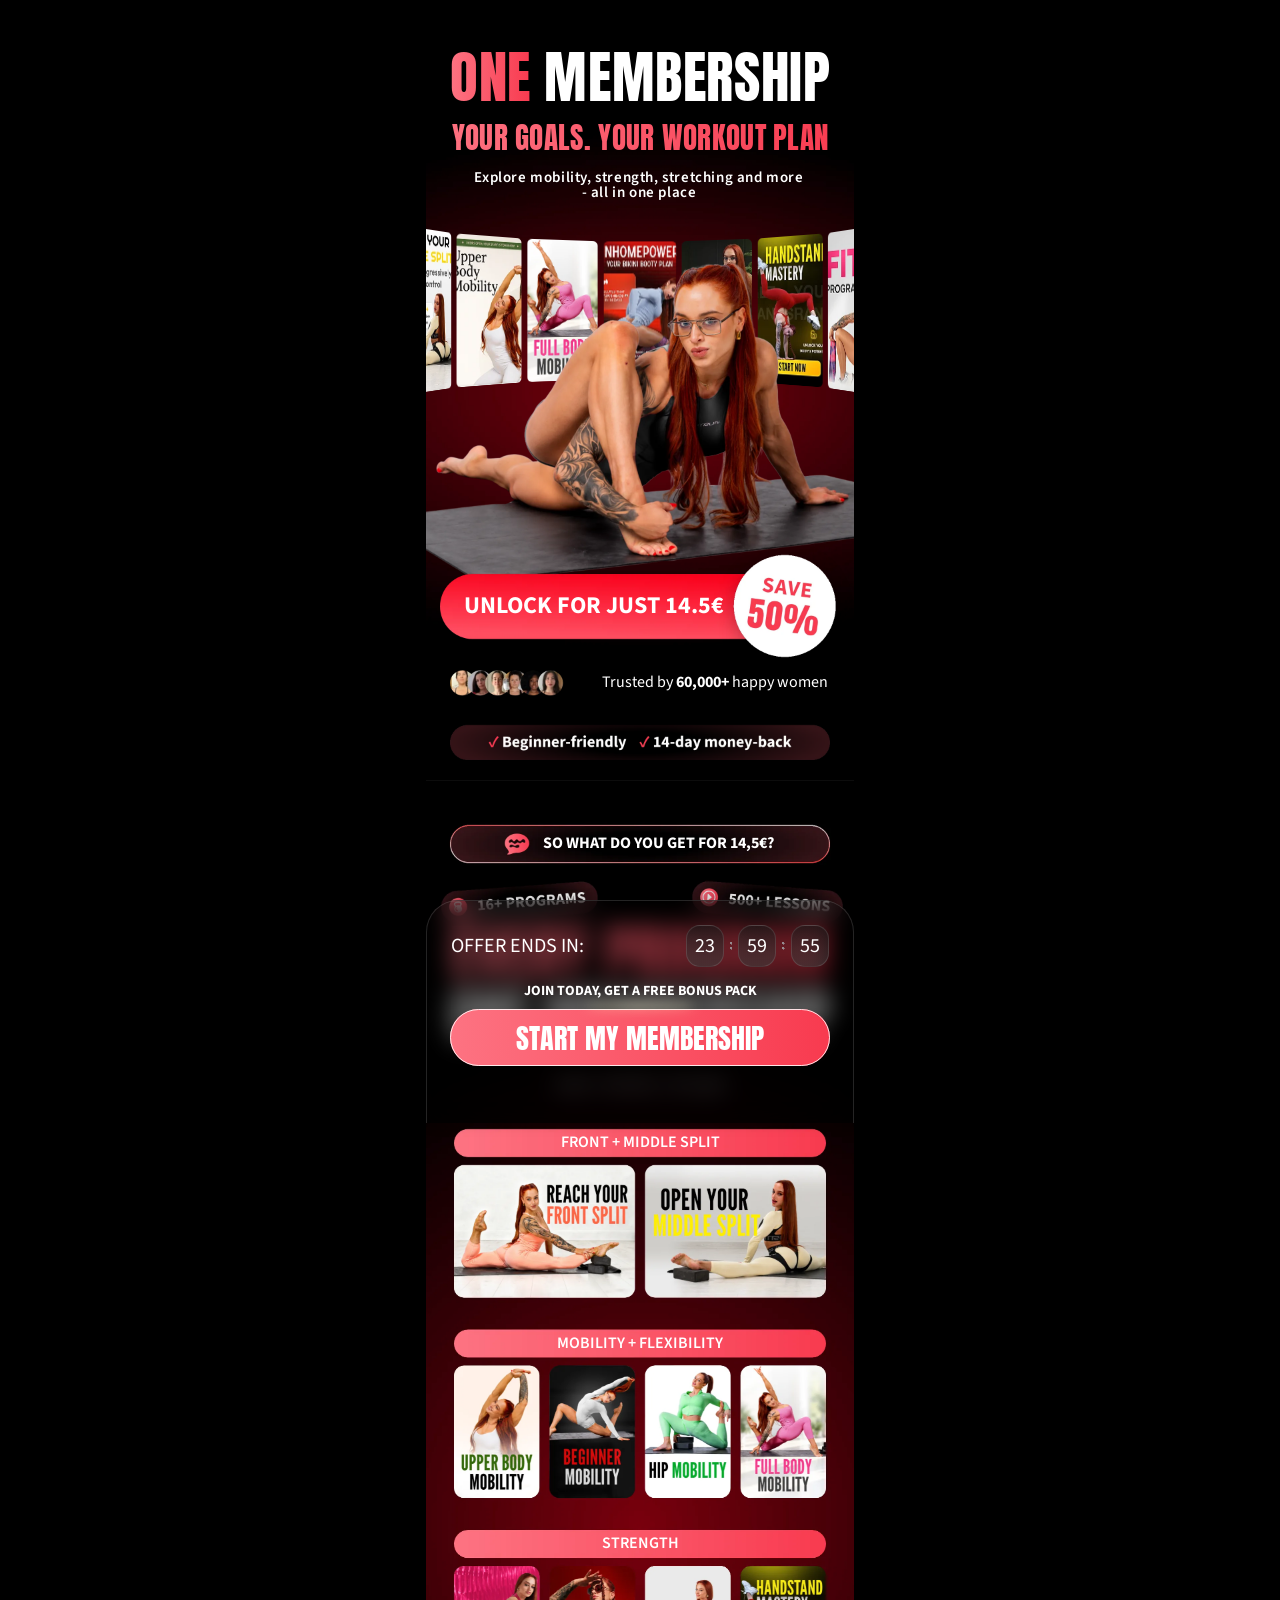
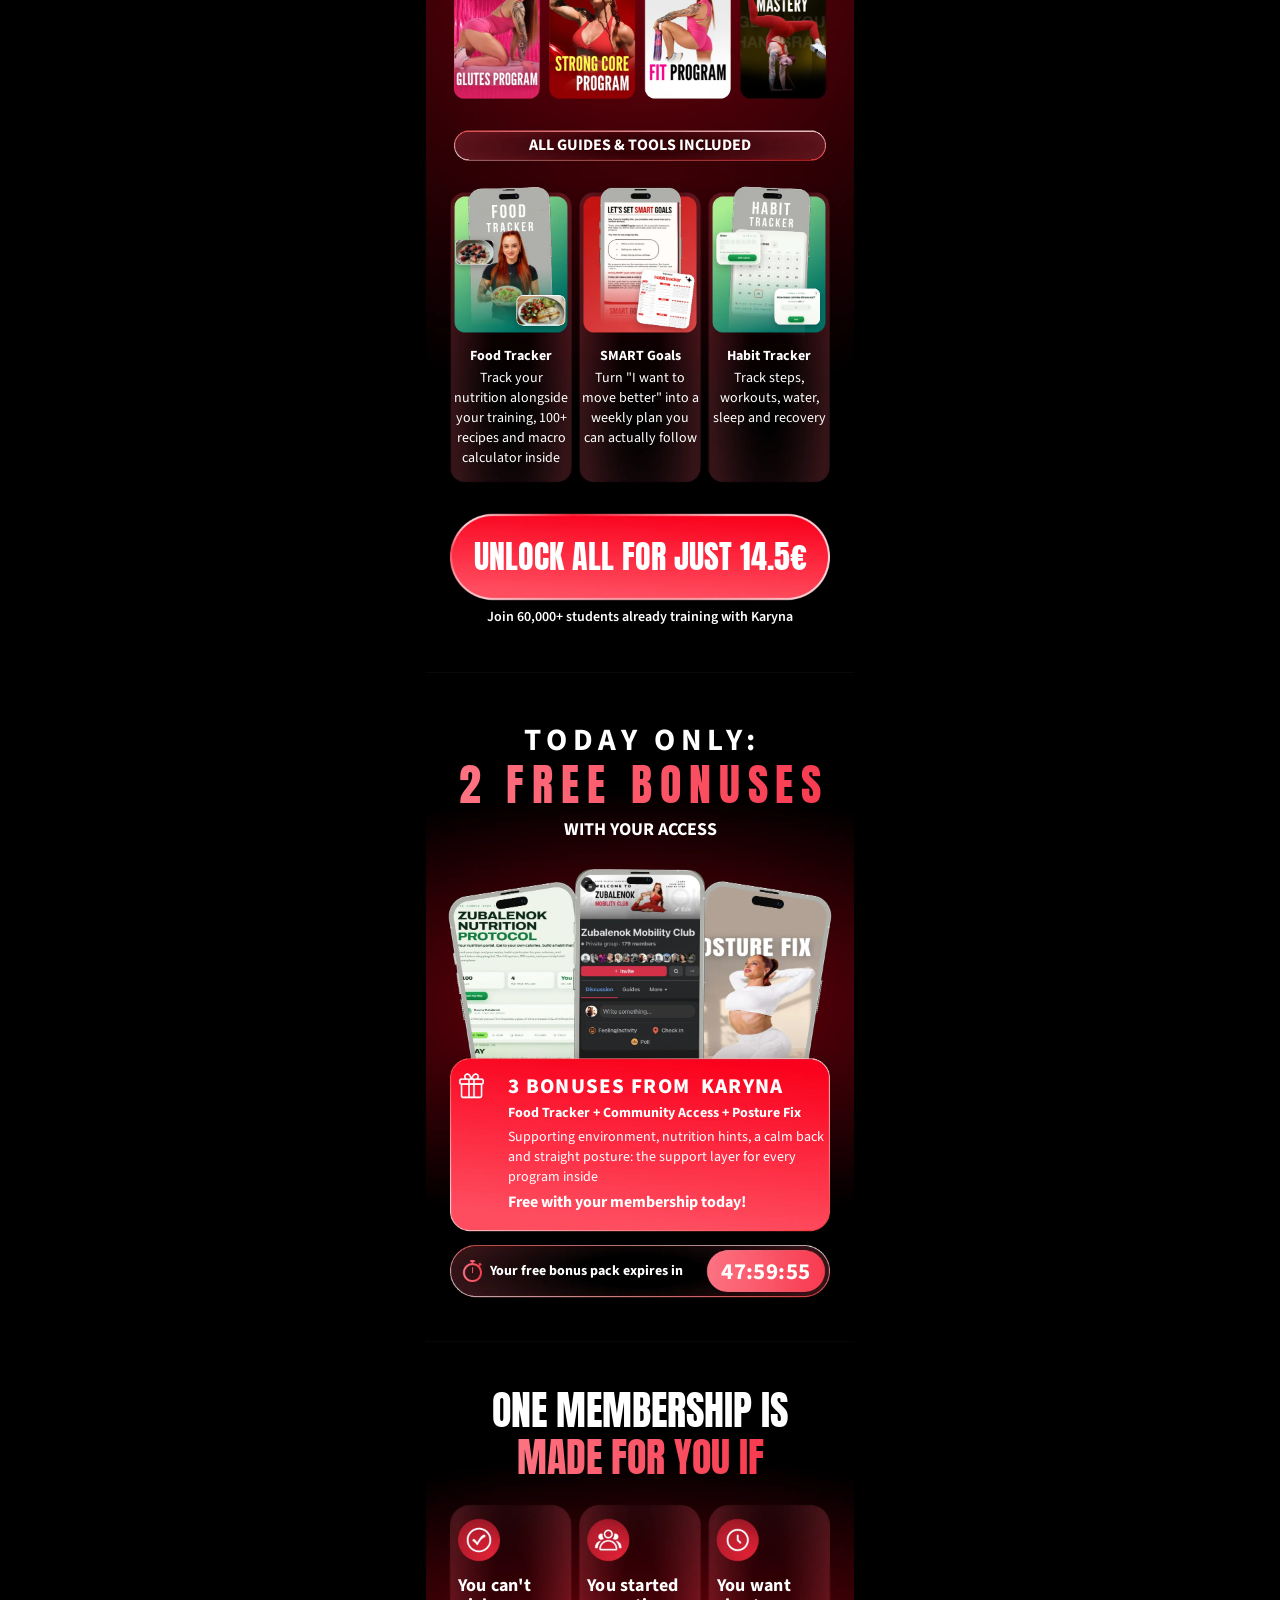
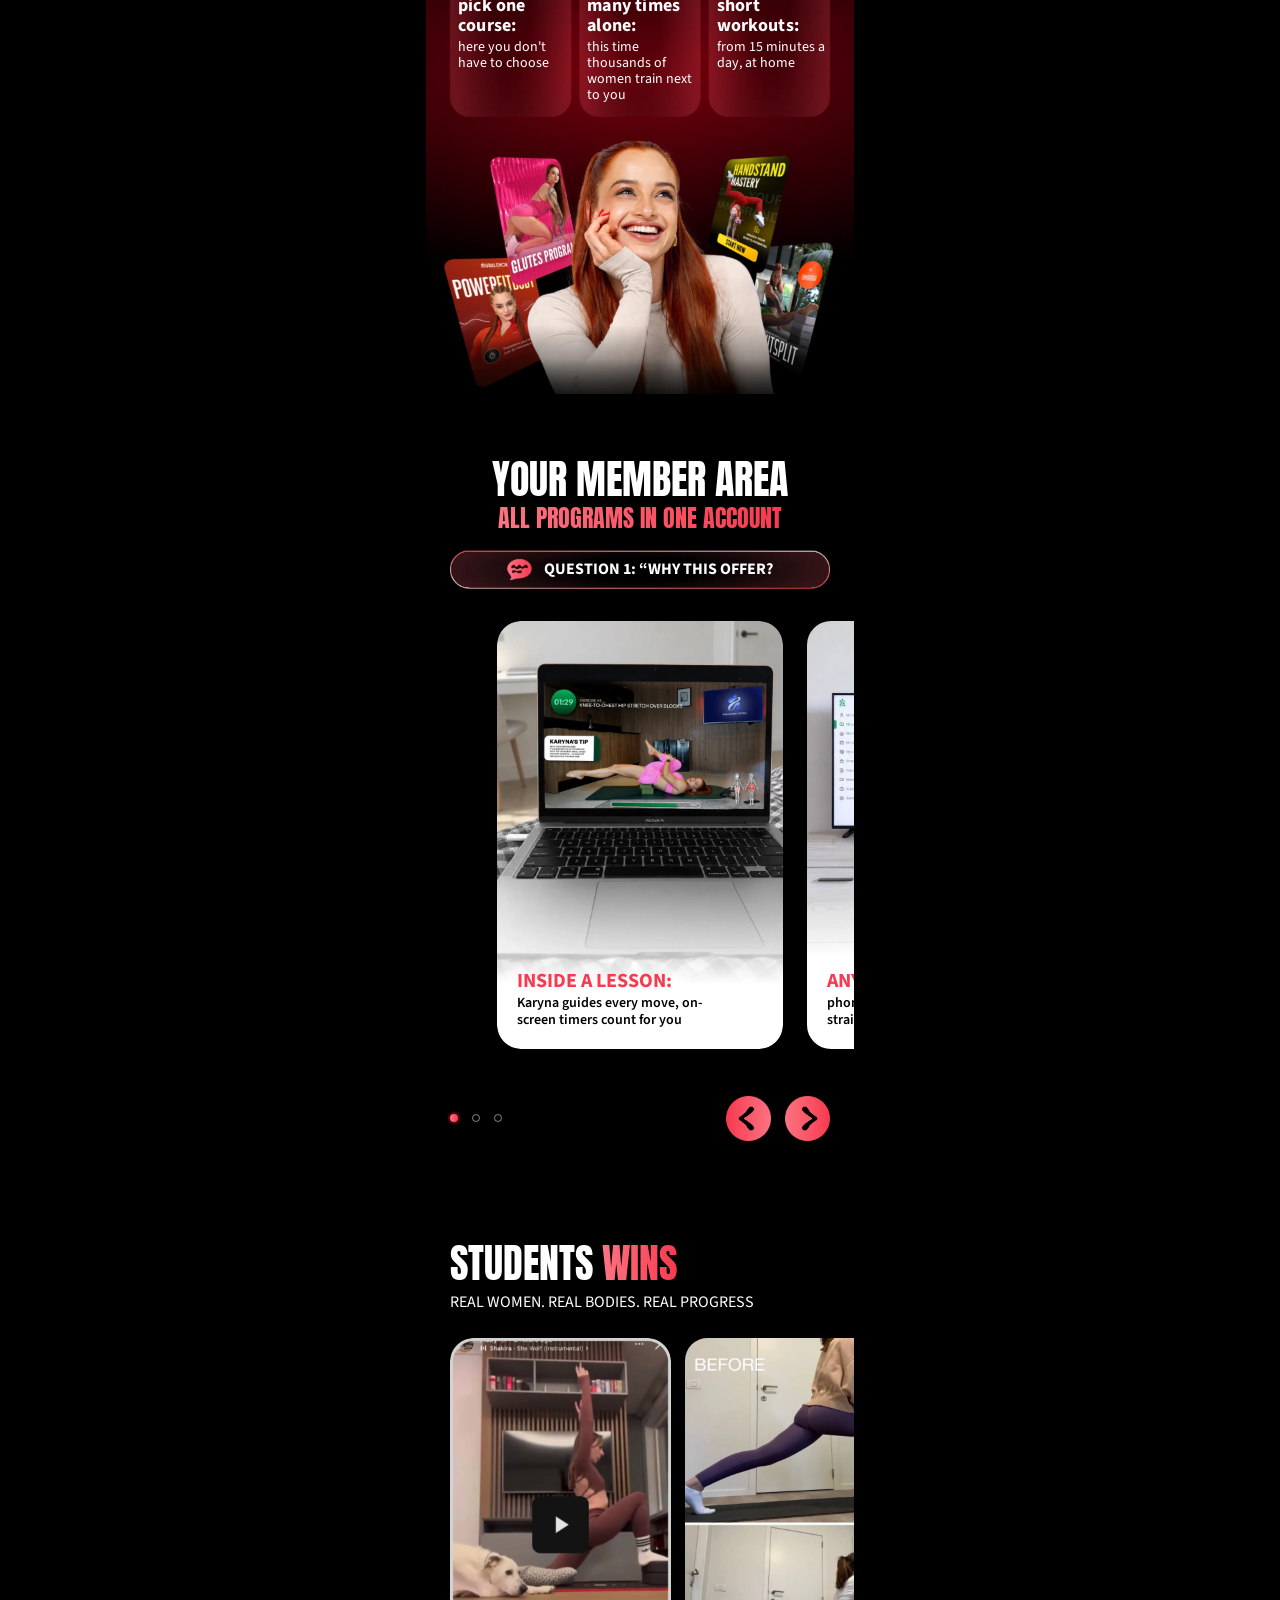
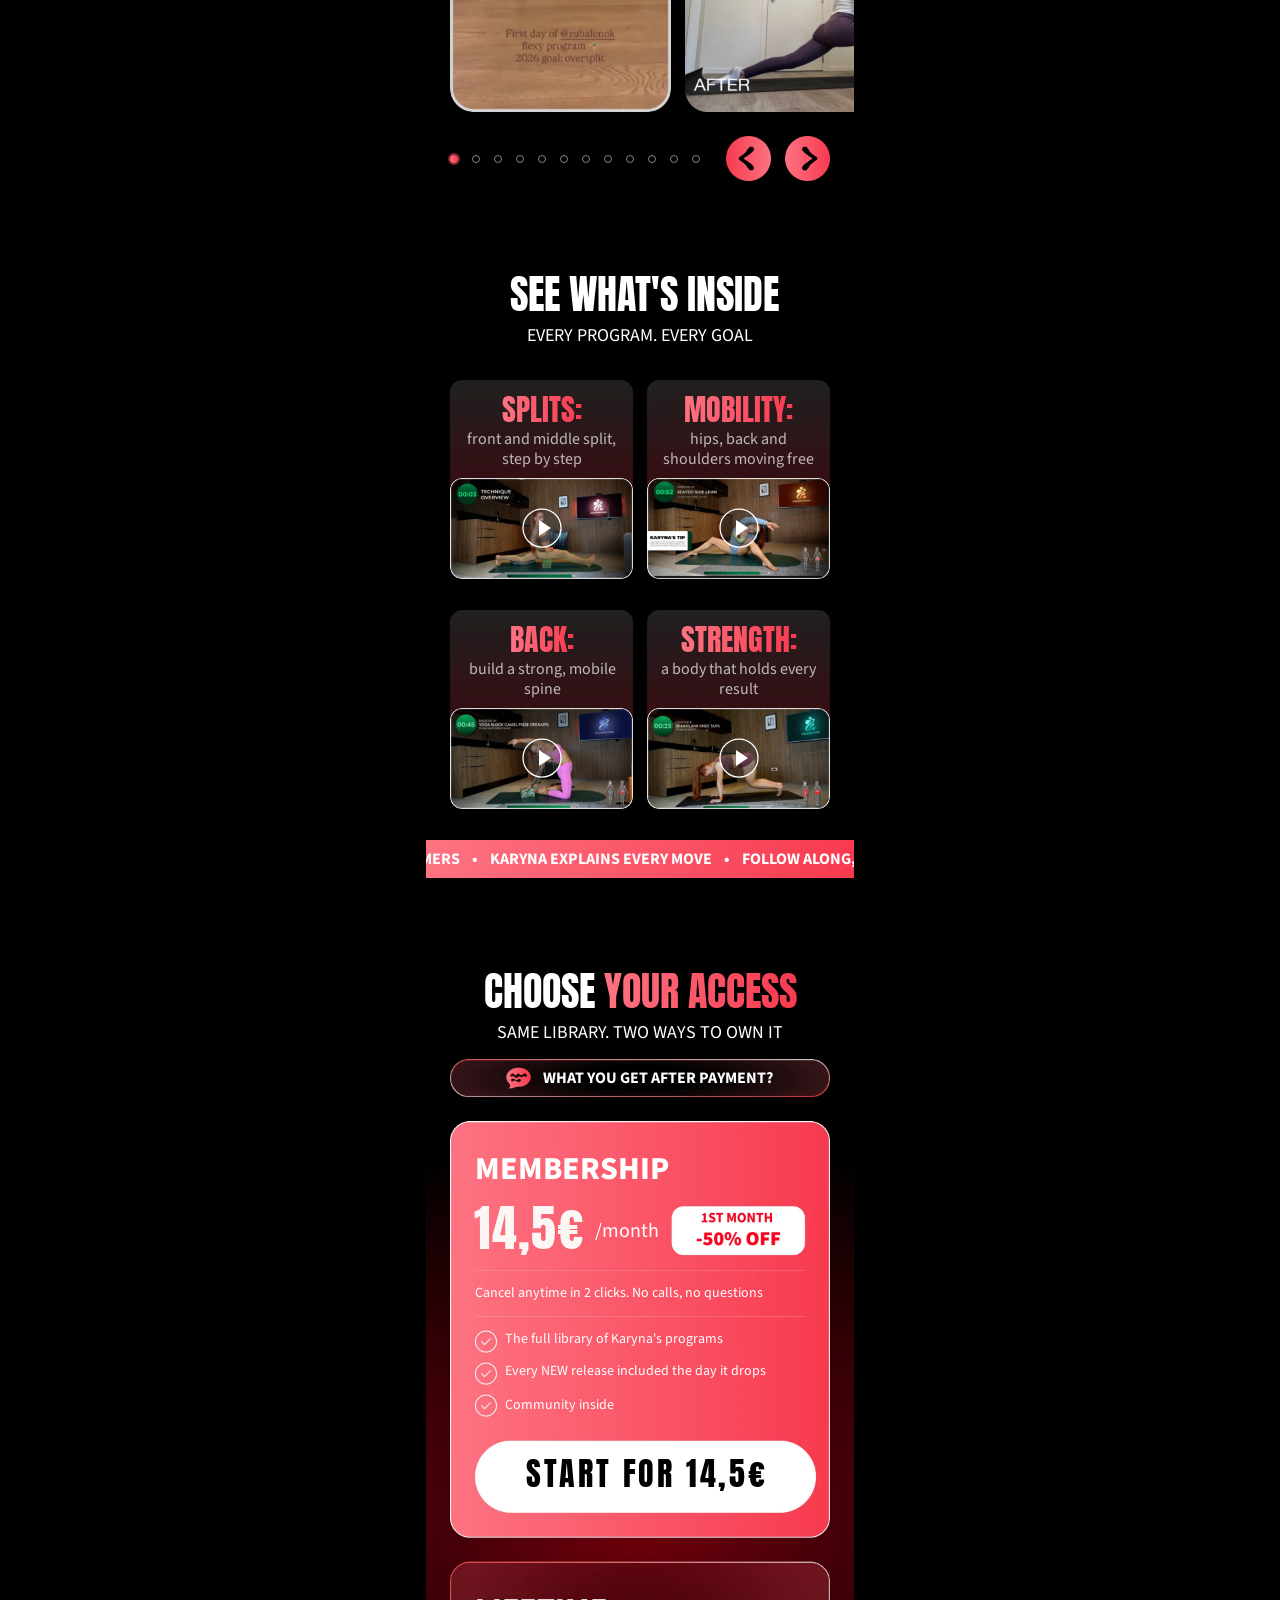
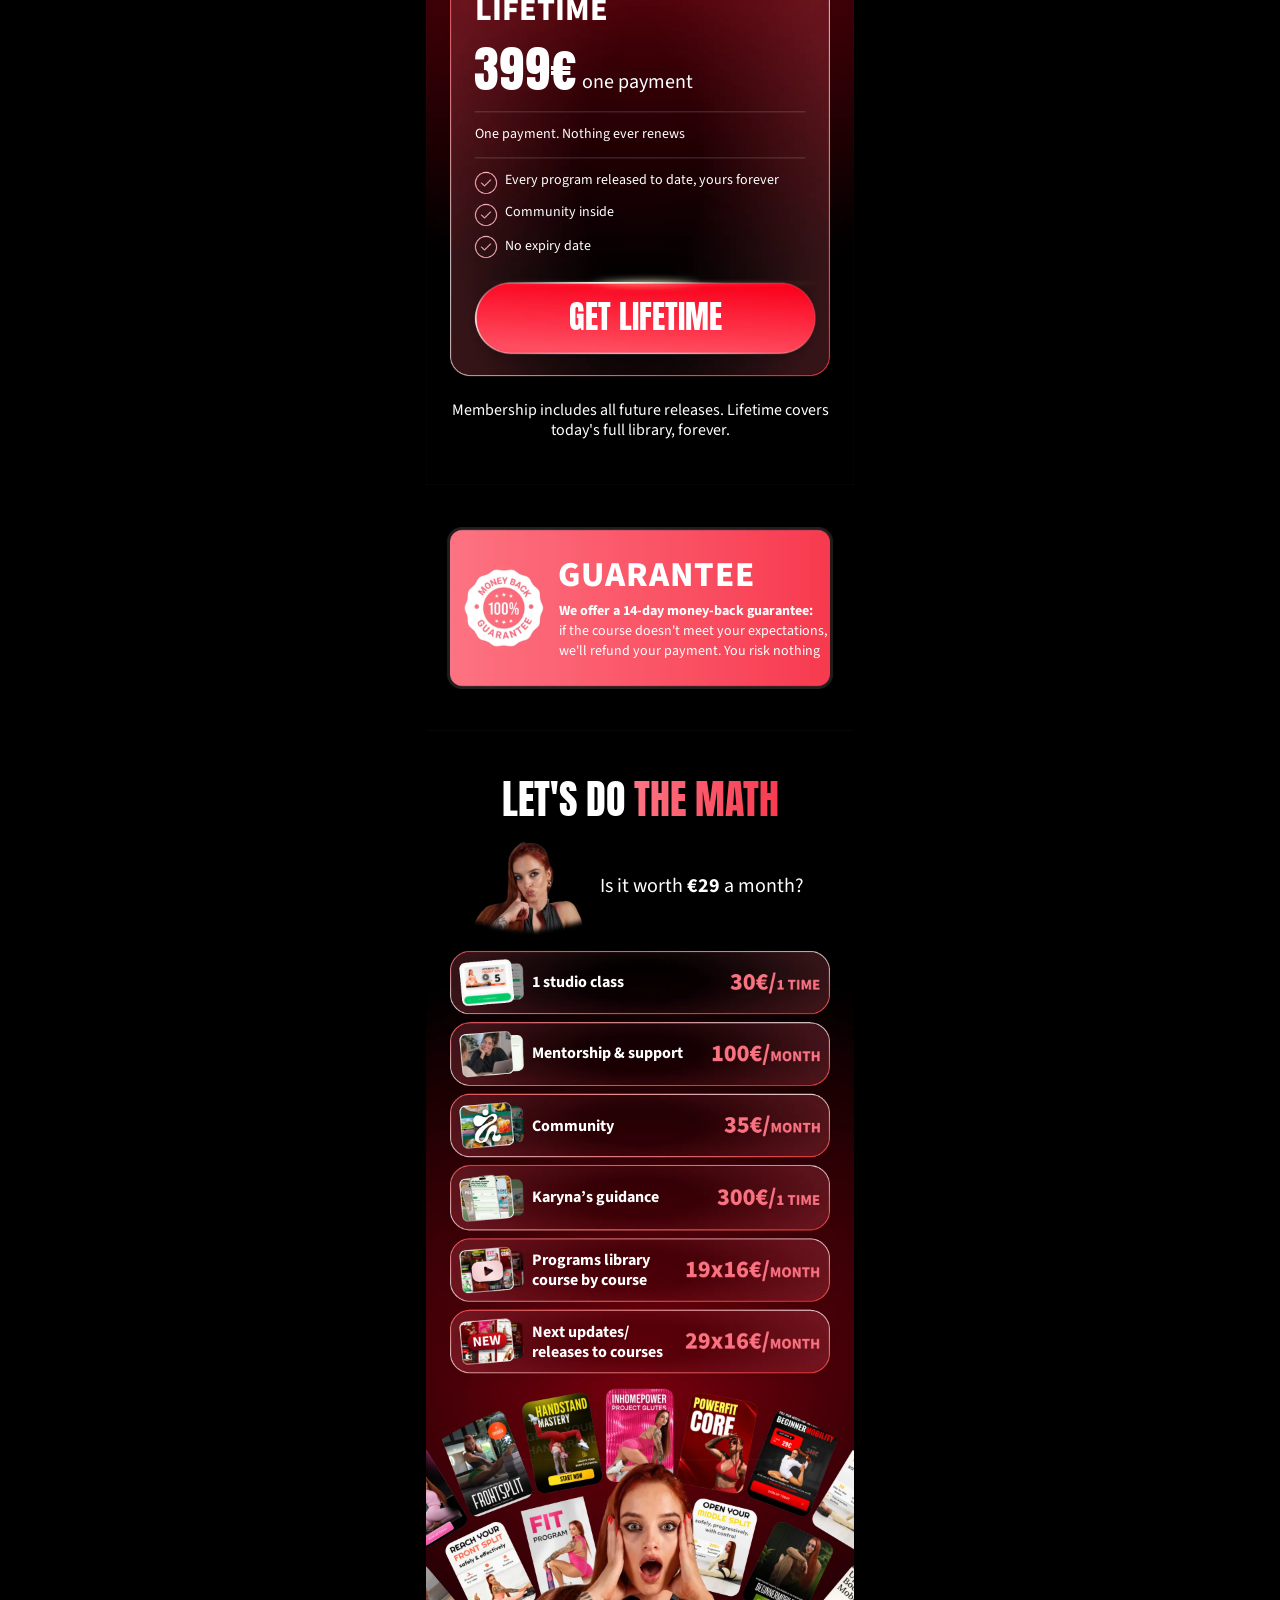
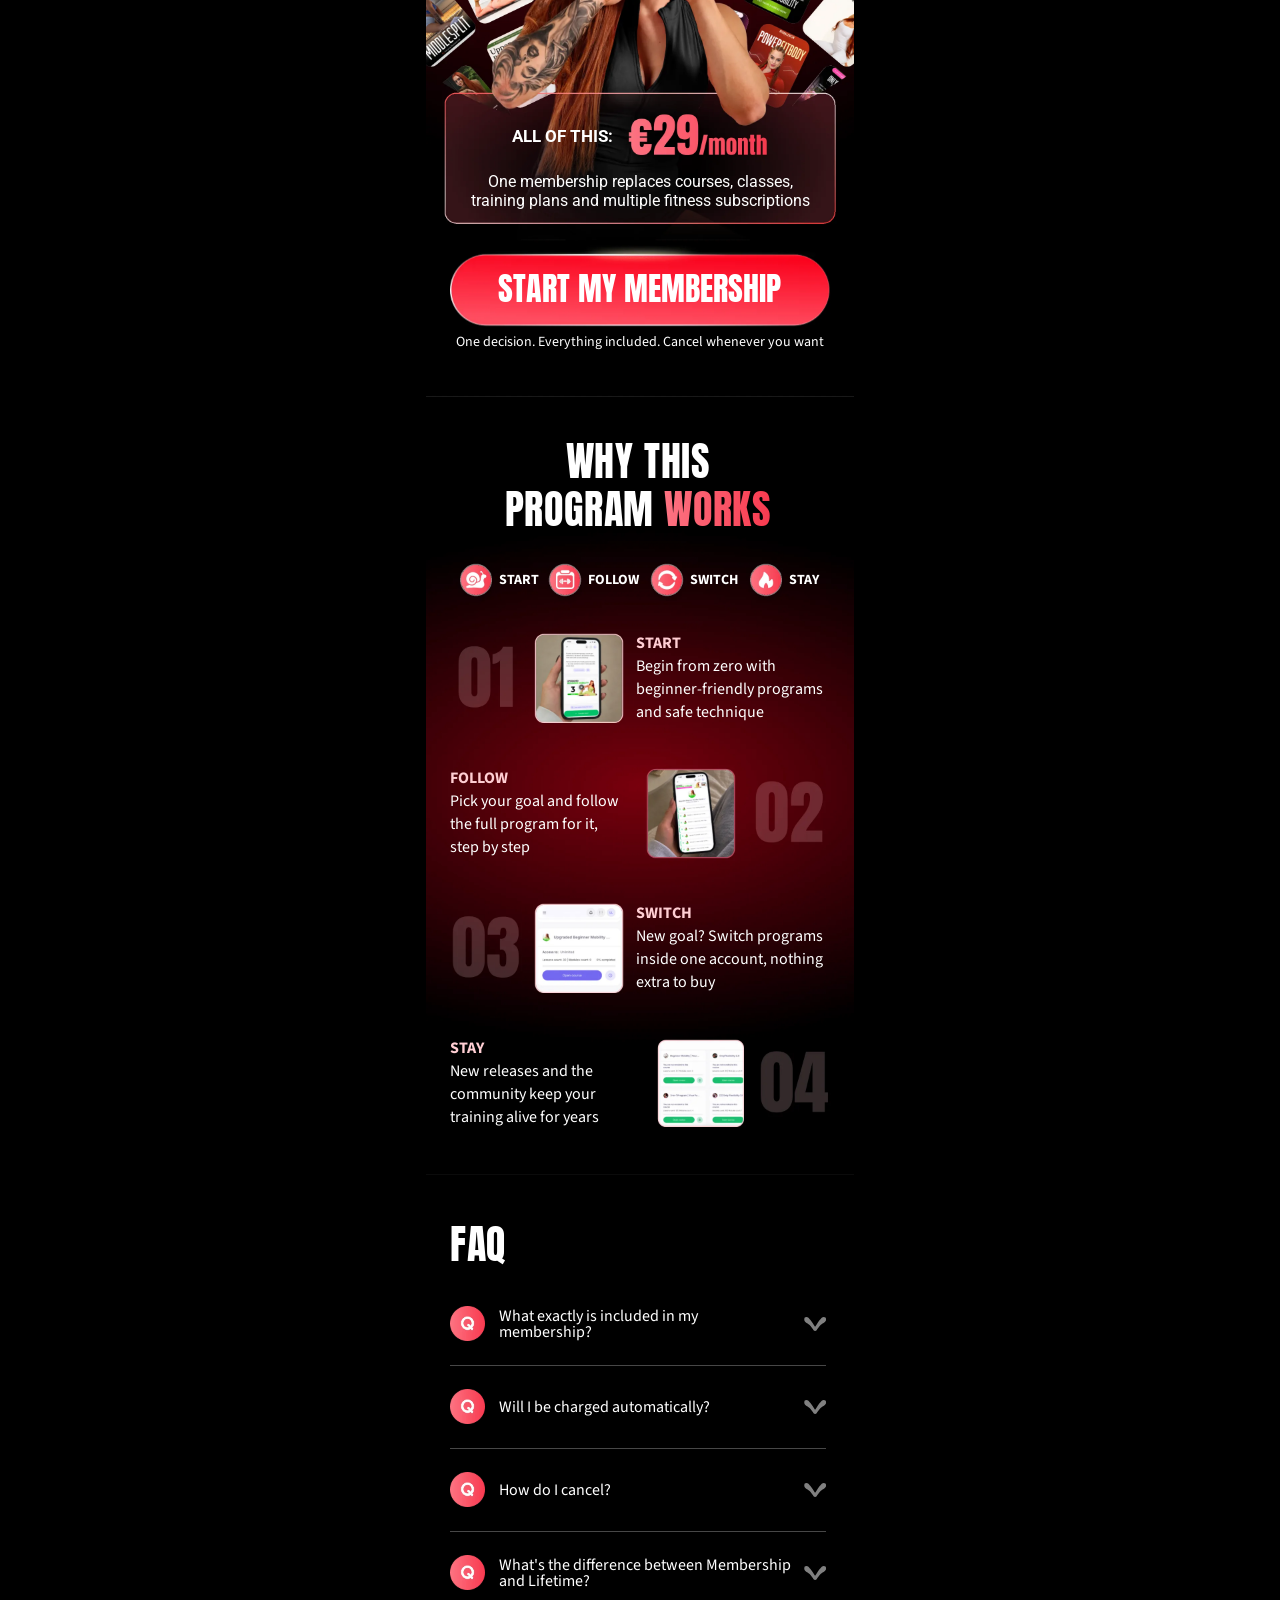
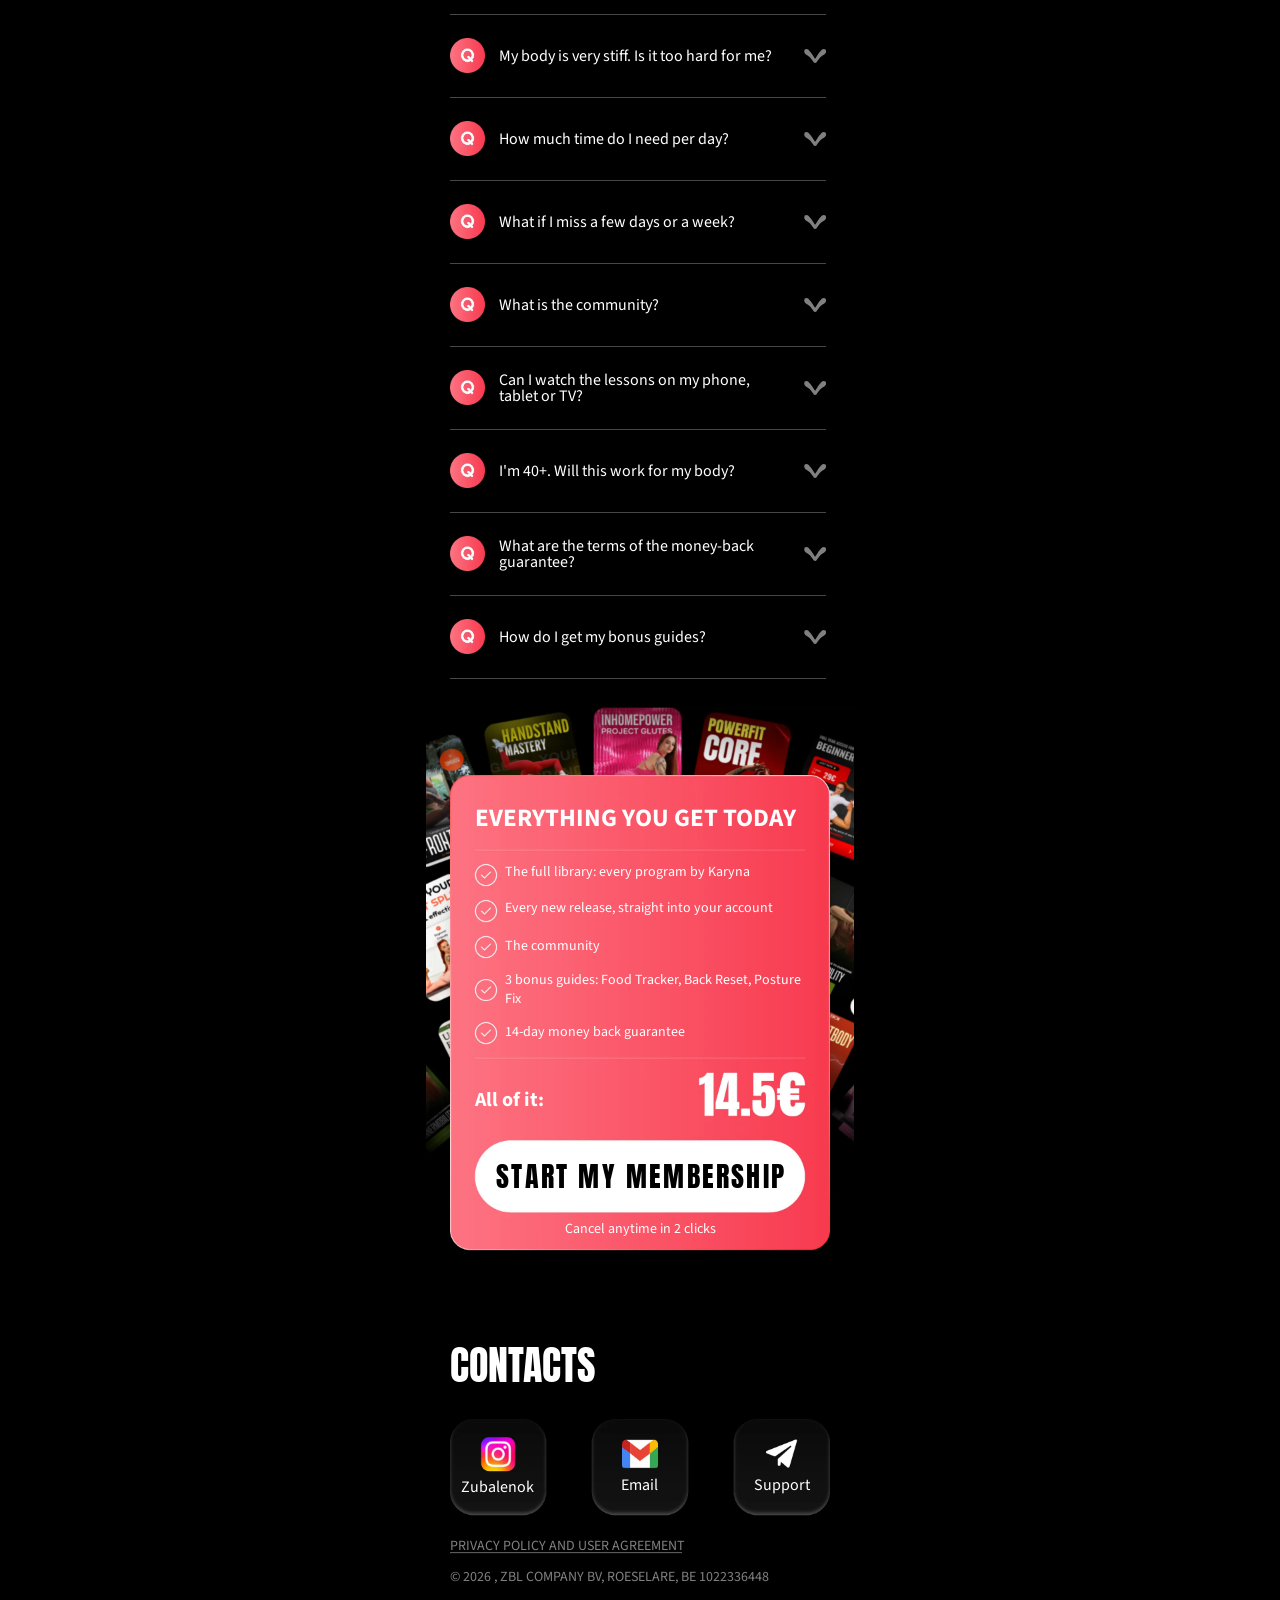
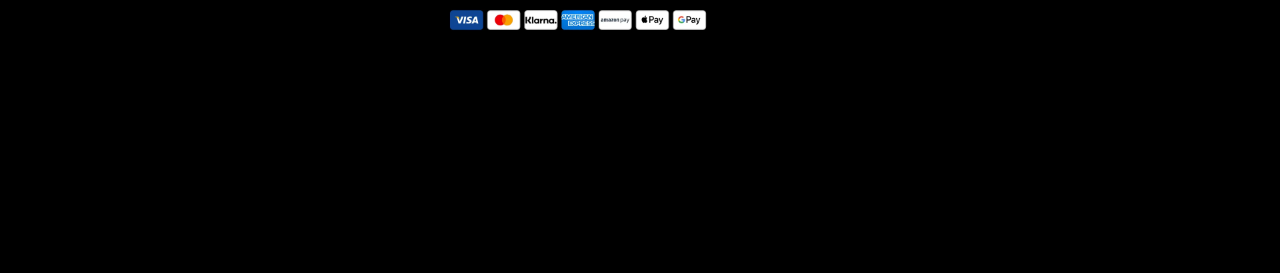
==== commit f4a5c872: "fddf" ====
--- a/index-b.html
+++ b/index-b.html
@@ -117,7 +117,7 @@
 <p class="t p16b tcx" style="left:3.64rem;width:39.16rem;top:5.44rem">SO WHAT DO YOU GET FOR 14,5€?</p>
 <p class="t h62_2 tcx" style="left:0;width:42.7rem;top:13.55rem"><span class="g">EVERY PROGRAM</span></p>
 <p class="t h58_3 tcx" style="left:0;width:42.7rem;top:20.23rem">ONE MEMBERSHIP</p>
-<p class="t p16 tc" style="top:29.55rem">Splits · Mobility · Pilates · Strength</p>
+<p class="t p16 tc" style="top:29.55rem">Splits · Mobility · Strength</p>
 <p class="t p16m tc" style="top:35.34rem">FRONT + MIDDLE SPLIT</p>
 <p class="t p16m tc" style="top:55.39rem">MOBILITY + FLEXIBILITY</p>
 <p class="t p16m tc" style="top:75.44rem">STRENGTH</p>
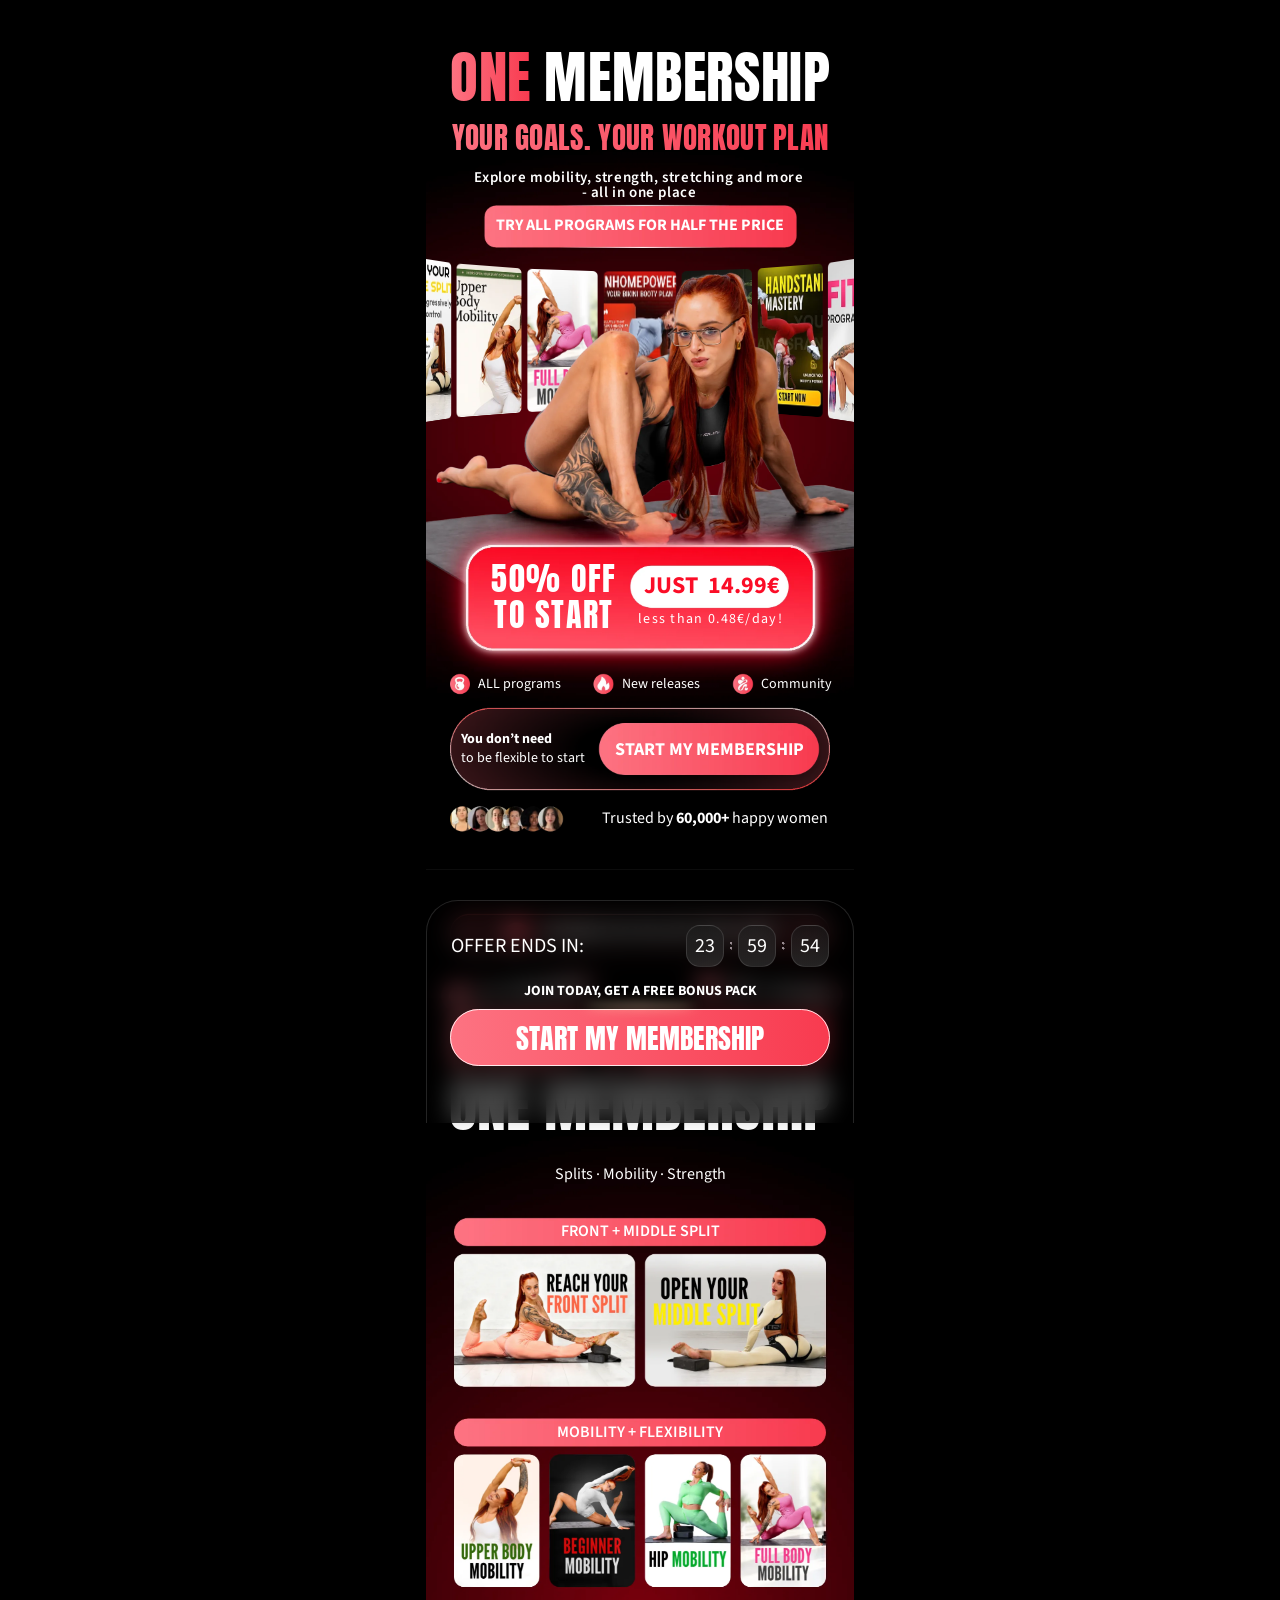
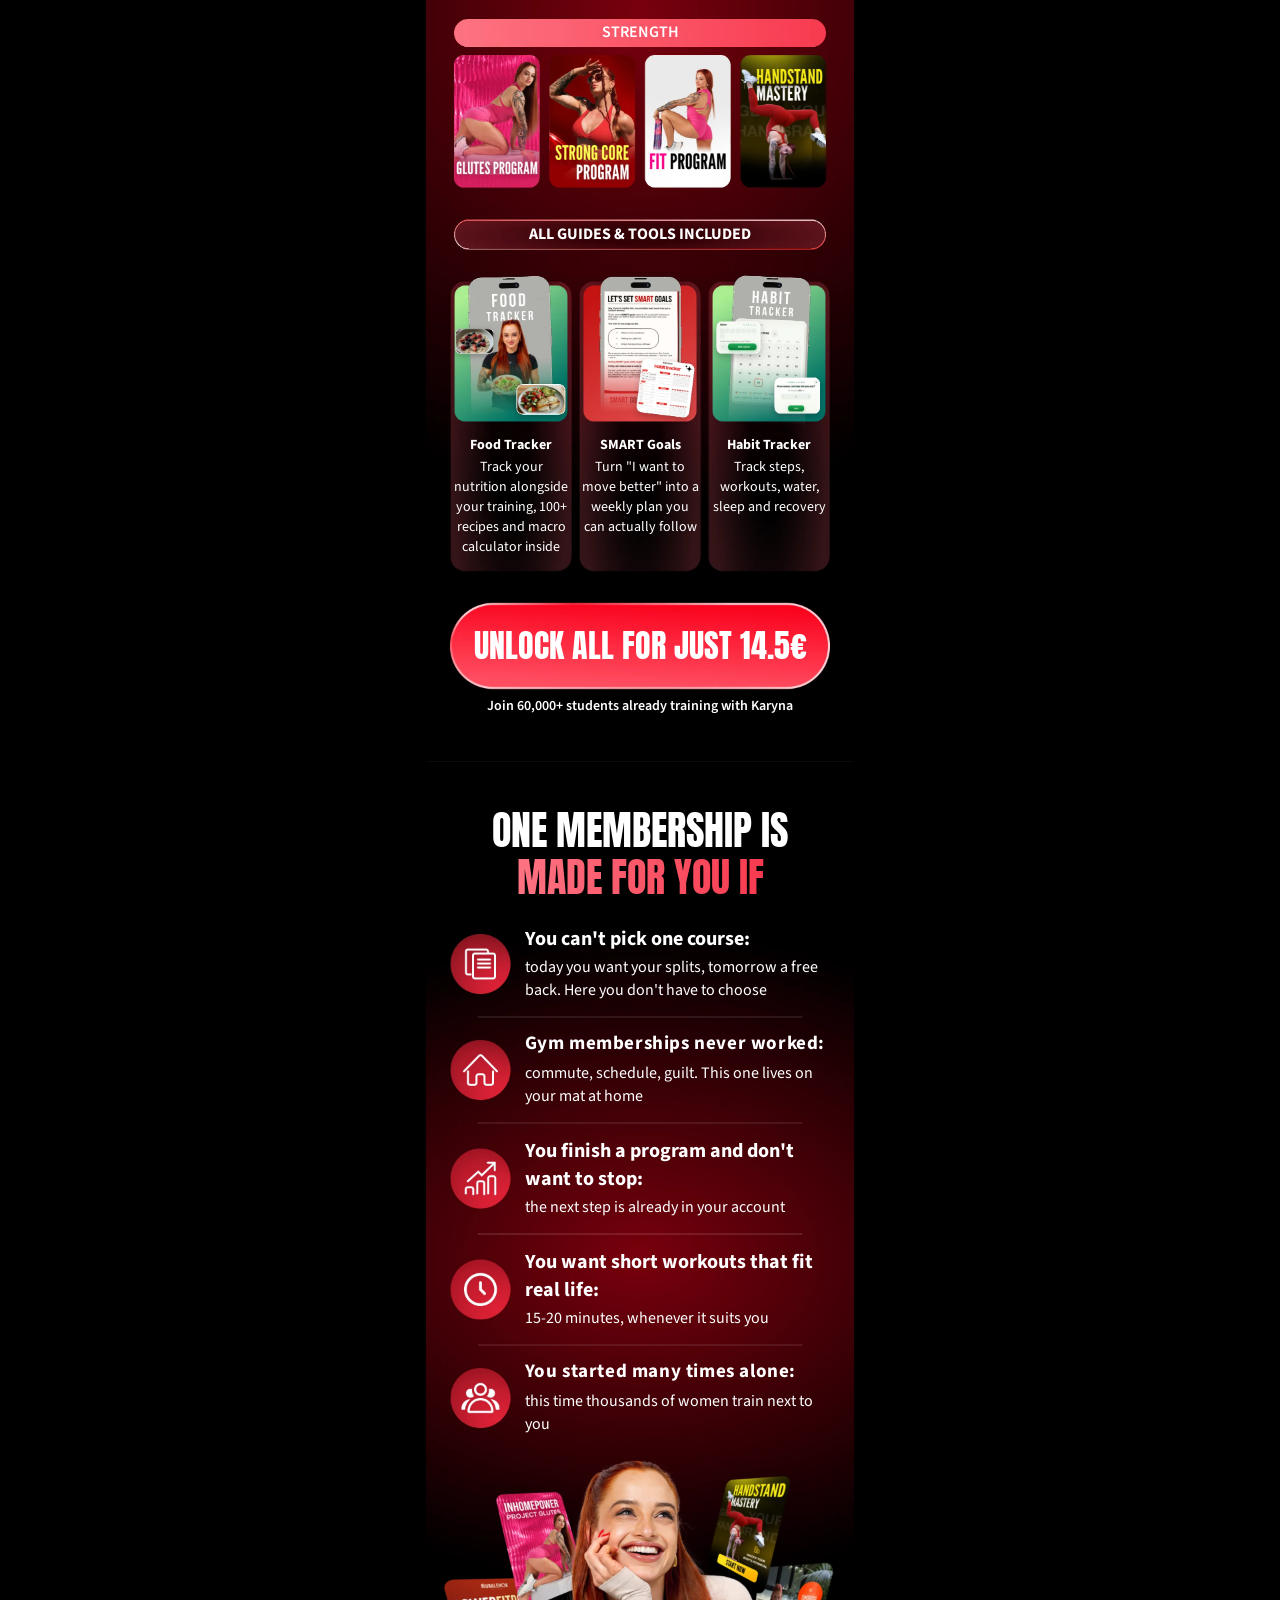
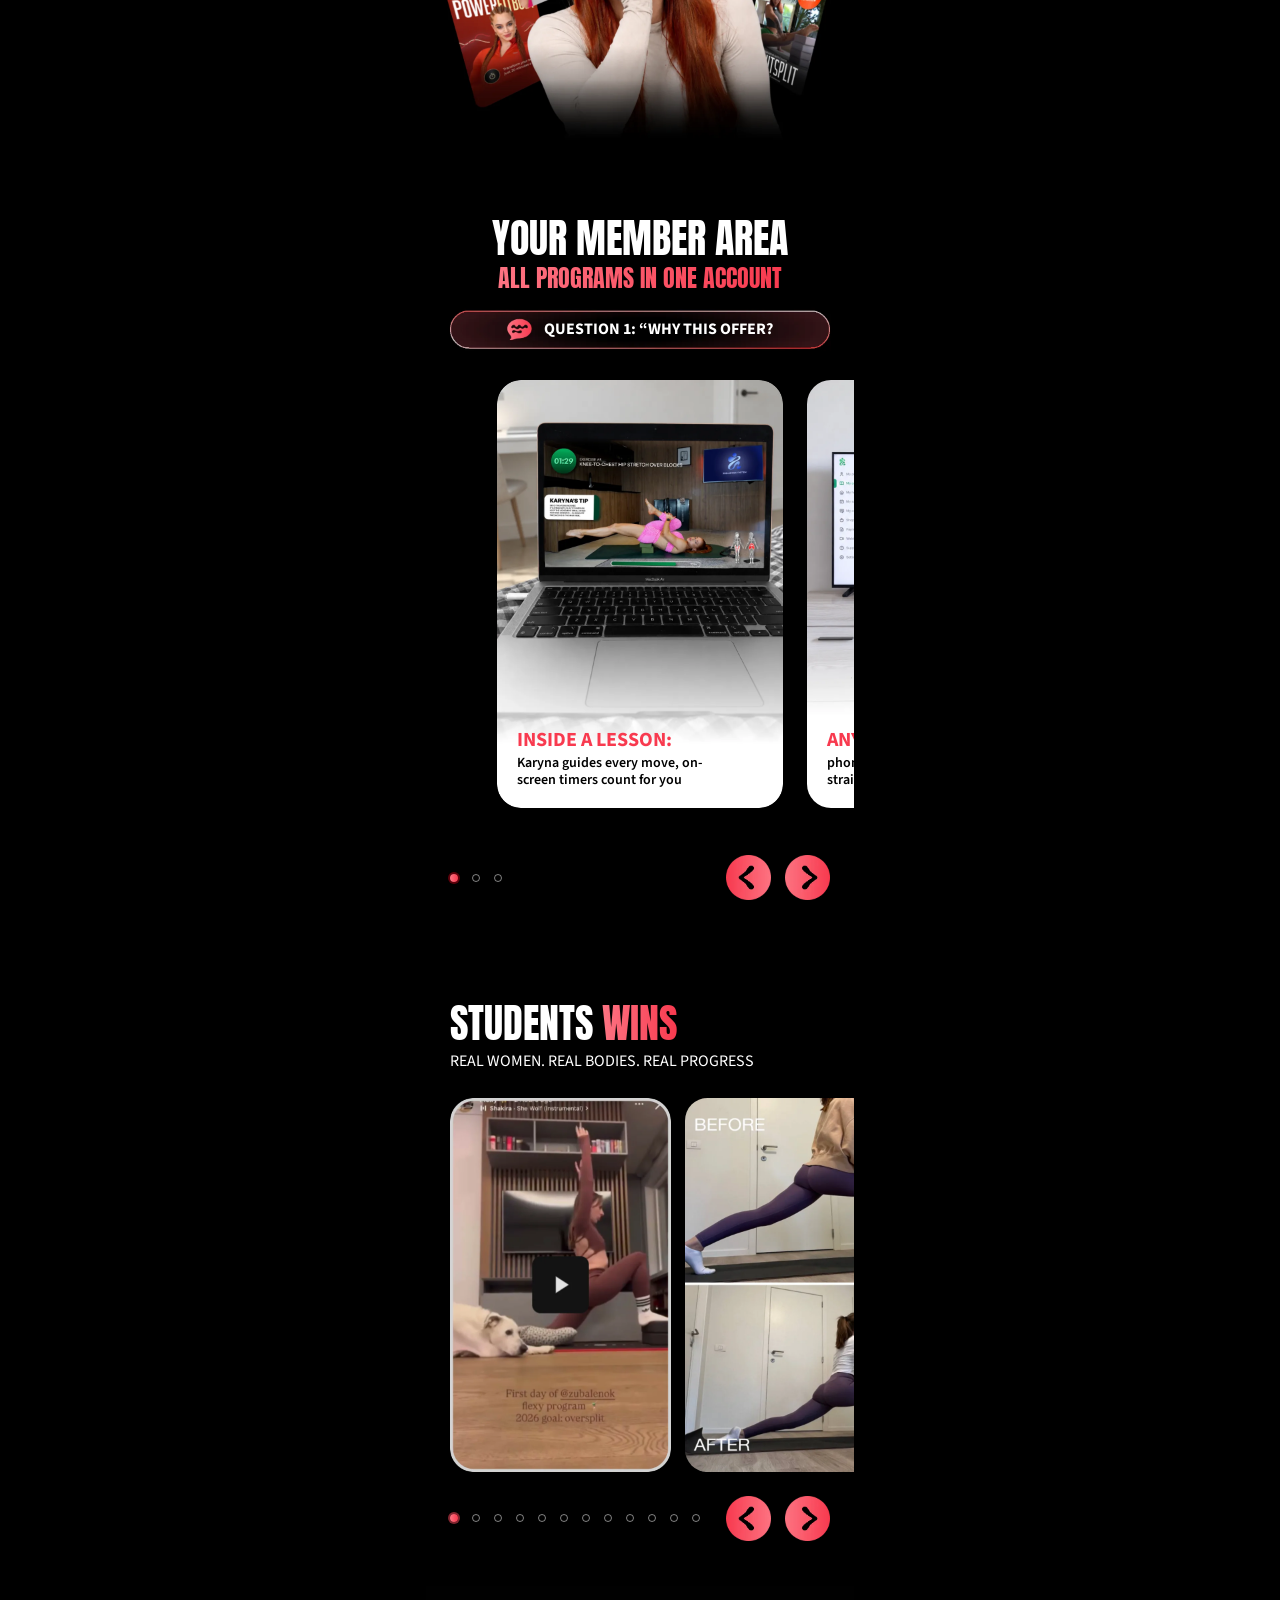
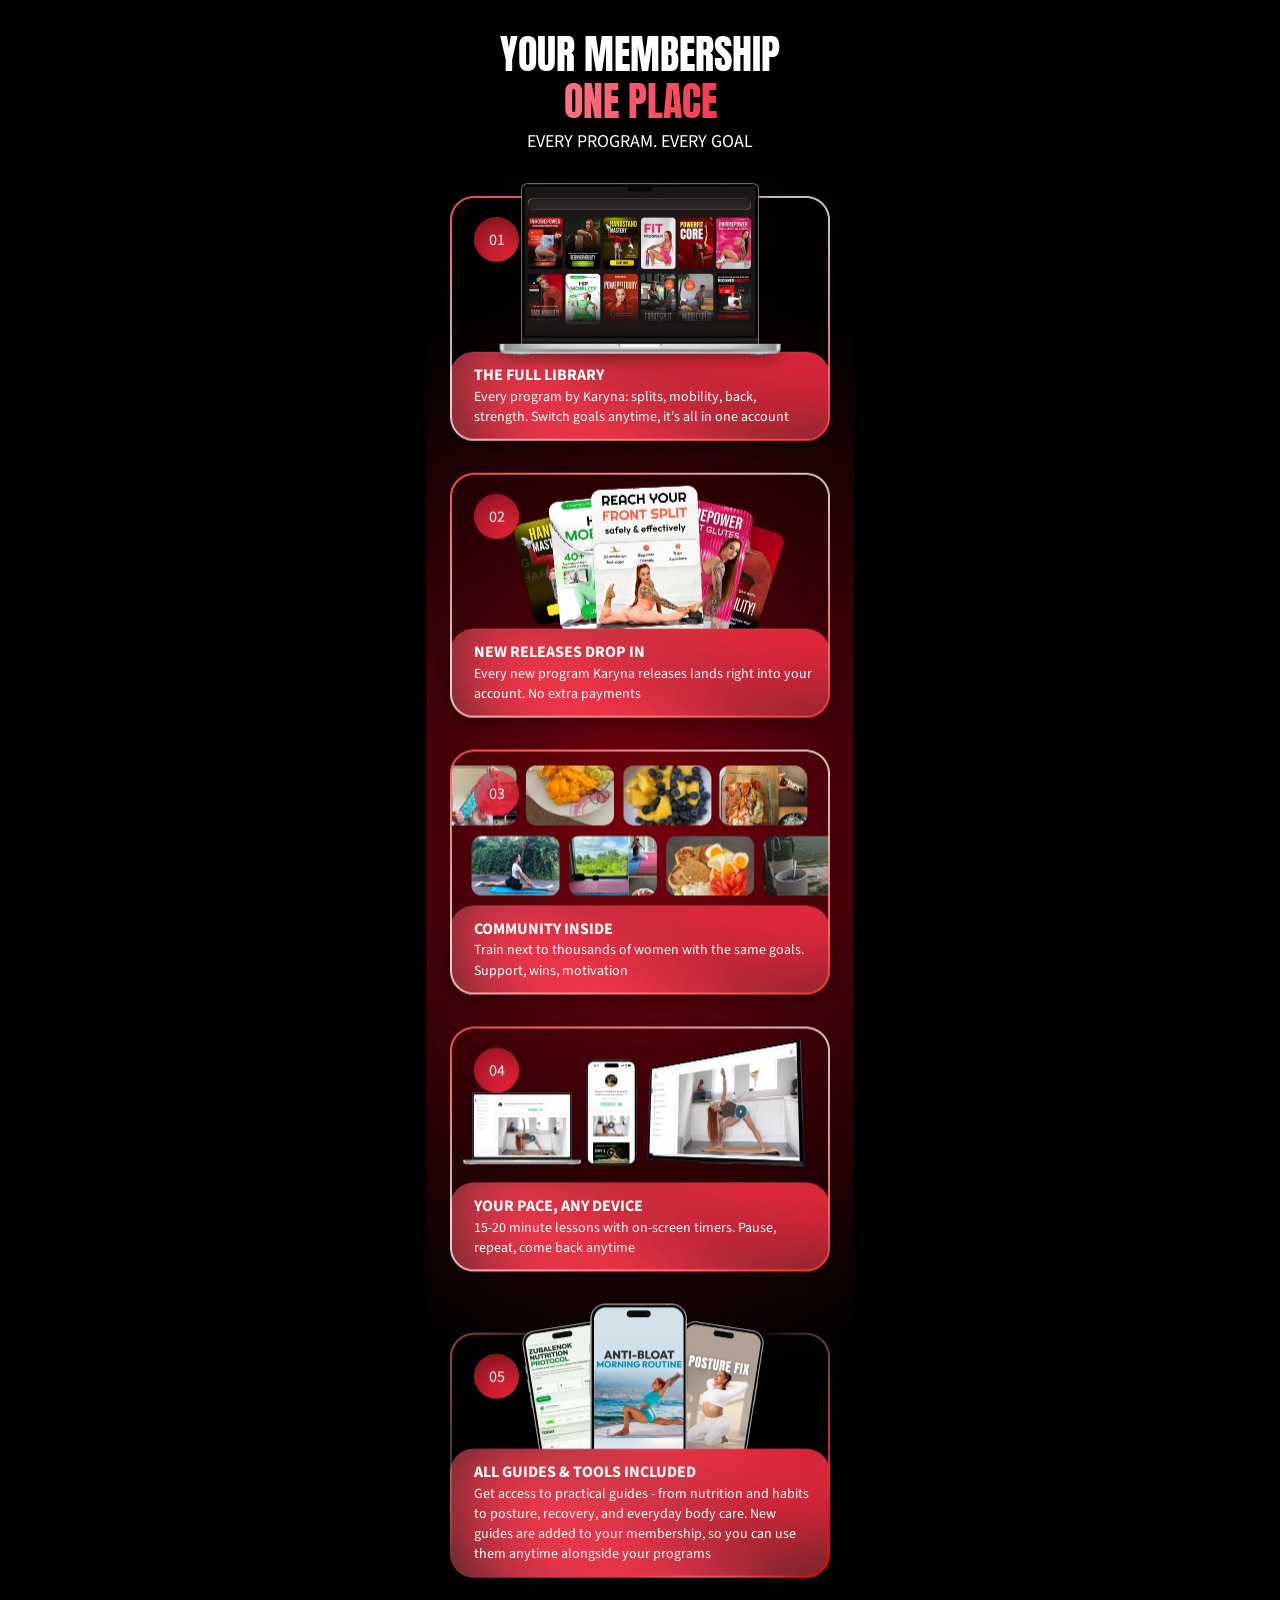
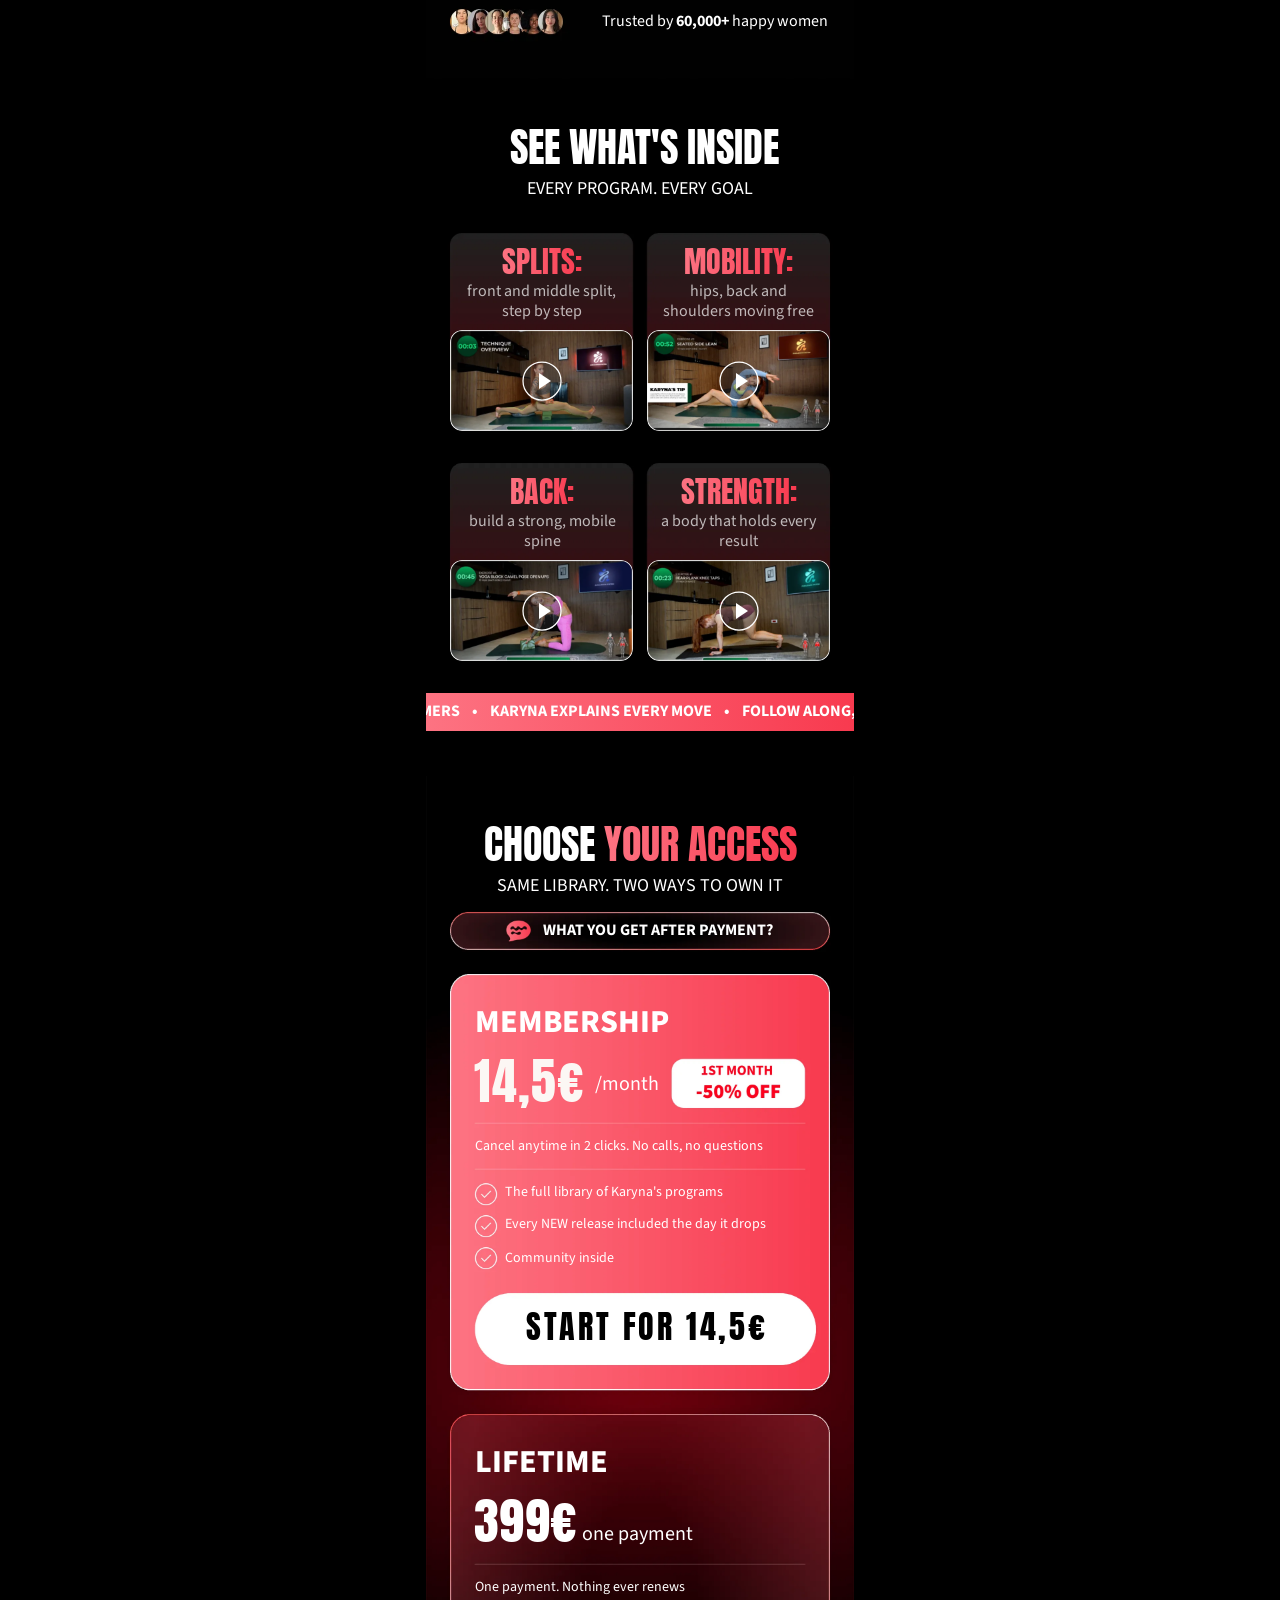
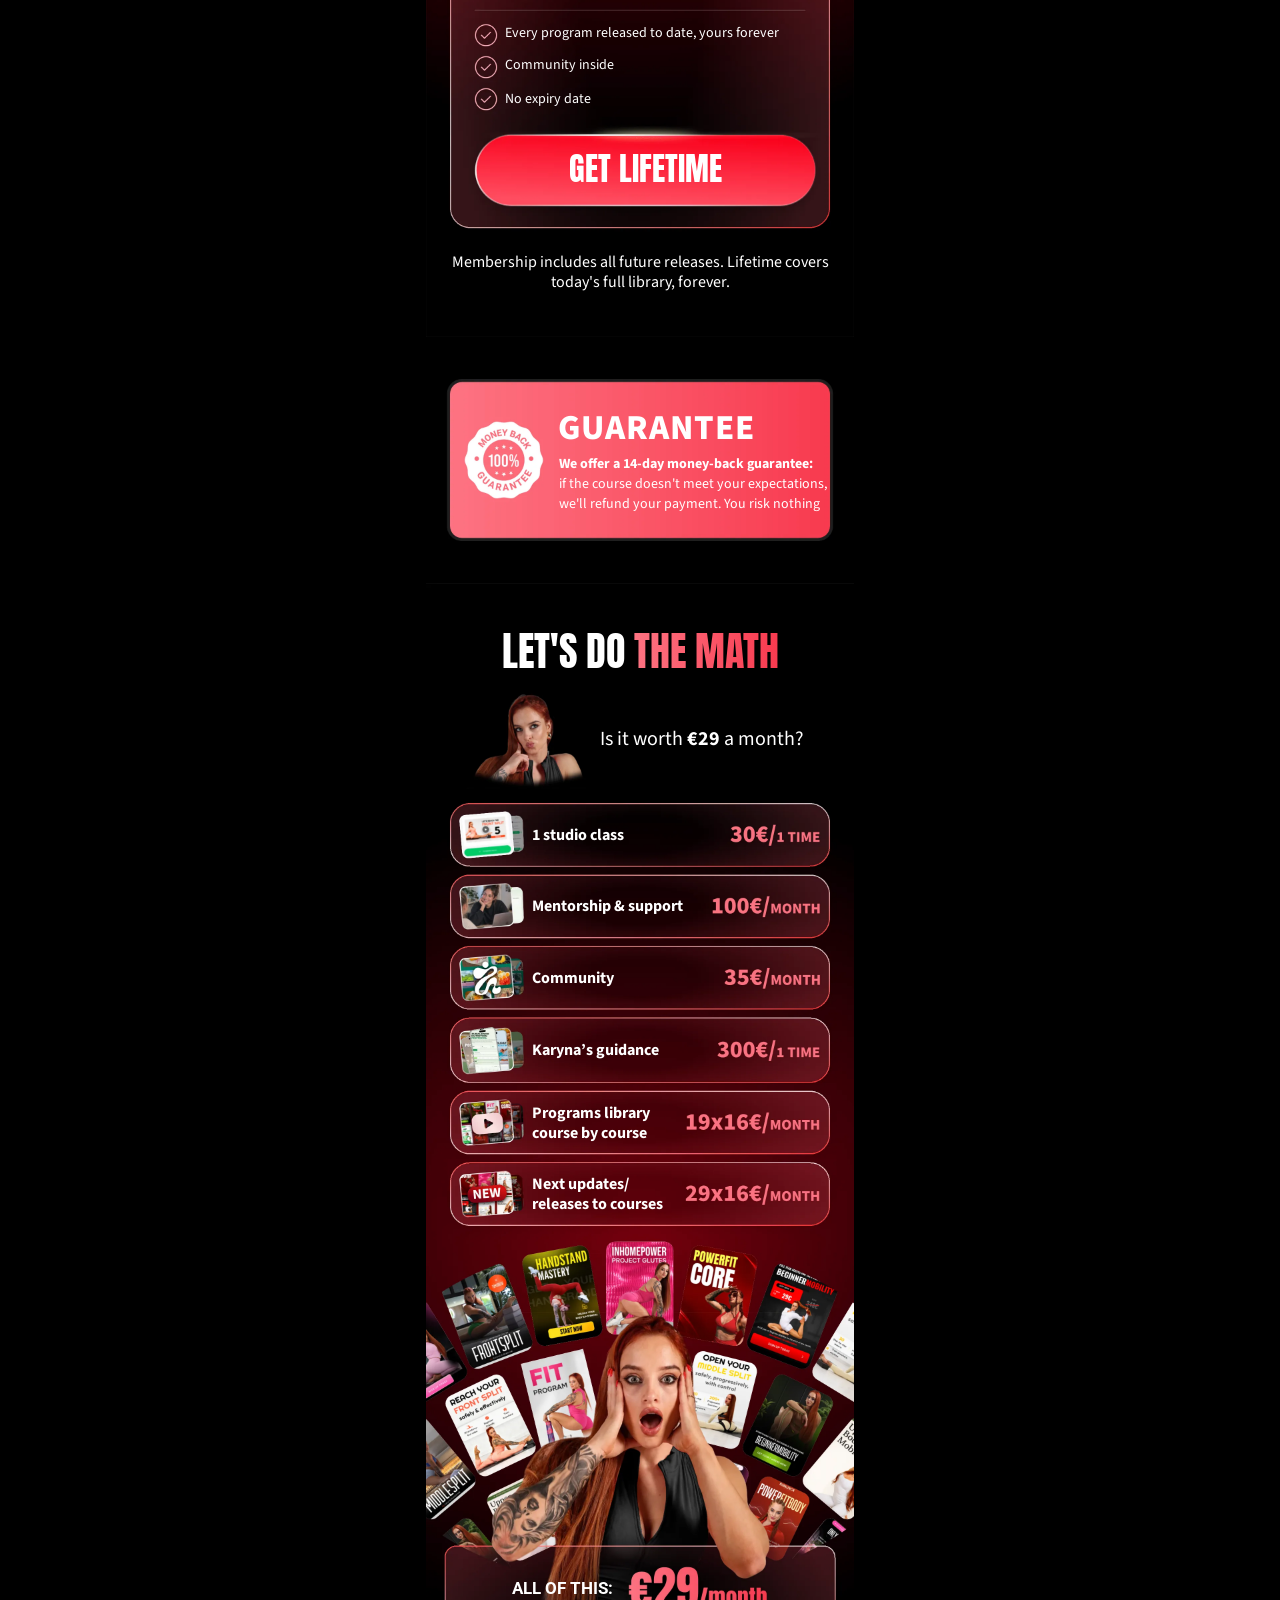
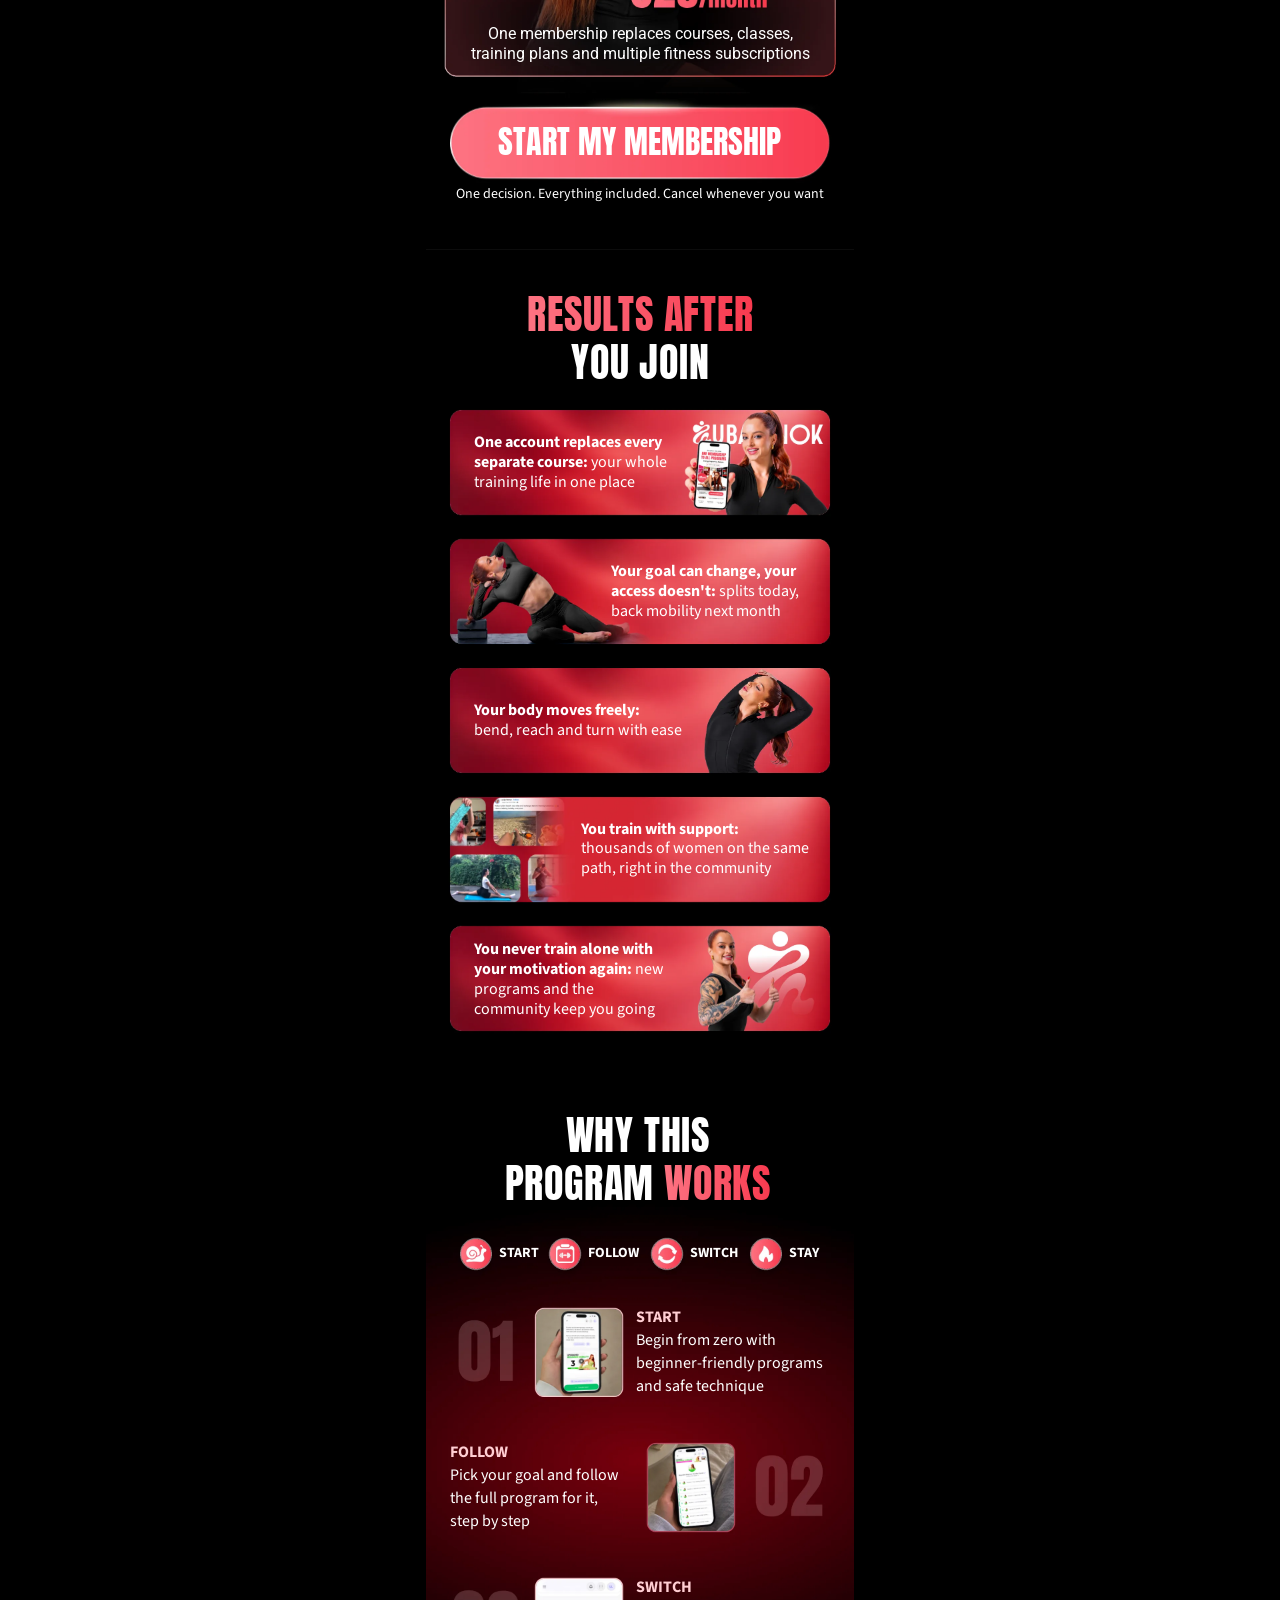
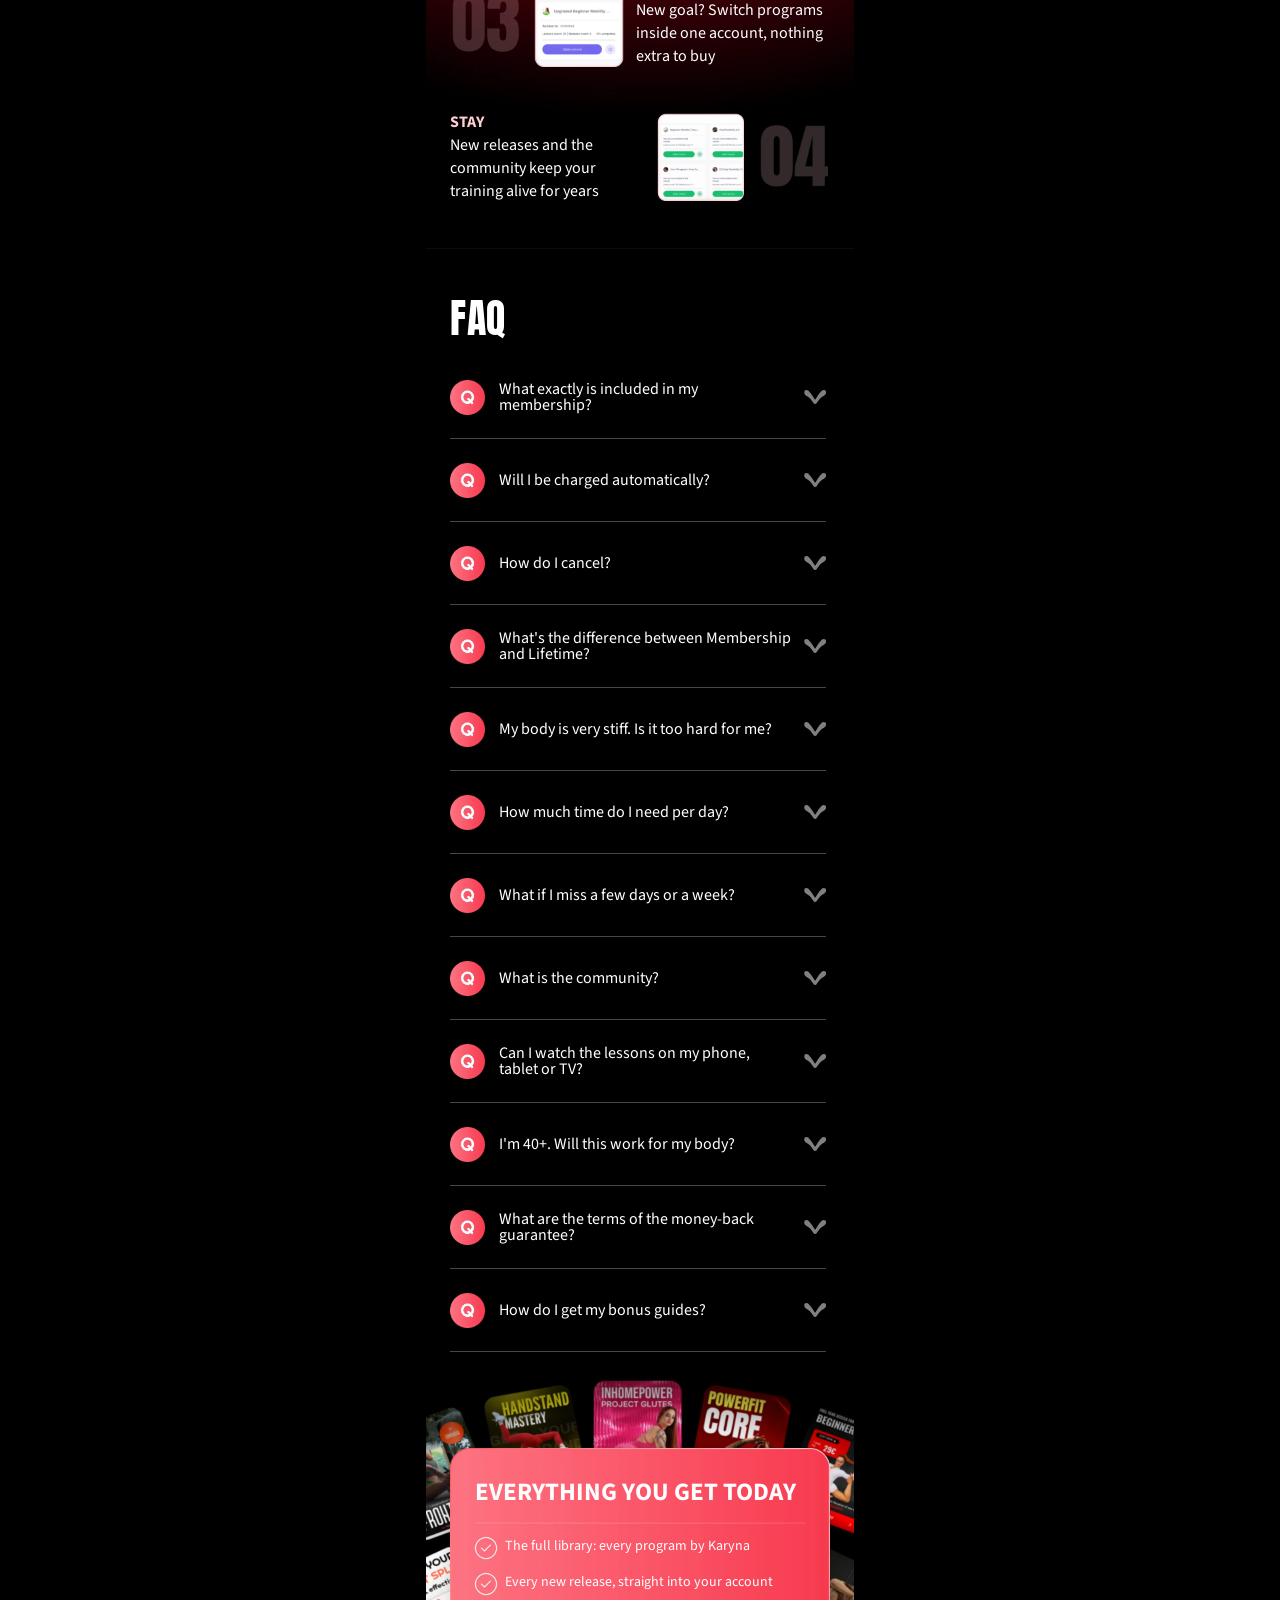
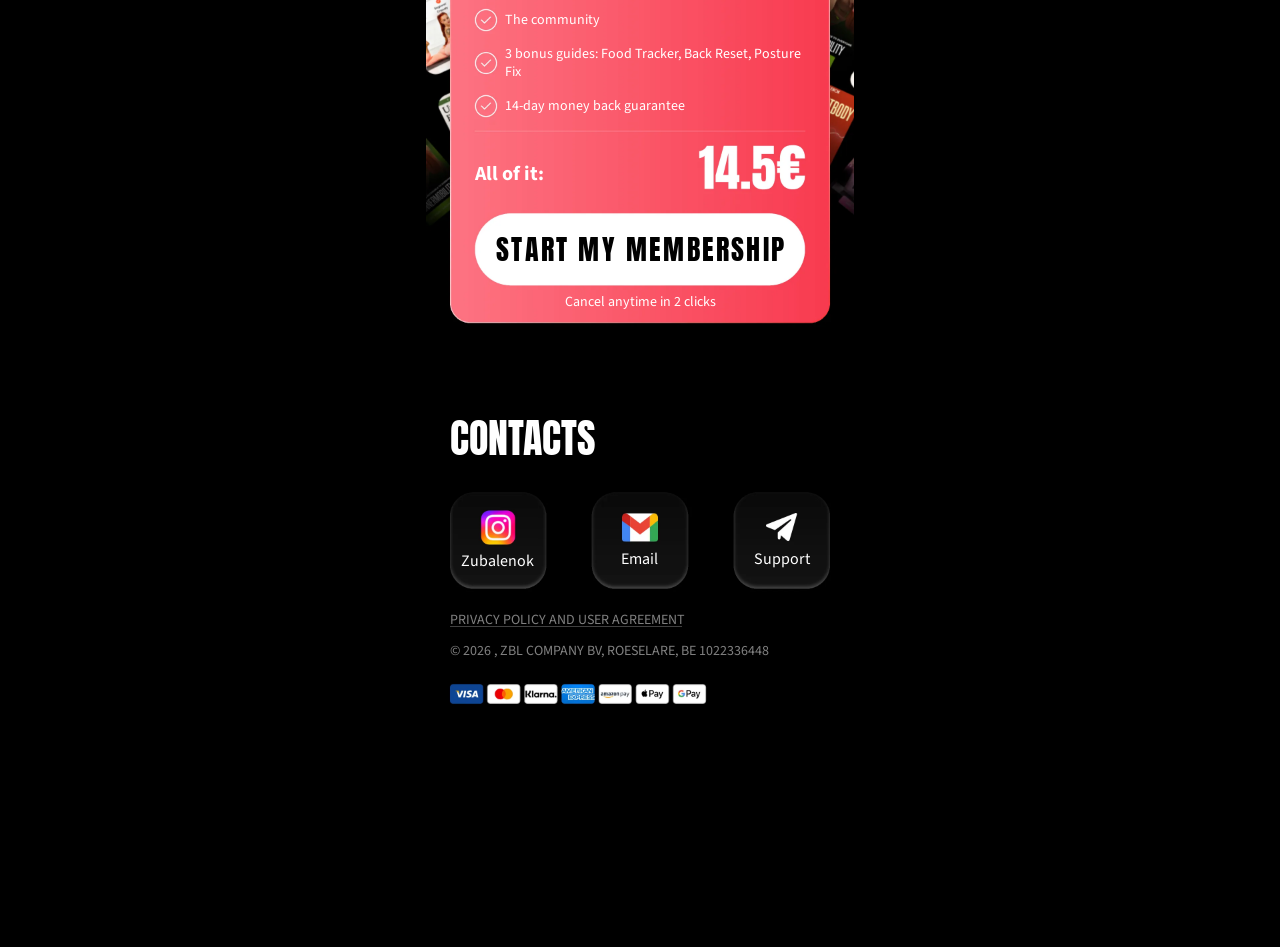
==== commit f6dfe4a8: "fdd" ====
--- a/index-b.html
+++ b/index-b.html
@@ -81,8 +81,9 @@
 <body>
 <div class="page">
 
-<section class="sec sec-hero" style="height:78rem">
-<img class="art" src="img/hero-bg.webp" width="428" height="780" alt="" fetchpriority="high">
+<section class="sec sec-hero" style="height:86.9rem">
+<img class="art" src="img/hero-bg.webp" width="428" height="869" alt="" fetchpriority="high">
+<a class="hit check-click" href="https://zubalenok.online/shop/item/13510" data-pay="v1" style="left:5.85rem;top:20.55rem;width:31.2rem;height:4.2rem"><p class="t p16b tcx" style="left:0;width:31.15rem;top:1.09rem">TRY ALL PROGRAMS FOR HALF THE PRICE</p></a>
 <div class="hero-carousel-wrap">
     <div class="hero-carousel">
       <div class="hero-card" style="--i:0;background-image:url('img/cards/card1.webp')"></div>
@@ -104,12 +105,17 @@
     </div>
   </div>
 <img class="hero-glow" src="img/hero-glow.webp" alt="">
-<img class="art" src="img/hero-front.webp" width="428" height="780" alt="Karyna Zubalenok" fetchpriority="high">
+<img class="art" src="img/hero-front.webp" width="428" height="869" alt="Karyna Zubalenok" fetchpriority="high">
 <p class="t h56_8 tcx" style="left:0.05rem;width:42.75rem;top:4.28rem;letter-spacing:0.06rem"><span class="g">ONE</span> MEMBERSHIP</p>
 <p class="t h29_2 tc g" style="top:12.1rem;letter-spacing:0.03rem">YOUR GOALS. YOUR WORKOUT PLAN</p>
 <p class="t p15m tcx" style="left:0;width:42.6rem;top:16.95rem;line-height:1.5rem;letter-spacing:0.06rem">Explore mobility, strength, stretching and more<br>- all in one place</p>
-<a class="hit check-click" href="https://zubalenok.online/shop/item/13510" data-pay="v1" style="left:1.4rem;top:54.87rem;width:40.21rem;height:11.46rem"><p class="t p24b" style="left:2.4rem;top:4.34rem">UNLOCK FOR JUST <span data-pay-price="v1">14.5€</span></p></a>
-<p class="t p16" style="left:17.6rem;top:67.34rem">Trusted by <b>60,000+</b> happy women</p>
+<a class="hit check-click" href="https://zubalenok.online/shop/item/13510" data-pay="v1" style="left:4rem;top:54.5rem;width:34.89rem;height:10.56rem"><p class="t h32 tcx" style="left:0;width:17.59rem;top:1.57rem;letter-spacing:0.13rem;line-height:3.6rem">50% OFF<br>TO START</p><p class="t p24b c-scarlet tcx" style="left:14.28rem;width:20.61rem;top:2.73rem">JUST  <span data-pay-price="v1">14.99€</span></p><p class="t p14 tcx" style="left:14rem;width:20.89rem;top:6.63rem;letter-spacing:0.13rem">less than 0.48€/day!</p></a>
+<p class="t p14" style="left:5.2rem;top:67.58rem">ALL programs</p>
+<p class="t p14" style="left:19.55rem;top:67.58rem">New releases</p>
+<p class="t p14" style="left:33.5rem;top:67.61rem">Community</p>
+<p class="t p14b" style="left:3.5rem;top:73.02rem;line-height:1.9rem">You don’t need<br><span class="n">to be flexible to start</span></p>
+<a class="hit check-click" href="https://zubalenok.online/shop/item/13510" data-pay="v1" style="left:17.3rem;top:72.3rem;width:22rem;height:5.2rem"><p class="t p18b tcx" style="left:0;width:22rem;top:1.56rem">START MY MEMBERSHIP</p></a>
+<p class="t p16" style="left:17.6rem;top:80.94rem">Trusted by <b>60,000+</b> happy women</p>
 </section>
 
 <section class="sec sec-programs" style="height:149.29rem">
@@ -144,29 +150,20 @@
 <p class="t p14m tc" style="top:142.91rem">Join 60,000+ students already training with Karyna</p>
 </section>
 
-<section class="sec sec-bonuses" style="height:66.96rem">
-<img class="art" src="img/sec-bonuses.webp" width="428" height="670" alt="" loading="lazy" decoding="async">
-<p class="t p31b tcx" style="left:0.56rem;width:42.24rem;top:4.88rem;letter-spacing:0.56rem">TODAY ONLY:</p>
-<p class="t h43_7 tcx" style="left:0.79rem;width:42.01rem;top:8.62rem;letter-spacing:0.79rem"><span class="g">2 FREE BONUSES</span></p>
-<p class="t p18b tc" style="top:14.66rem">WITH YOUR ACCESS</p>
-<p class="t p21x" style="left:8.2rem;top:40.11rem;letter-spacing:0.13rem">3 BONUSES FROM  KARYNA</p>
-<p class="t p14b" style="left:8.2rem;top:43.19rem">Food Tracker + Community Access + Posture Fix</p>
-<p class="t p14" style="left:8.2rem;top:45.43rem;line-height:2rem">Supporting environment, nutrition hints, a calm back<br>and straight posture: the support layer for every<br>program inside</p>
-<p class="t p16b" style="left:8.2rem;top:52rem">Free with your membership today!</p>
-<p class="t p14b" style="left:6.4rem;top:58.99rem">Your free bonus pack expires in</p>
-<p class="t p23b v-timer-display tcx" style="left:25.16rem;width:17.64rem;top:58.47rem;letter-spacing:0.04rem"><span class="v-timer-val">00</span>:<span class="v-timer-val">59</span>:<span class="v-timer-val">45</span></p>
-</section>
-
-<section class="sec sec-madefor" style="height:65.2rem">
-<img class="art" src="img/sec-madefor.webp" width="428" height="652" alt="" loading="lazy" decoding="async">
+<section class="sec sec-madefor" style="height:99.2rem">
+<img class="art" src="img/sec-madefor.webp" width="428" height="992" alt="" loading="lazy" decoding="async">
 <p class="t h40 tc" style="top:4.4rem">ONE MEMBERSHIP IS</p>
 <p class="t h40 tc" style="top:9.1rem"><span class="g">MADE FOR YOU IF</span></p>
-<p class="t p18b" style="left:3.2rem;top:23.35rem;letter-spacing:0.02rem;line-height:1.99rem">You can't<br>pick one<br>course:</p>
-<p class="t p14" style="left:3.2rem;top:29.67rem;line-height:1.6rem">here you don't<br>have to choose</p>
-<p class="t p18b" style="left:16.13rem;top:23.35rem;letter-spacing:0.02rem;line-height:2rem">You started<br>many times<br>alone:</p>
-<p class="t p14" style="left:16.13rem;top:29.67rem;line-height:1.6rem">this time<br>thousands of<br>women train next<br>to you</p>
-<p class="t p18b" style="left:29.06rem;top:23.34rem;letter-spacing:0.03rem;line-height:2rem">You want<br>short<br>workouts:</p>
-<p class="t p14" style="left:29.07rem;top:29.67rem;line-height:1.6rem">from 15 minutes a<br>day, at home</p>
+<p class="t p20b" style="left:9.85rem;top:16.47rem">You can't pick one course:</p>
+<p class="t p16" style="left:9.85rem;top:19.45rem;line-height:2.3rem">today you want your splits, tomorrow a free<br>back. Here you don't have to choose</p>
+<p class="t p19b" style="left:9.85rem;top:27.15rem;letter-spacing:0.06rem">Gym memberships never worked:</p>
+<p class="t p16" style="left:9.85rem;top:30.05rem;line-height:2.3rem">commute, schedule, guilt. This one lives on<br>your mat at home</p>
+<p class="t p20b" style="left:9.85rem;top:37.47rem;line-height:2.81rem">You finish a program and don't<br>want to stop:</p>
+<p class="t p16" style="left:9.85rem;top:43.64rem">the next step is already in your account</p>
+<p class="t p20b" style="left:9.85rem;top:48.57rem;line-height:2.8rem">You want short workouts that fit<br>real life:</p>
+<p class="t p16" style="left:9.85rem;top:54.74rem">15-20 minutes, whenever it suits you</p>
+<p class="t p19b" style="left:9.85rem;top:59.95rem;letter-spacing:0.06rem">You started many times alone:</p>
+<p class="t p16" style="left:9.85rem;top:62.85rem;line-height:2.3rem">this time thousands of women train next to<br>you</p>
 </section>
 
 <section class="sec sec-member" style="height:80.1rem">
@@ -245,6 +242,24 @@
 <div class="dots s7-pagination" style="top:55.75rem"></div>
 <button type="button" class="arrow s7-prev" style="left:30rem;top:54.1rem;width:4.5rem;height:4.5rem"><img src="img/arrow-prev.webp" width="45" height="45" alt="Previous"></button>
 <button type="button" class="arrow s7-next" style="left:35.9rem;top:54.1rem;width:4.5rem;height:4.5rem"><img src="img/arrow-next.webp" width="45" height="45" alt="Next"></button>
+</section>
+
+<section class="sec sec-place" style="height:169.31rem">
+<img class="art" src="img/sec-place.webp" width="428" height="1693" alt="" loading="lazy" decoding="async">
+<p class="t h40 tc" style="top:4.4rem">YOUR MEMBERSHIP</p>
+<p class="t h40 tc" style="top:9.1rem"><span class="g">ONE PLACE</span></p>
+<p class="t p18 tc" style="top:14.56rem">EVERY PROGRAM. EVERY GOAL</p>
+<p class="t p16b" style="left:4.8rem;top:38.04rem">THE FULL LIBRARY</p>
+<p class="t p14" style="left:4.8rem;top:40.07rem;line-height:2rem">Every program by Karyna: splits, mobility, back,<br>strength. Switch goals anytime, it's all in one account</p>
+<p class="t p16b" style="left:4.8rem;top:65.74rem">NEW RELEASES DROP IN</p>
+<p class="t p14" style="left:4.8rem;top:67.77rem;line-height:2rem">Every new program Karyna releases lands right into your<br>account. No extra payments</p>
+<p class="t p16b" style="left:4.8rem;top:93.44rem">COMMUNITY INSIDE</p>
+<p class="t p14" style="left:4.8rem;top:95.45rem;line-height:2.04rem">Train next to thousands of women with the same goals.<br>Support, wins, motivation</p>
+<p class="t p16b" style="left:4.8rem;top:121.14rem">YOUR PACE, ANY DEVICE</p>
+<p class="t p14" style="left:4.8rem;top:123.17rem;line-height:2rem">15-20 minute lessons with on-screen timers. Pause,<br>repeat, come back anytime</p>
+<p class="t p16b" style="left:4.8rem;top:147.76rem">ALL GUIDES &amp; TOOLS INCLUDED</p>
+<p class="t p14" style="left:4.8rem;top:149.79rem;line-height:2rem">Get access to practical guides - from nutrition and habits<br>to posture, recovery, and everyday body care. New<br>guides are added to your membership, so you can use<br>them anytime alongside your programs</p>
+<p class="t p16" style="left:17.6rem;top:162.66rem">Trusted by <b>60,000+</b> happy women</p>
 </section>
 
 <section class="sec sec-inside" style="height:69.7rem">
@@ -299,17 +314,28 @@
 <section class="sec sec-math" style="height:126.66rem">
 <img class="art" src="img/sec-math.webp" width="428" height="1267" alt="" loading="lazy" decoding="async">
 <p class="t h40 tc" style="top:4.4rem">LET'S DO <span class="g">THE MATH</span></p>
-<p class="t p20" style="left:17.4rem;top:14.35rem">Is it worth <b>€29</b> a month?</p>
+<p class="t p20" style="left:17.4rem;top:14.36rem">Is it worth <b>€29</b> a month?</p>
 <p class="t p16b" style="left:10.6rem;top:24.25rem">1 studio class</p>
 <p class="t p16b" style="left:10.6rem;top:31.36rem">Mentorship &amp; support</p>
-<p class="t p16b" style="left:10.6rem;top:38.6rem">Community</p>
-<p class="t p16b" style="left:10.6rem;top:45.74rem">Karyna’s guidance</p>
+<p class="t p16b" style="left:10.6rem;top:38.61rem">Community</p>
+<p class="t p16b" style="left:10.6rem;top:45.75rem">Karyna’s guidance</p>
 <p class="t p16b" style="left:10.6rem;top:51.94rem;line-height:2rem">Programs library<br>course by course</p>
 <p class="t p16b" style="left:10.6rem;top:59.09rem;line-height:2rem">Next updates/<br>releases to courses</p>
-<p class="t r17b" style="left:8.63rem;top:99.53rem">ALL OF THIS:</p>
-<p class="t r16 tc" style="top:104.12rem;line-height:1.9rem">One membership replaces courses, classes,<br>training plans and multiple fitness subscriptions</p>
+<p class="t r17b" style="left:8.63rem;top:99.44rem">ALL OF THIS:</p>
+<p class="t r16 tc" style="top:104.11rem;line-height:1.91rem">One membership replaces courses, classes,<br>training plans and multiple fitness subscriptions</p>
 <a class="hit check-click" href="https://zubalenok.online/shop/item/13510" data-pay="v1" style="left:2.47rem;top:112.43rem;width:37.85rem;height:7.05rem"><p class="t h32 tcx" style="left:0.01rem;width:37.84rem;top:1.5rem">START MY MEMBERSHIP</p></a>
 <p class="t p14 tc" style="top:120.28rem">One decision. Everything included. Cancel whenever you want</p>
+</section>
+
+<section class="sec sec-results" style="height:82.1rem">
+<img class="art" src="img/sec-results.webp" width="428" height="821" alt="" loading="lazy" decoding="async">
+<p class="t h40 tcx" style="left:0.08rem;width:42.72rem;top:4rem;letter-spacing:0.08rem"><span class="g">RESULTS AFTER</span></p>
+<p class="t h40 tcx" style="left:0.08rem;width:42.72rem;top:8.8rem;letter-spacing:0.08rem">YOU JOIN</p>
+<p class="t p16" style="left:4.8rem;top:18.25rem;line-height:2rem"><b>One account replaces every</b><br><b>separate course:</b> your whole<br>training life in one place</p>
+<p class="t p16" style="left:18.5rem;top:31.15rem;line-height:2rem"><b>Your goal can change, your</b><br><b>access doesn't:</b> splits today,<br>back mobility next month</p>
+<p class="t p16" style="left:4.8rem;top:45.05rem;line-height:2rem"><b>Your body moves freely:</b><br>bend, reach and turn with ease</p>
+<p class="t p16" style="left:15.5rem;top:56.96rem;line-height:1.99rem"><b>You train with support:</b><br>thousands of women on the same<br>path, right in the community</p>
+<p class="t p16" style="left:4.8rem;top:68.89rem;line-height:2rem"><b>You never train alone with</b><br><b>your motivation again:</b> new<br>programs and the<br>community keep you going</p>
 </section>
 
 <section class="sec sec-works" style="height:77.8rem">
@@ -341,7 +367,7 @@
     <div class="s12-faq-answer-wrapper">
       <div class="faq-answer">
         <div class="faq-bubble">Everything. Every program I have ever<br>released: splits, mobility, back and<br>strength, all in one account. Plus the<br>community and every new program I<br>release<svg class="faq-tail" viewBox="314.5 12128.7 35.3 26" aria-hidden="true"><path d="M346 12147.2C343.5 12141.7 343.5 12129.2 343.5 12129.2L340.5 12128.7L314.5 12154.7H348.786C349.647 12154.7 350.131 12153.6 349.607 12153C348.504 12151.5 346.99 12149.4 346 12147.2Z" fill="currentColor"/></svg></div>
-        <img class="faq-avatar" src="img/avatar.webp" width="59" height="59" alt="Karyna" loading="lazy">
+        <img class="faq-avatar" src="img/ic.webp" width="59" height="59" alt="Karyna" loading="lazy">
       </div>
     </div>
   </div>
@@ -354,7 +380,7 @@
     <div class="s12-faq-answer-wrapper">
       <div class="faq-answer">
         <div class="faq-bubble">Yes, 29€ renews monthly so your access<br>never breaks. And you can cancel<br>anytime in 2 clicks in your account. You<br>keep access until the end of your paid<br>month<svg class="faq-tail" viewBox="314.5 12128.7 35.3 26" aria-hidden="true"><path d="M346 12147.2C343.5 12141.7 343.5 12129.2 343.5 12129.2L340.5 12128.7L314.5 12154.7H348.786C349.647 12154.7 350.131 12153.6 349.607 12153C348.504 12151.5 346.99 12149.4 346 12147.2Z" fill="currentColor"/></svg></div>
-        <img class="faq-avatar" src="img/avatar.webp" width="59" height="59" alt="Karyna" loading="lazy">
+        <img class="faq-avatar" src="img/ic.webp" width="59" height="59" alt="Karyna" loading="lazy">
       </div>
     </div>
   </div>
@@ -367,7 +393,7 @@
     <div class="s12-faq-answer-wrapper">
       <div class="faq-answer">
         <div class="faq-bubble">In your account, 2 clicks, no calls and no<br>"retention specialists". You are always in<br>control<svg class="faq-tail" viewBox="314.5 12128.7 35.3 26" aria-hidden="true"><path d="M346 12147.2C343.5 12141.7 343.5 12129.2 343.5 12129.2L340.5 12128.7L314.5 12154.7H348.786C349.647 12154.7 350.131 12153.6 349.607 12153C348.504 12151.5 346.99 12149.4 346 12147.2Z" fill="currentColor"/></svg></div>
-        <img class="faq-avatar" src="img/avatar.webp" width="59" height="59" alt="Karyna" loading="lazy">
+        <img class="faq-avatar" src="img/ic.webp" width="59" height="59" alt="Karyna" loading="lazy">
       </div>
     </div>
   </div>
@@ -380,7 +406,7 @@
     <div class="s12-faq-answer-wrapper">
       <div class="faq-answer">
         <div class="faq-bubble">Membership (29€/month) gives you the<br>full library and every new program I<br>release, for as long as you stay. Lifetime<br>(199€) gives you today's full library<br>forever with one payment<svg class="faq-tail" viewBox="314.5 12128.7 35.3 26" aria-hidden="true"><path d="M346 12147.2C343.5 12141.7 343.5 12129.2 343.5 12129.2L340.5 12128.7L314.5 12154.7H348.786C349.647 12154.7 350.131 12153.6 349.607 12153C348.504 12151.5 346.99 12149.4 346 12147.2Z" fill="currentColor"/></svg></div>
-        <img class="faq-avatar" src="img/avatar.webp" width="59" height="59" alt="Karyna" loading="lazy">
+        <img class="faq-avatar" src="img/ic.webp" width="59" height="59" alt="Karyna" loading="lazy">
       </div>
     </div>
   </div>
@@ -393,7 +419,7 @@
     <div class="s12-faq-answer-wrapper">
       <div class="faq-answer">
         <div class="faq-bubble">No. The library includes beginner<br>programs with easy ranges and safe<br>technique. 80% of students start exactly<br>where you are<svg class="faq-tail" viewBox="314.5 12128.7 35.3 26" aria-hidden="true"><path d="M346 12147.2C343.5 12141.7 343.5 12129.2 343.5 12129.2L340.5 12128.7L314.5 12154.7H348.786C349.647 12154.7 350.131 12153.6 349.607 12153C348.504 12151.5 346.99 12149.4 346 12147.2Z" fill="currentColor"/></svg></div>
-        <img class="faq-avatar" src="img/avatar.webp" width="59" height="59" alt="Karyna" loading="lazy">
+        <img class="faq-avatar" src="img/ic.webp" width="59" height="59" alt="Karyna" loading="lazy">
       </div>
     </div>
   </div>
@@ -406,7 +432,7 @@
     <div class="s12-faq-answer-wrapper">
       <div class="faq-answer">
         <div class="faq-bubble">15-20 minutes. Every lesson is fully<br>planned with on-screen timers<svg class="faq-tail" viewBox="314.5 12128.7 35.3 26" aria-hidden="true"><path d="M346 12147.2C343.5 12141.7 343.5 12129.2 343.5 12129.2L340.5 12128.7L314.5 12154.7H348.786C349.647 12154.7 350.131 12153.6 349.607 12153C348.504 12151.5 346.99 12149.4 346 12147.2Z" fill="currentColor"/></svg></div>
-        <img class="faq-avatar" src="img/avatar.webp" width="59" height="59" alt="Karyna" loading="lazy">
+        <img class="faq-avatar" src="img/ic.webp" width="59" height="59" alt="Karyna" loading="lazy">
       </div>
     </div>
   </div>
@@ -419,7 +445,7 @@
     <div class="s12-faq-answer-wrapper">
       <div class="faq-answer">
         <div class="faq-bubble">Nothing bad happens. Your programs<br>wait for you. Continue at your own pace<svg class="faq-tail" viewBox="314.5 12128.7 35.3 26" aria-hidden="true"><path d="M346 12147.2C343.5 12141.7 343.5 12129.2 343.5 12129.2L340.5 12128.7L314.5 12154.7H348.786C349.647 12154.7 350.131 12153.6 349.607 12153C348.504 12151.5 346.99 12149.4 346 12147.2Z" fill="currentColor"/></svg></div>
-        <img class="faq-avatar" src="img/avatar.webp" width="59" height="59" alt="Karyna" loading="lazy">
+        <img class="faq-avatar" src="img/ic.webp" width="59" height="59" alt="Karyna" loading="lazy">
       </div>
     </div>
   </div>
@@ -432,7 +458,7 @@
     <div class="s12-faq-answer-wrapper">
       <div class="faq-answer">
         <div class="faq-bubble">A private space where students share<br>progress, ask questions and support each<br>other. You train at home, but never alone<svg class="faq-tail" viewBox="314.5 12128.7 35.3 26" aria-hidden="true"><path d="M346 12147.2C343.5 12141.7 343.5 12129.2 343.5 12129.2L340.5 12128.7L314.5 12154.7H348.786C349.647 12154.7 350.131 12153.6 349.607 12153C348.504 12151.5 346.99 12149.4 346 12147.2Z" fill="currentColor"/></svg></div>
-        <img class="faq-avatar" src="img/avatar.webp" width="59" height="59" alt="Karyna" loading="lazy">
+        <img class="faq-avatar" src="img/ic.webp" width="59" height="59" alt="Karyna" loading="lazy">
       </div>
     </div>
   </div>
@@ -445,7 +471,7 @@
     <div class="s12-faq-answer-wrapper">
       <div class="faq-answer">
         <div class="faq-bubble">Yes. Open your member area on any<br>device with a browser. Many students<br>cast the lessons to their TV<svg class="faq-tail" viewBox="314.5 12128.7 35.3 26" aria-hidden="true"><path d="M346 12147.2C343.5 12141.7 343.5 12129.2 343.5 12129.2L340.5 12128.7L314.5 12154.7H348.786C349.647 12154.7 350.131 12153.6 349.607 12153C348.504 12151.5 346.99 12149.4 346 12147.2Z" fill="currentColor"/></svg></div>
-        <img class="faq-avatar" src="img/avatar.webp" width="59" height="59" alt="Karyna" loading="lazy">
+        <img class="faq-avatar" src="img/ic.webp" width="59" height="59" alt="Karyna" loading="lazy">
       </div>
     </div>
   </div>
@@ -458,7 +484,7 @@
     <div class="s12-faq-answer-wrapper">
       <div class="faq-answer">
         <div class="faq-bubble">Age doesn't matter. We have students in<br>their 50s and 60s making great progress.<br>Choose the range that feels safe and stay<br>consistent<svg class="faq-tail" viewBox="314.5 12128.7 35.3 26" aria-hidden="true"><path d="M346 12147.2C343.5 12141.7 343.5 12129.2 343.5 12129.2L340.5 12128.7L314.5 12154.7H348.786C349.647 12154.7 350.131 12153.6 349.607 12153C348.504 12151.5 346.99 12149.4 346 12147.2Z" fill="currentColor"/></svg></div>
-        <img class="faq-avatar" src="img/avatar.webp" width="59" height="59" alt="Karyna" loading="lazy">
+        <img class="faq-avatar" src="img/ic.webp" width="59" height="59" alt="Karyna" loading="lazy">
       </div>
     </div>
   </div>
@@ -471,7 +497,7 @@
     <div class="s12-faq-answer-wrapper">
       <div class="faq-answer">
         <div class="faq-bubble">14 days from purchase, full refund, no<br>questions. Just message our support<svg class="faq-tail" viewBox="314.5 12128.7 35.3 26" aria-hidden="true"><path d="M346 12147.2C343.5 12141.7 343.5 12129.2 343.5 12129.2L340.5 12128.7L314.5 12154.7H348.786C349.647 12154.7 350.131 12153.6 349.607 12153C348.504 12151.5 346.99 12149.4 346 12147.2Z" fill="currentColor"/></svg></div>
-        <img class="faq-avatar" src="img/avatar.webp" width="59" height="59" alt="Karyna" loading="lazy">
+        <img class="faq-avatar" src="img/ic.webp" width="59" height="59" alt="Karyna" loading="lazy">
       </div>
     </div>
   </div>
@@ -484,7 +510,7 @@
     <div class="s12-faq-answer-wrapper">
       <div class="faq-answer">
         <div class="faq-bubble">Access to your member area and all 3<br>bonus guides arrives in one email right<br>after payment<svg class="faq-tail" viewBox="314.5 12128.7 35.3 26" aria-hidden="true"><path d="M346 12147.2C343.5 12141.7 343.5 12129.2 343.5 12129.2L340.5 12128.7L314.5 12154.7H348.786C349.647 12154.7 350.131 12153.6 349.607 12153C348.504 12151.5 346.99 12149.4 346 12147.2Z" fill="currentColor"/></svg></div>
-        <img class="faq-avatar" src="img/avatar.webp" width="59" height="59" alt="Karyna" loading="lazy">
+        <img class="faq-avatar" src="img/ic.webp" width="59" height="59" alt="Karyna" loading="lazy">
       </div>
     </div>
   </div>
--- a/css/style.css
+++ b/css/style.css
@@ -127,7 +127,6 @@
 .h30 { font: 400 3rem/1.2 'Anton', sans-serif; }
 .h32 { font: 400 3.2rem/1.2 'Anton', sans-serif; }
 .h40 { font: 400 4rem/1.2 'Anton', sans-serif; }
-.h43_7 { font: 400 4.37rem/1.2 'Anton', sans-serif; }
 .h48_3 { font: 400 4.83rem/1.2 'Anton', sans-serif; }
 .h50 { font: 400 5rem/1.2 'Anton', sans-serif; }
 .h53_3 { font: 400 5.33rem/1.2 'Anton', sans-serif; }
@@ -145,21 +144,20 @@
 .p18b { font: 700 1.8rem/1.2 'Source Sans 3', sans-serif; }
 .p20 { font: 400 2rem/1.2 'Source Sans 3', sans-serif; }
 .p20b { font: 700 2rem/1.2 'Source Sans 3', sans-serif; }
-.p21x { font: 800 2.1rem/1.2 'Source Sans 3', sans-serif; }
-.p23b { font: 700 2.3rem/1.2 'Source Sans 3', sans-serif; }
 .p24b { font: 700 2.4rem/1.2 'Source Sans 3', sans-serif; }
 .p25b { font: 700 2.5rem/1.2 'Source Sans 3', sans-serif; }
-.p31b { font: 700 3.1rem/1.2 'Source Sans 3', sans-serif; }
 .p32x { font: 800 3.2rem/1.2 'Source Sans 3', sans-serif; }
 .p35x { font: 800 3.5rem/1.2 'Source Sans 3', sans-serif; }
 .r16 { font: 400 1.6rem/1.2 'Roboto', sans-serif; }
 .r17b { font: 700 1.7rem/1.2 'Roboto', sans-serif; }
 
+.p19b { font: 700 1.9rem/1.2 'Source Sans 3', sans-serif; }
+
 /* ---------- Hero: 3D-карусель програм ---------- */
 .hero-carousel-wrap {
   position: absolute;
   left: 0;
-  top: 21.9rem;
+  top: 24.9rem;
   width: 100%;
   height: 18.29rem;
   perspective: 80rem;
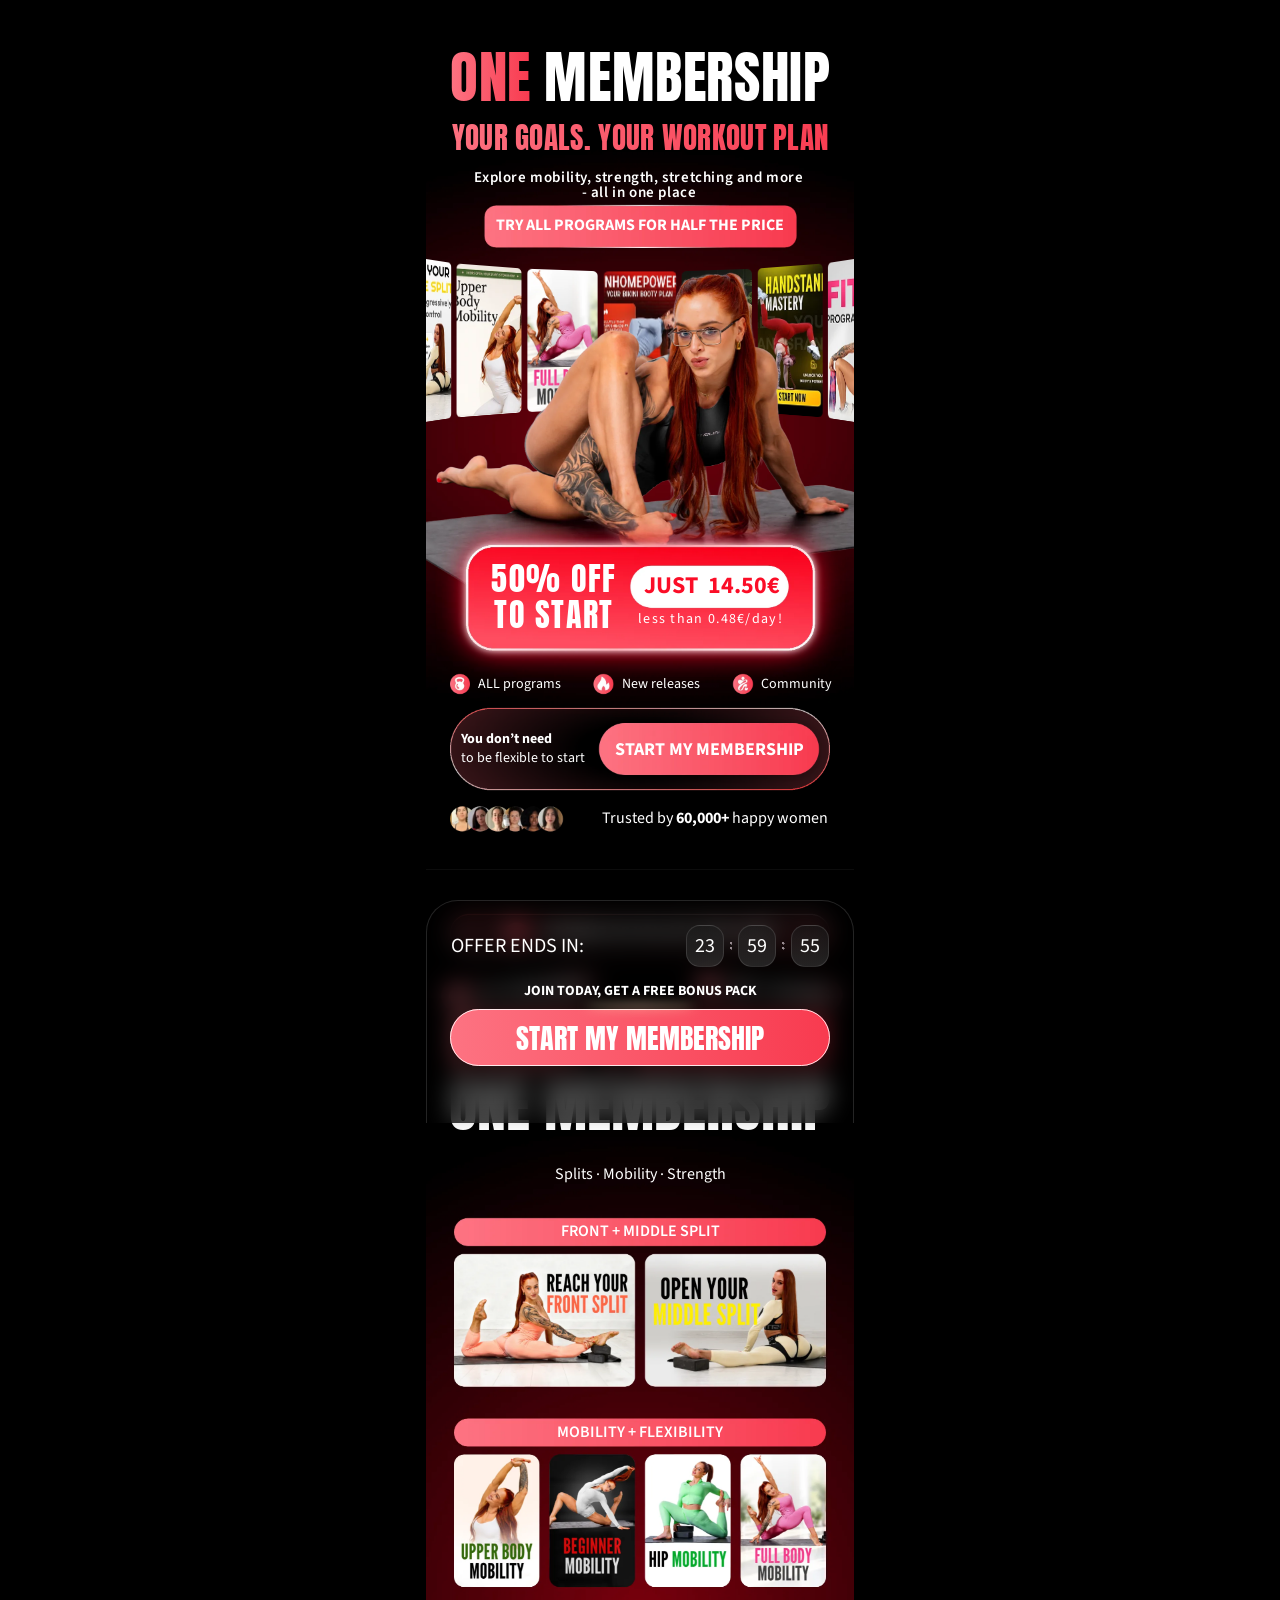
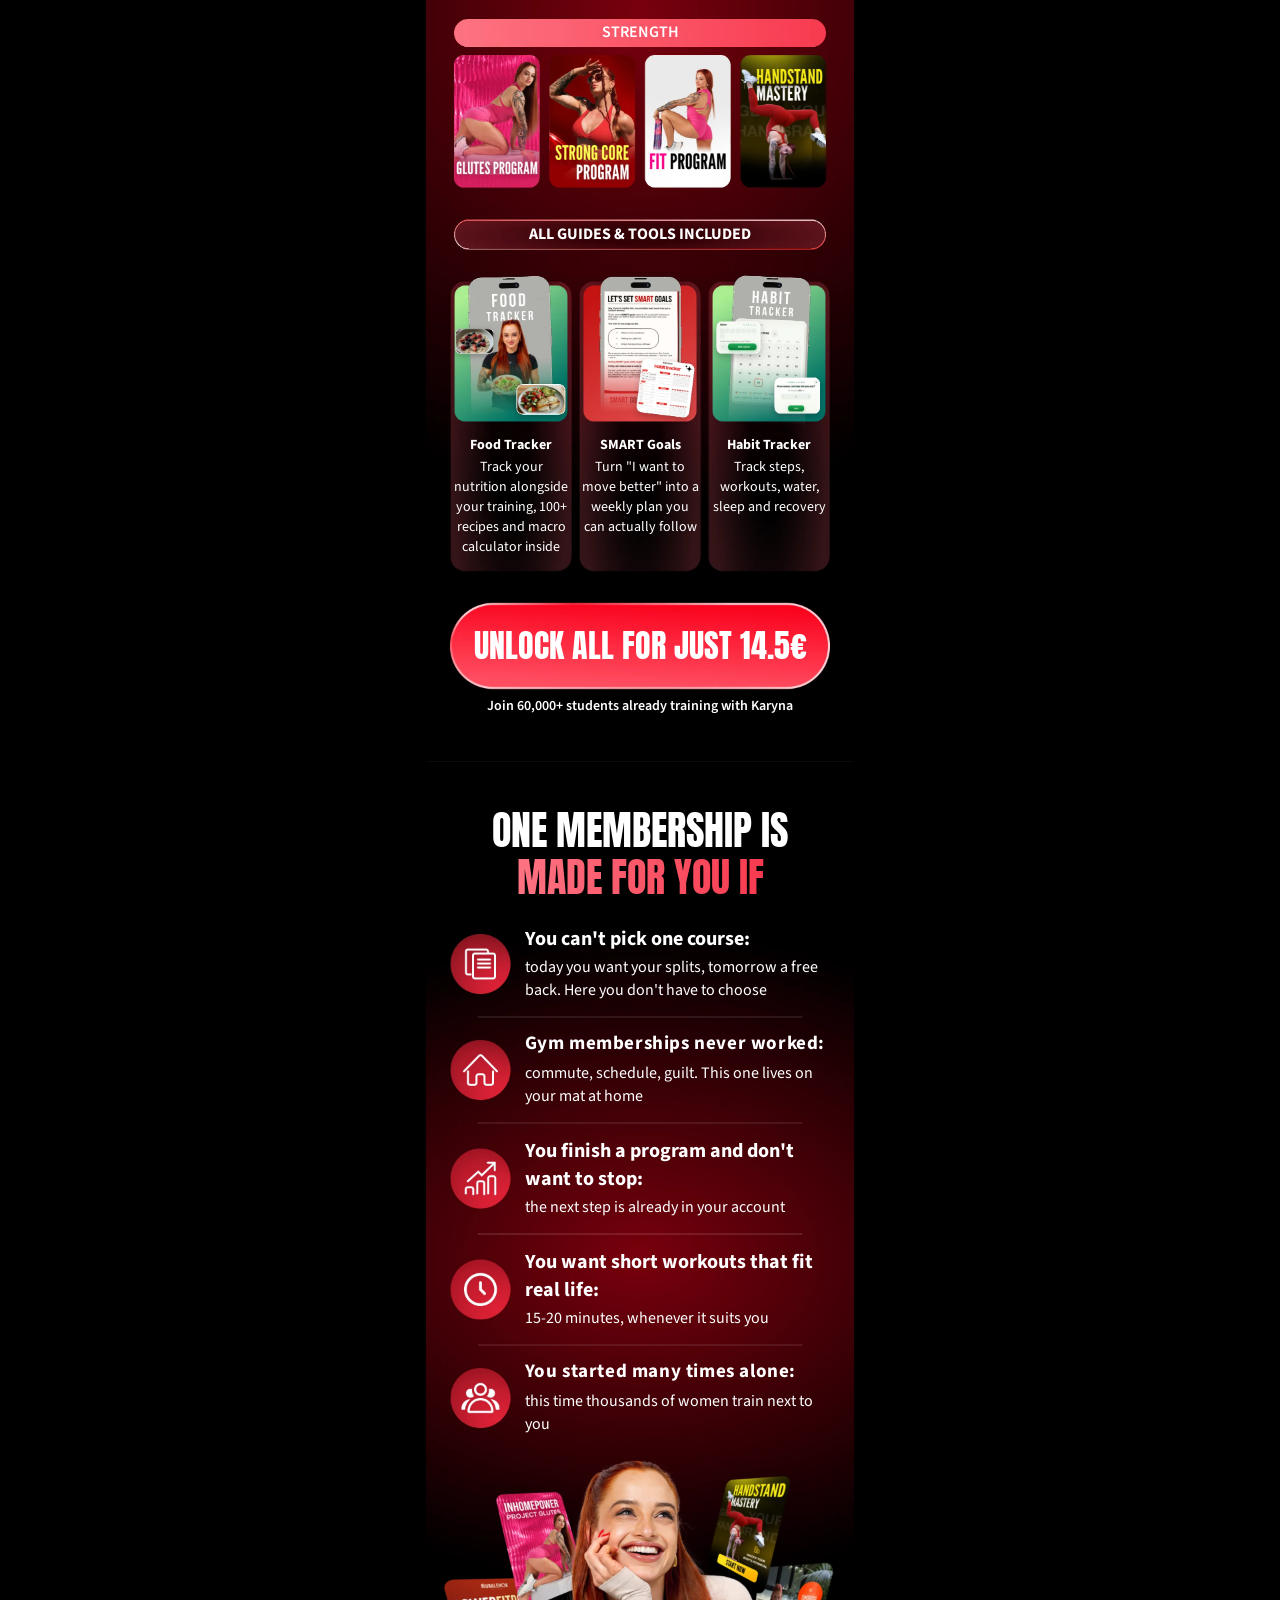
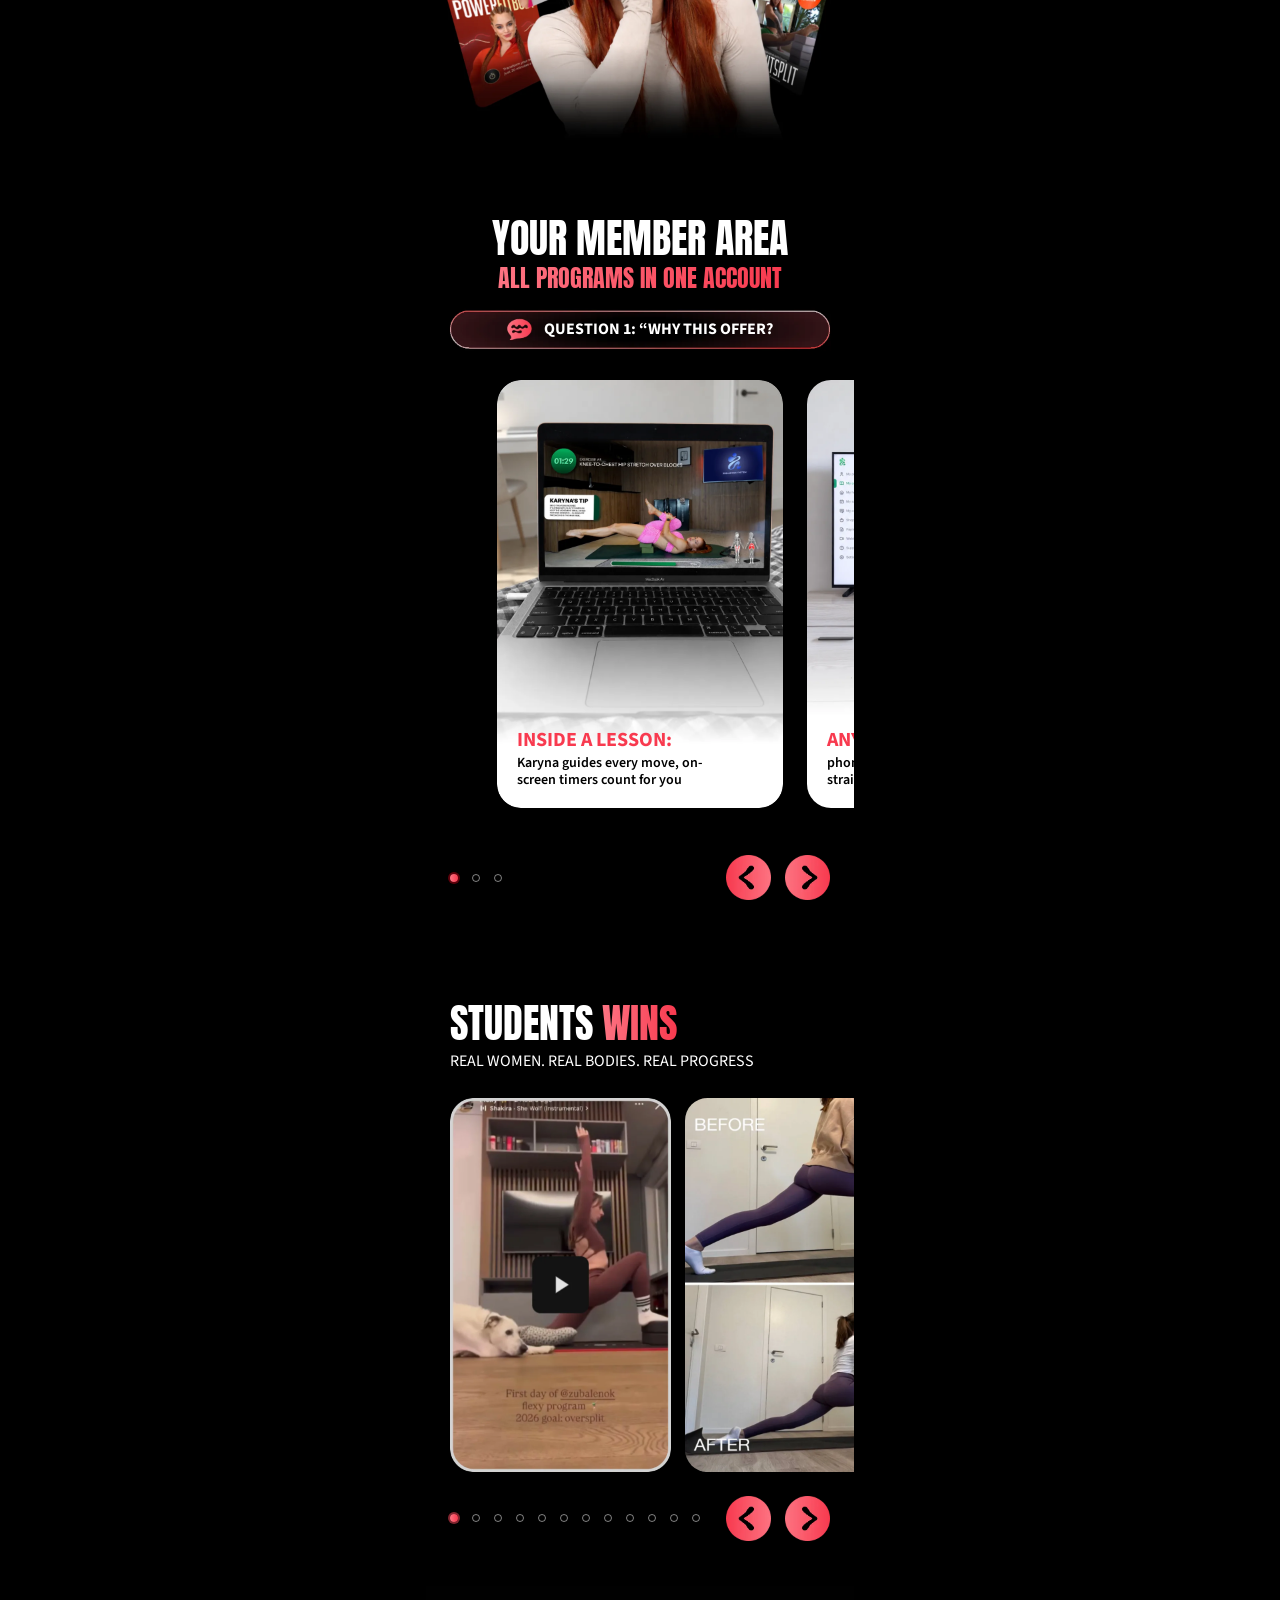
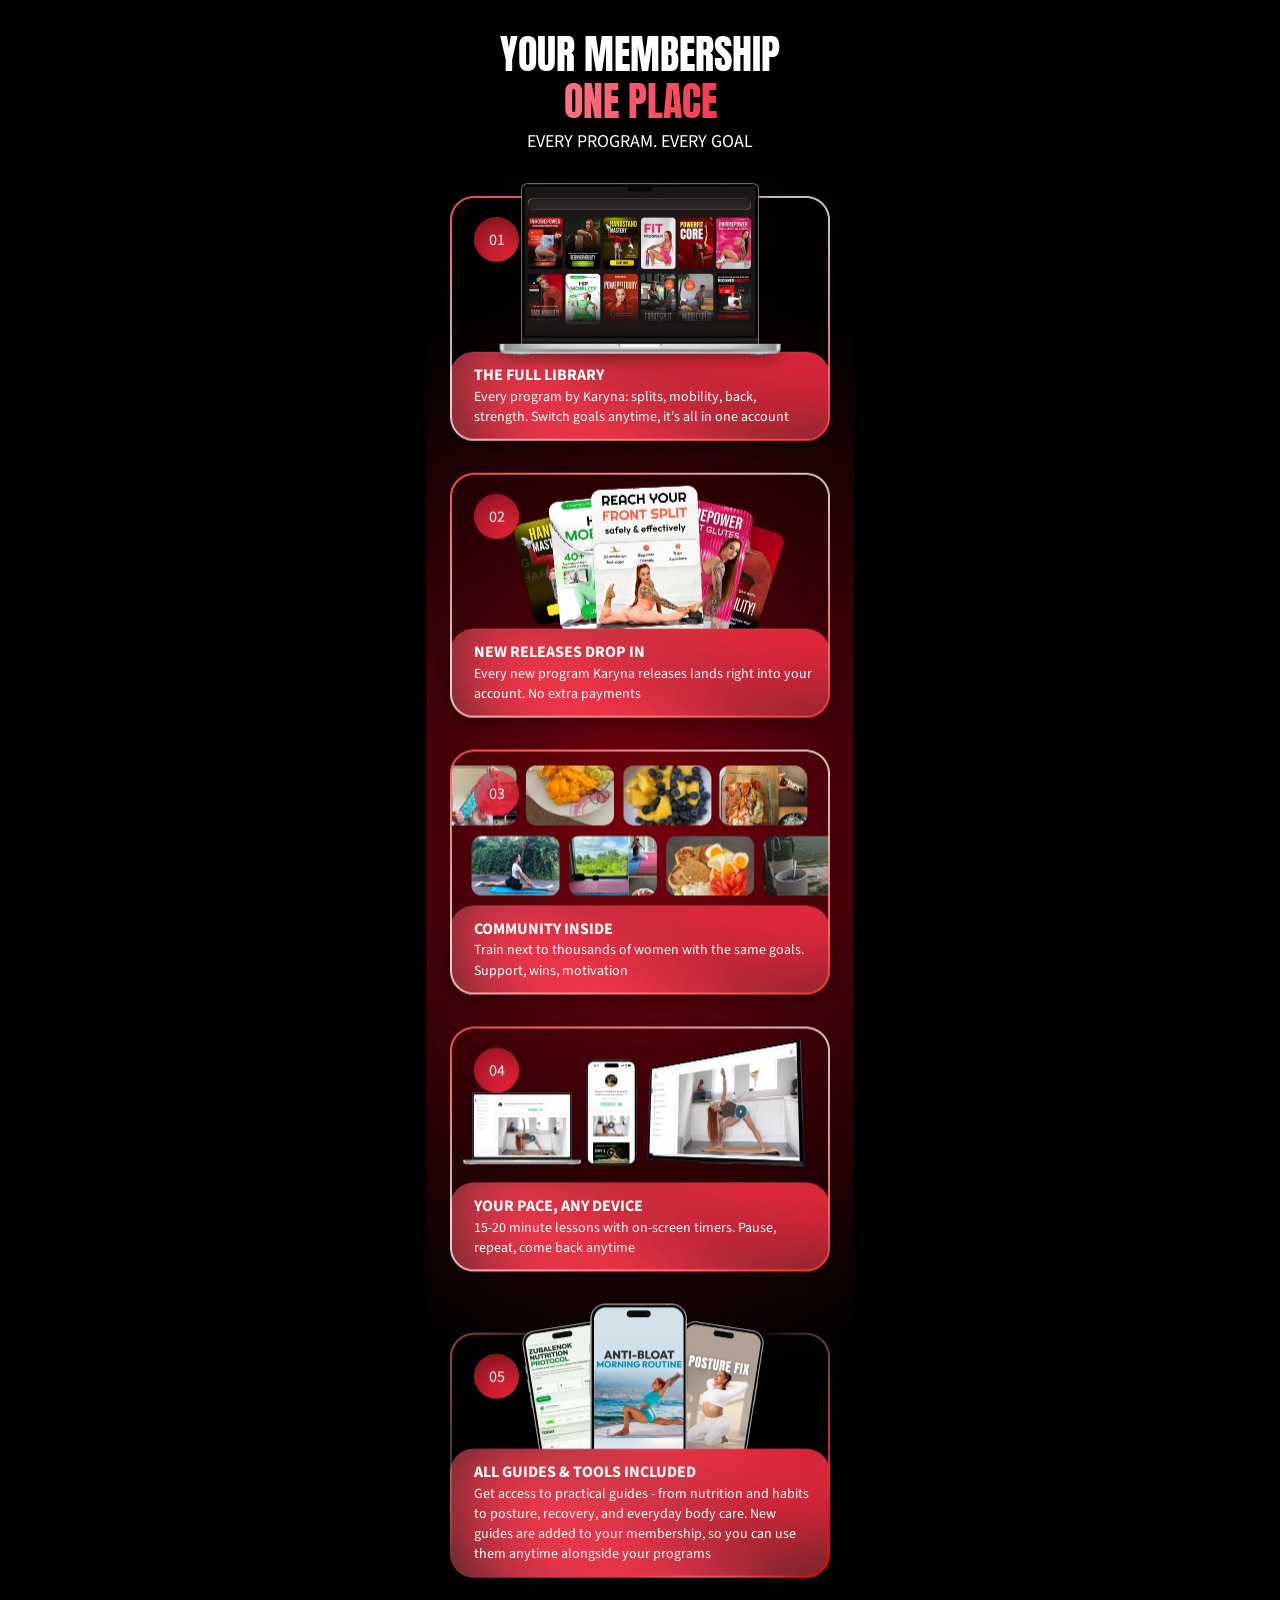
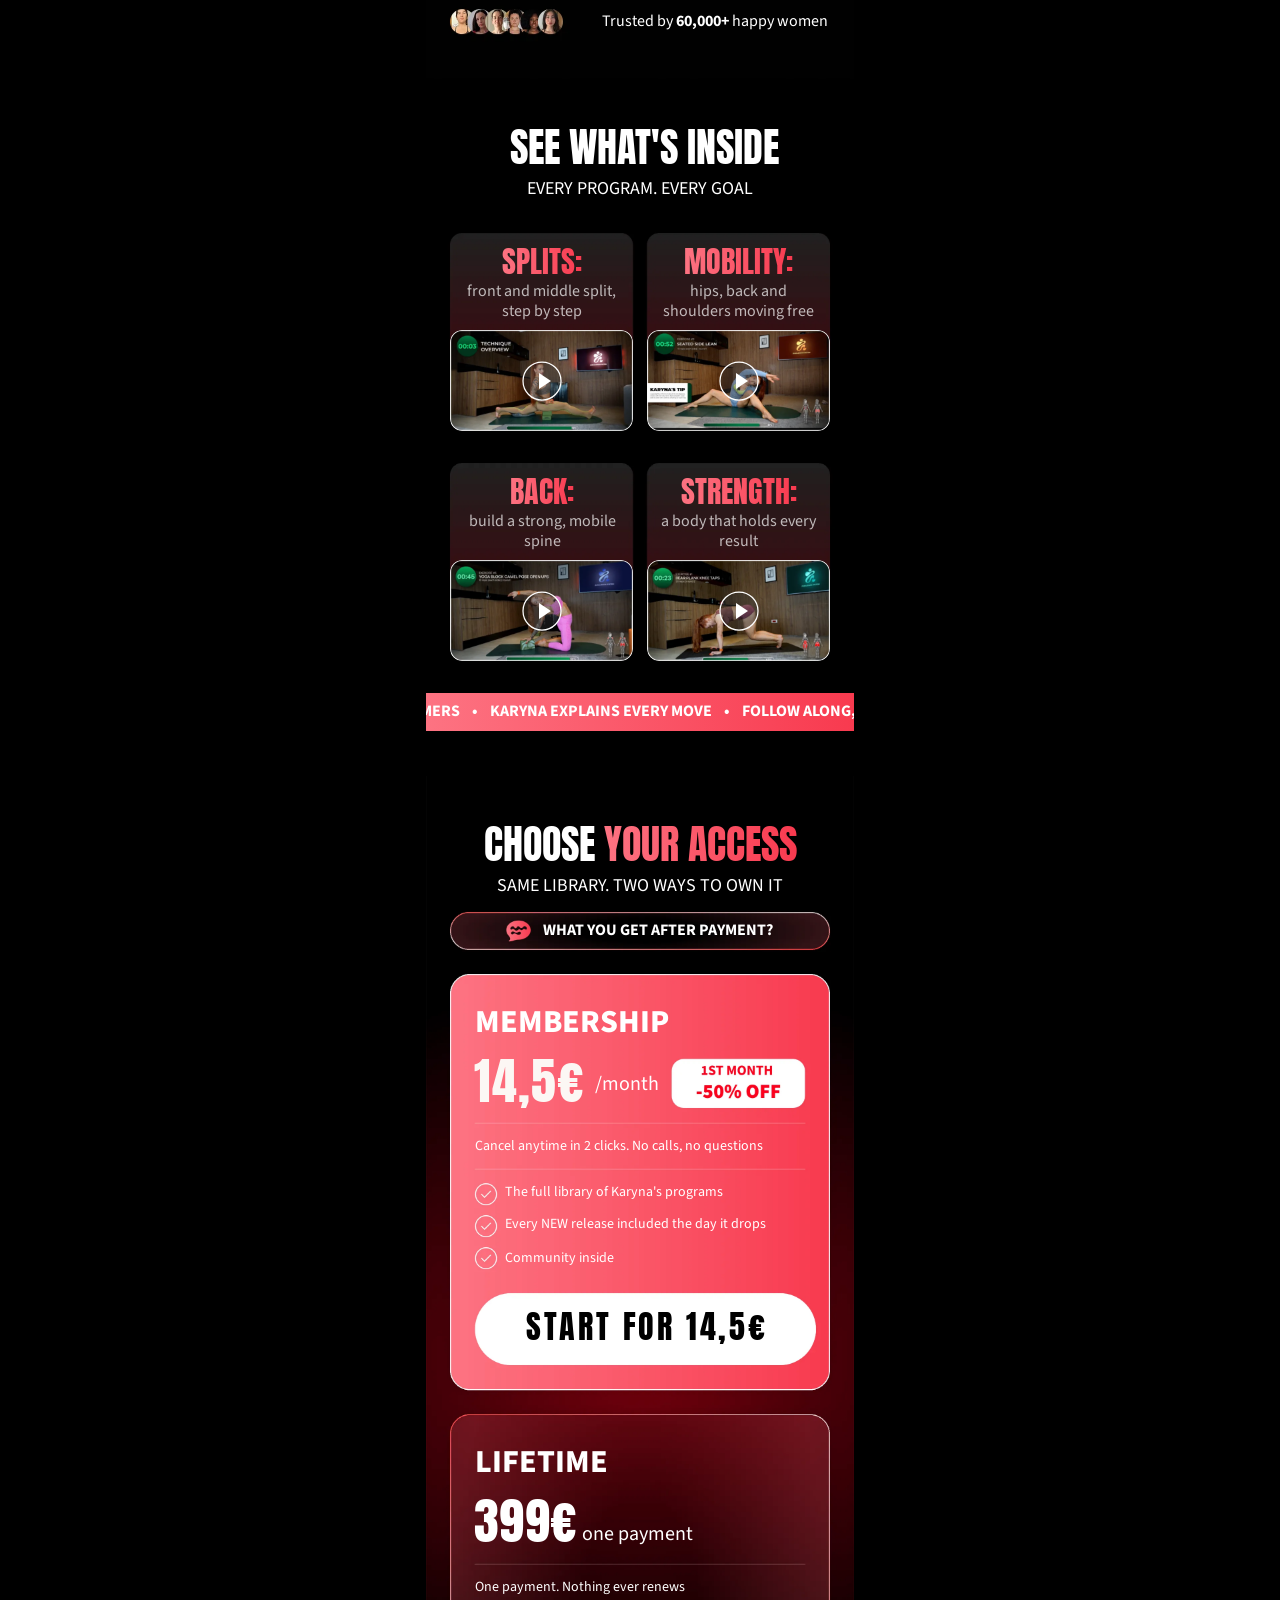
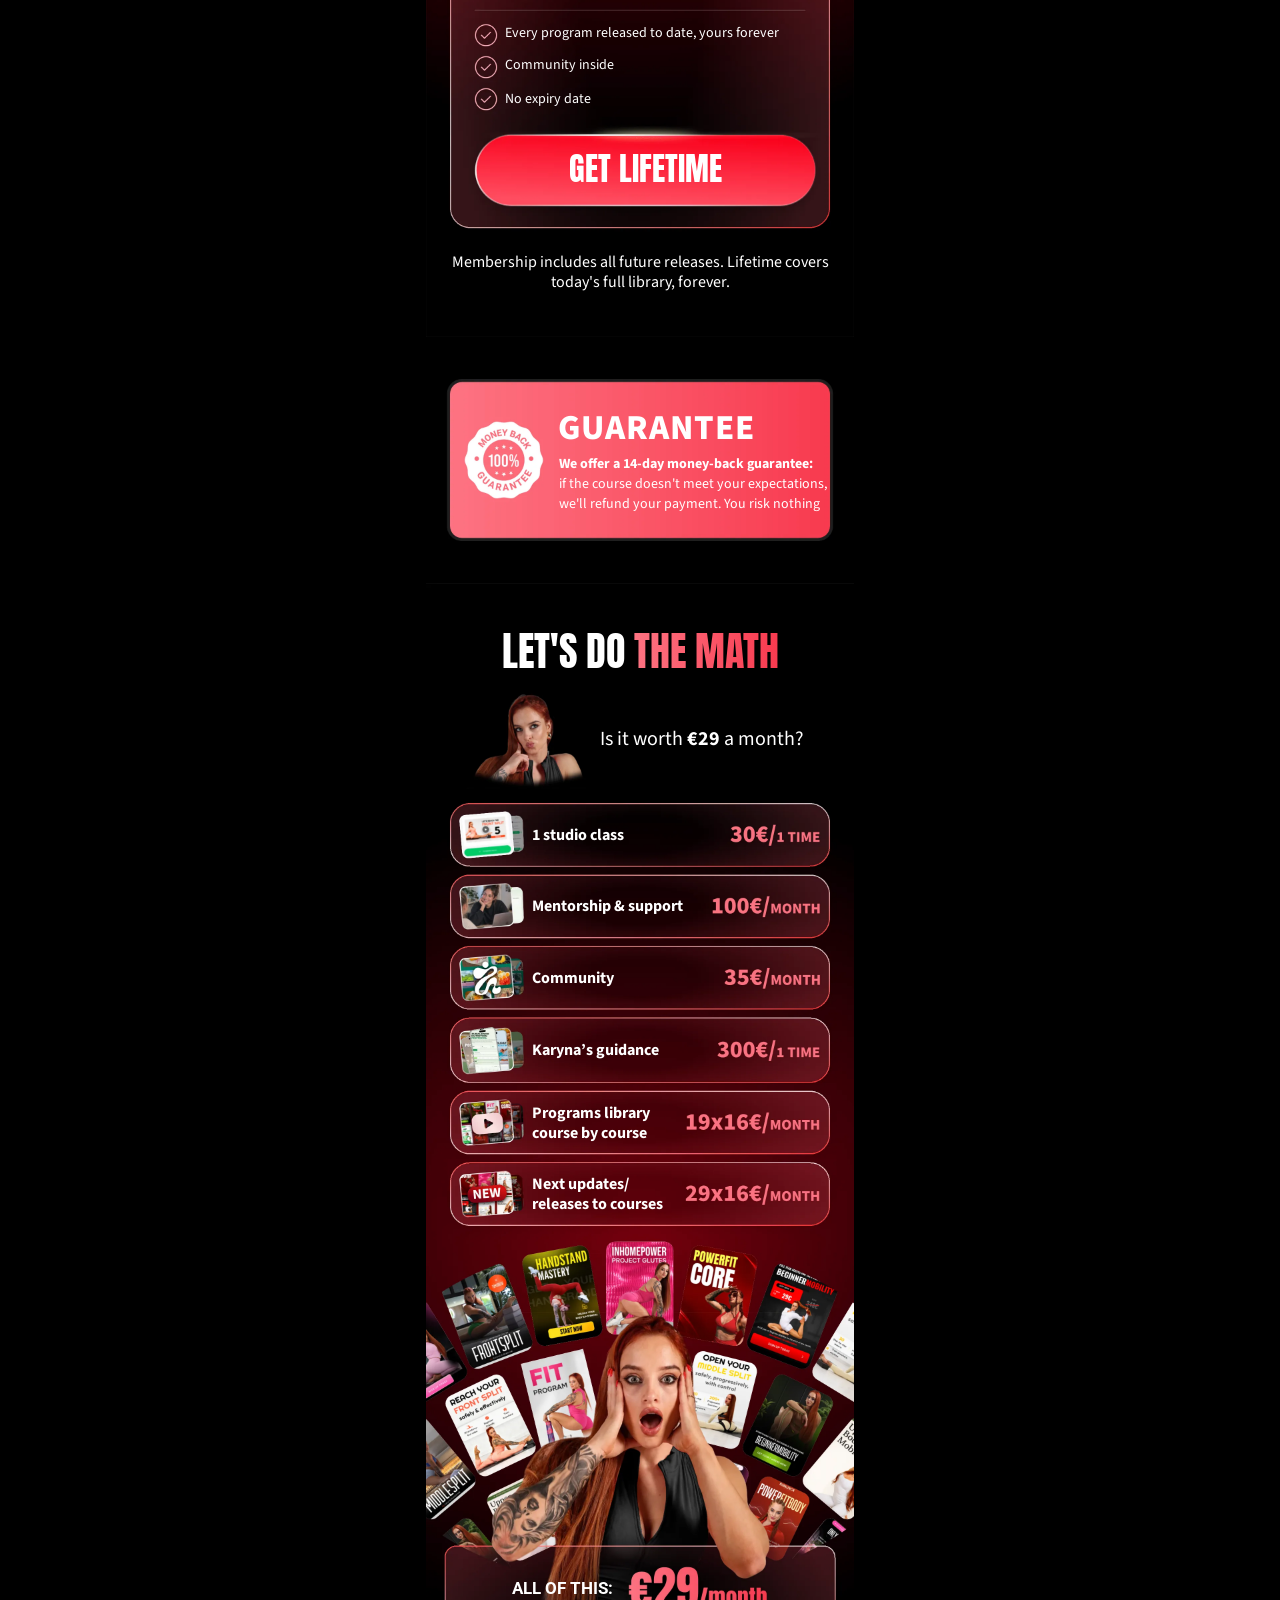
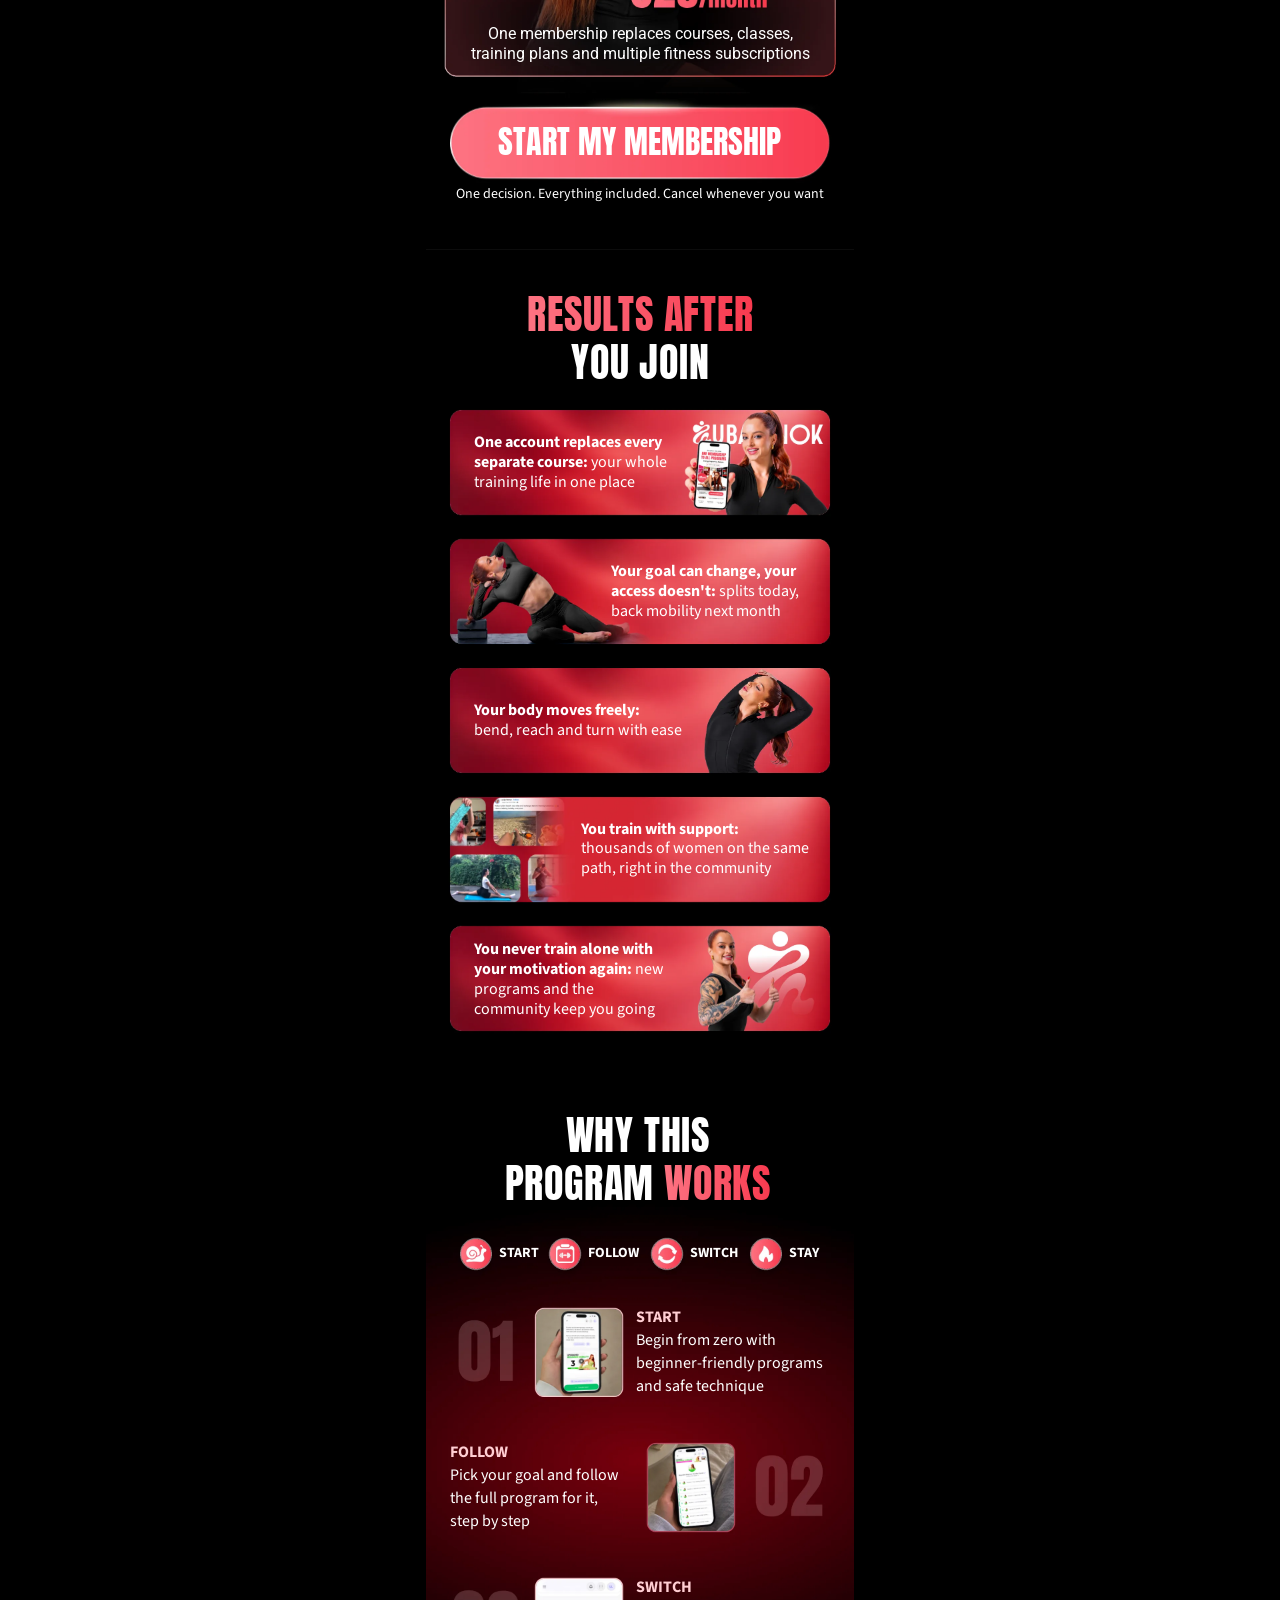
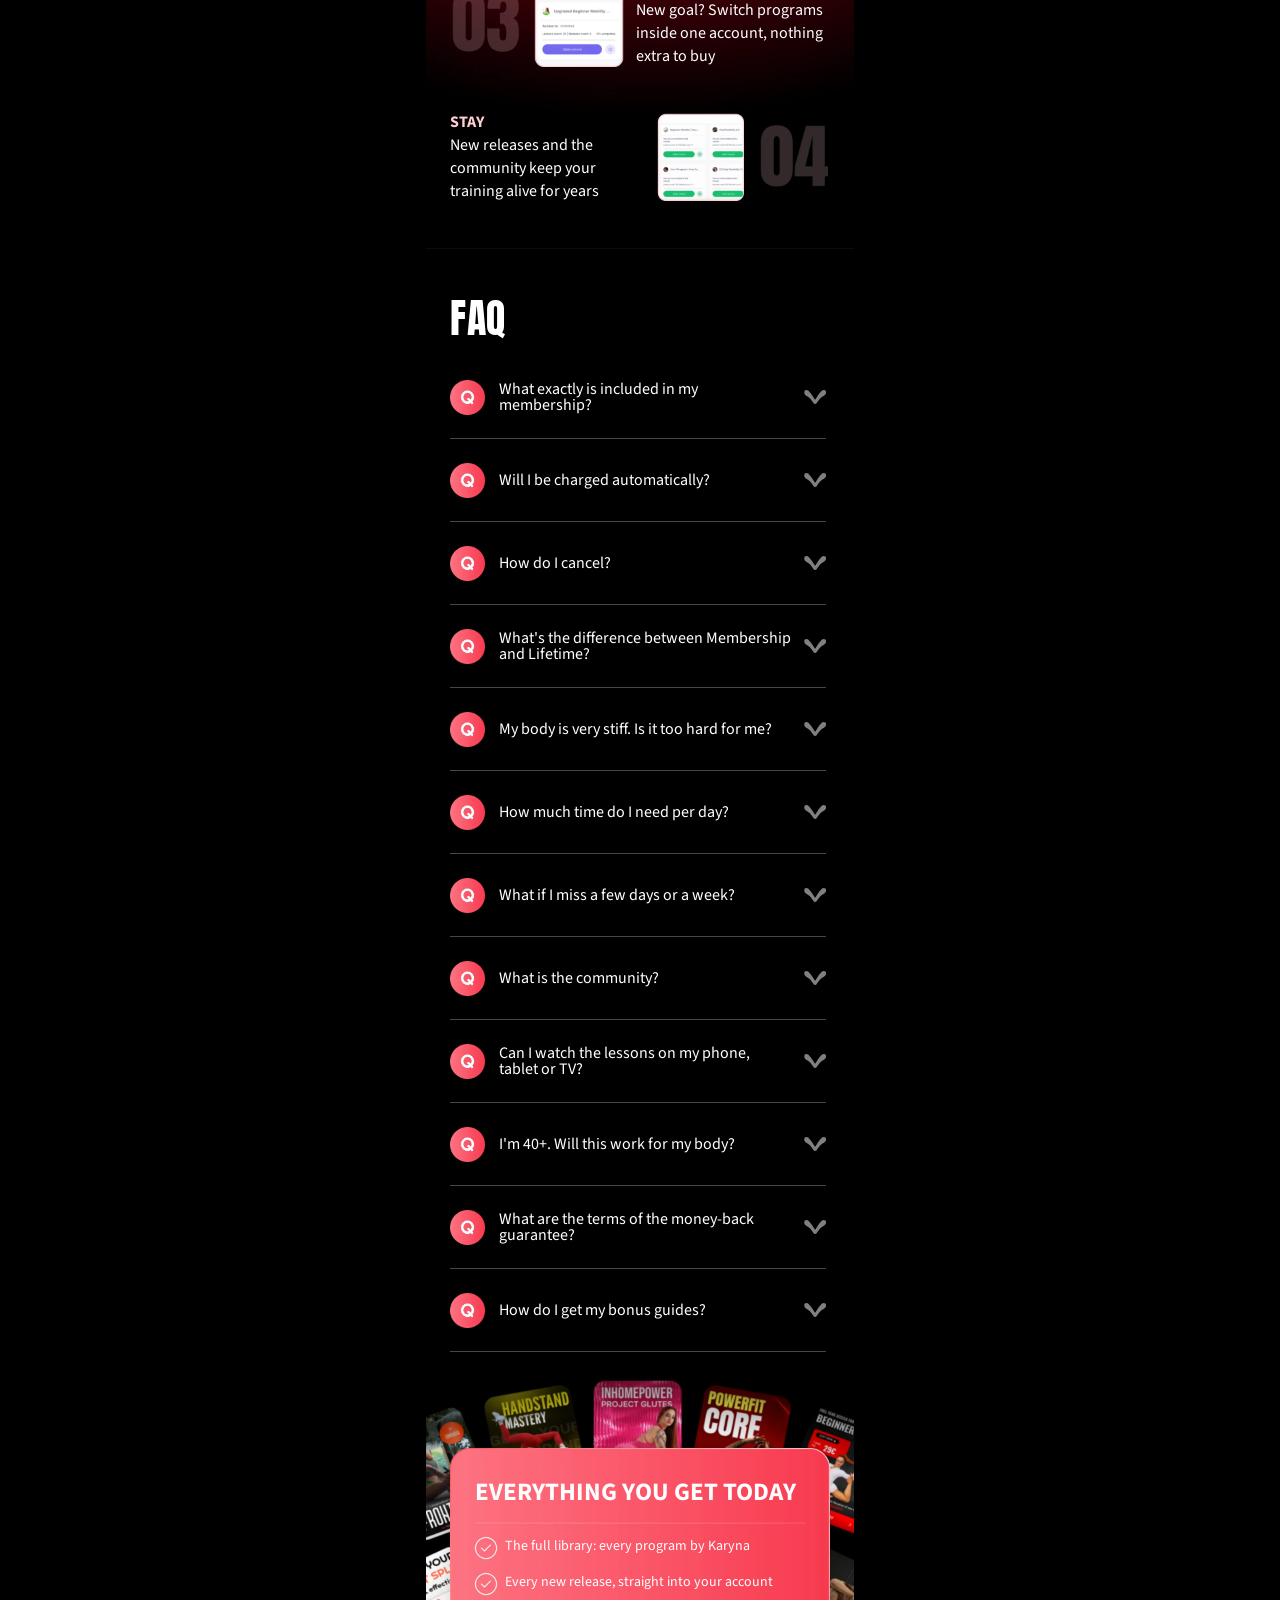
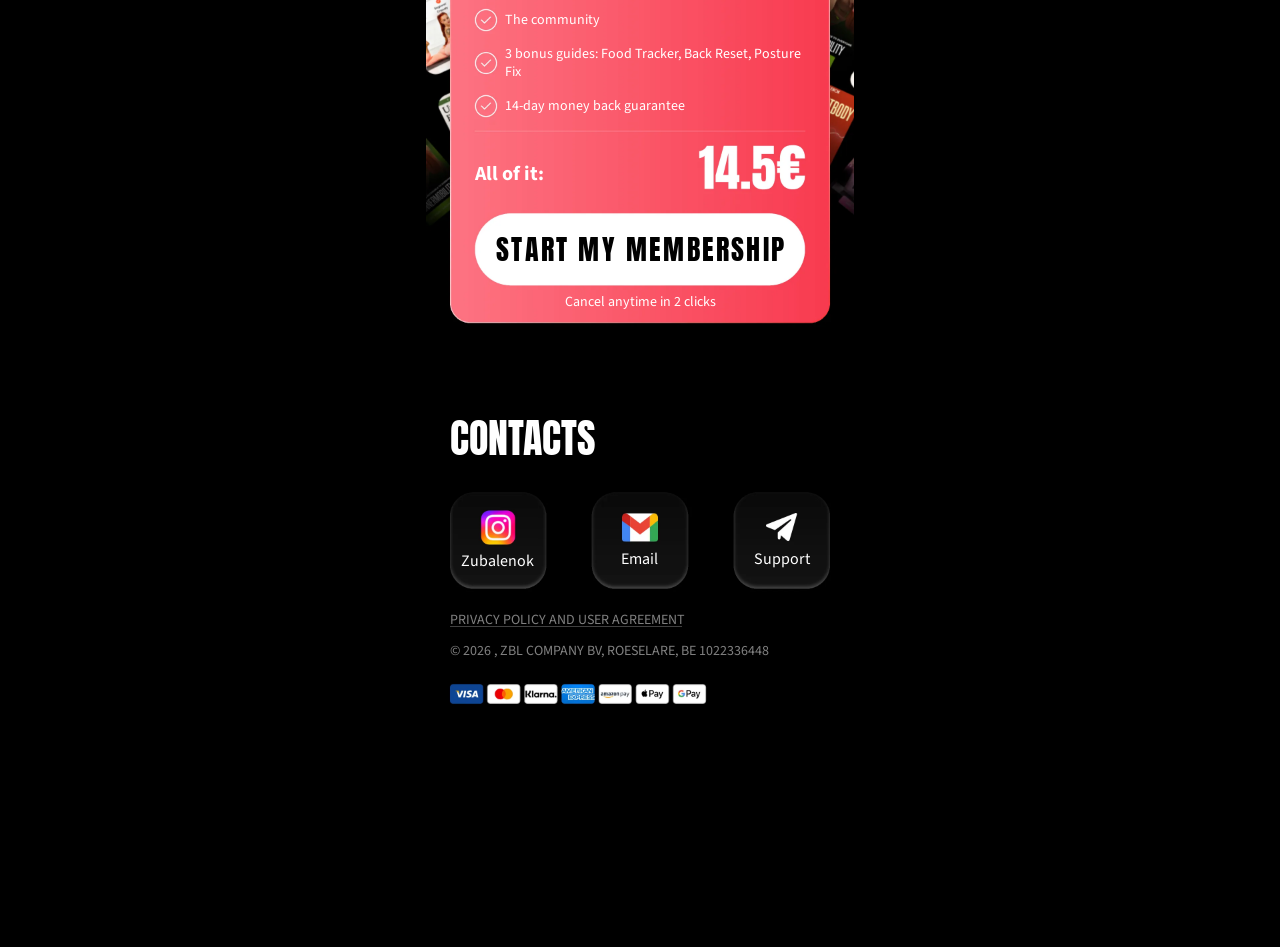
==== commit f55842fe: "fdd" ====
--- a/index-b.html
+++ b/index-b.html
@@ -109,7 +109,7 @@
 <p class="t h56_8 tcx" style="left:0.05rem;width:42.75rem;top:4.28rem;letter-spacing:0.06rem"><span class="g">ONE</span> MEMBERSHIP</p>
 <p class="t h29_2 tc g" style="top:12.1rem;letter-spacing:0.03rem">YOUR GOALS. YOUR WORKOUT PLAN</p>
 <p class="t p15m tcx" style="left:0;width:42.6rem;top:16.95rem;line-height:1.5rem;letter-spacing:0.06rem">Explore mobility, strength, stretching and more<br>- all in one place</p>
-<a class="hit check-click" href="https://zubalenok.online/shop/item/13510" data-pay="v1" style="left:4rem;top:54.5rem;width:34.89rem;height:10.56rem"><p class="t h32 tcx" style="left:0;width:17.59rem;top:1.57rem;letter-spacing:0.13rem;line-height:3.6rem">50% OFF<br>TO START</p><p class="t p24b c-scarlet tcx" style="left:14.28rem;width:20.61rem;top:2.73rem">JUST  <span data-pay-price="v1">14.99€</span></p><p class="t p14 tcx" style="left:14rem;width:20.89rem;top:6.63rem;letter-spacing:0.13rem">less than 0.48€/day!</p></a>
+<a class="hit check-click" href="https://zubalenok.online/shop/item/13510" data-pay="v1" style="left:4rem;top:54.5rem;width:34.89rem;height:10.56rem"><p class="t h32 tcx" style="left:0;width:17.59rem;top:1.57rem;letter-spacing:0.13rem;line-height:3.6rem">50% OFF<br>TO START</p><p class="t p24b c-scarlet tcx" style="left:14.28rem;width:20.61rem;top:2.73rem">JUST  <span data-pay-price="v1">14.50€</span></p><p class="t p14 tcx" style="left:14rem;width:20.89rem;top:6.63rem;letter-spacing:0.13rem">less than 0.48€/day!</p></a>
 <p class="t p14" style="left:5.2rem;top:67.58rem">ALL programs</p>
 <p class="t p14" style="left:19.55rem;top:67.58rem">New releases</p>
 <p class="t p14" style="left:33.5rem;top:67.61rem">Community</p>
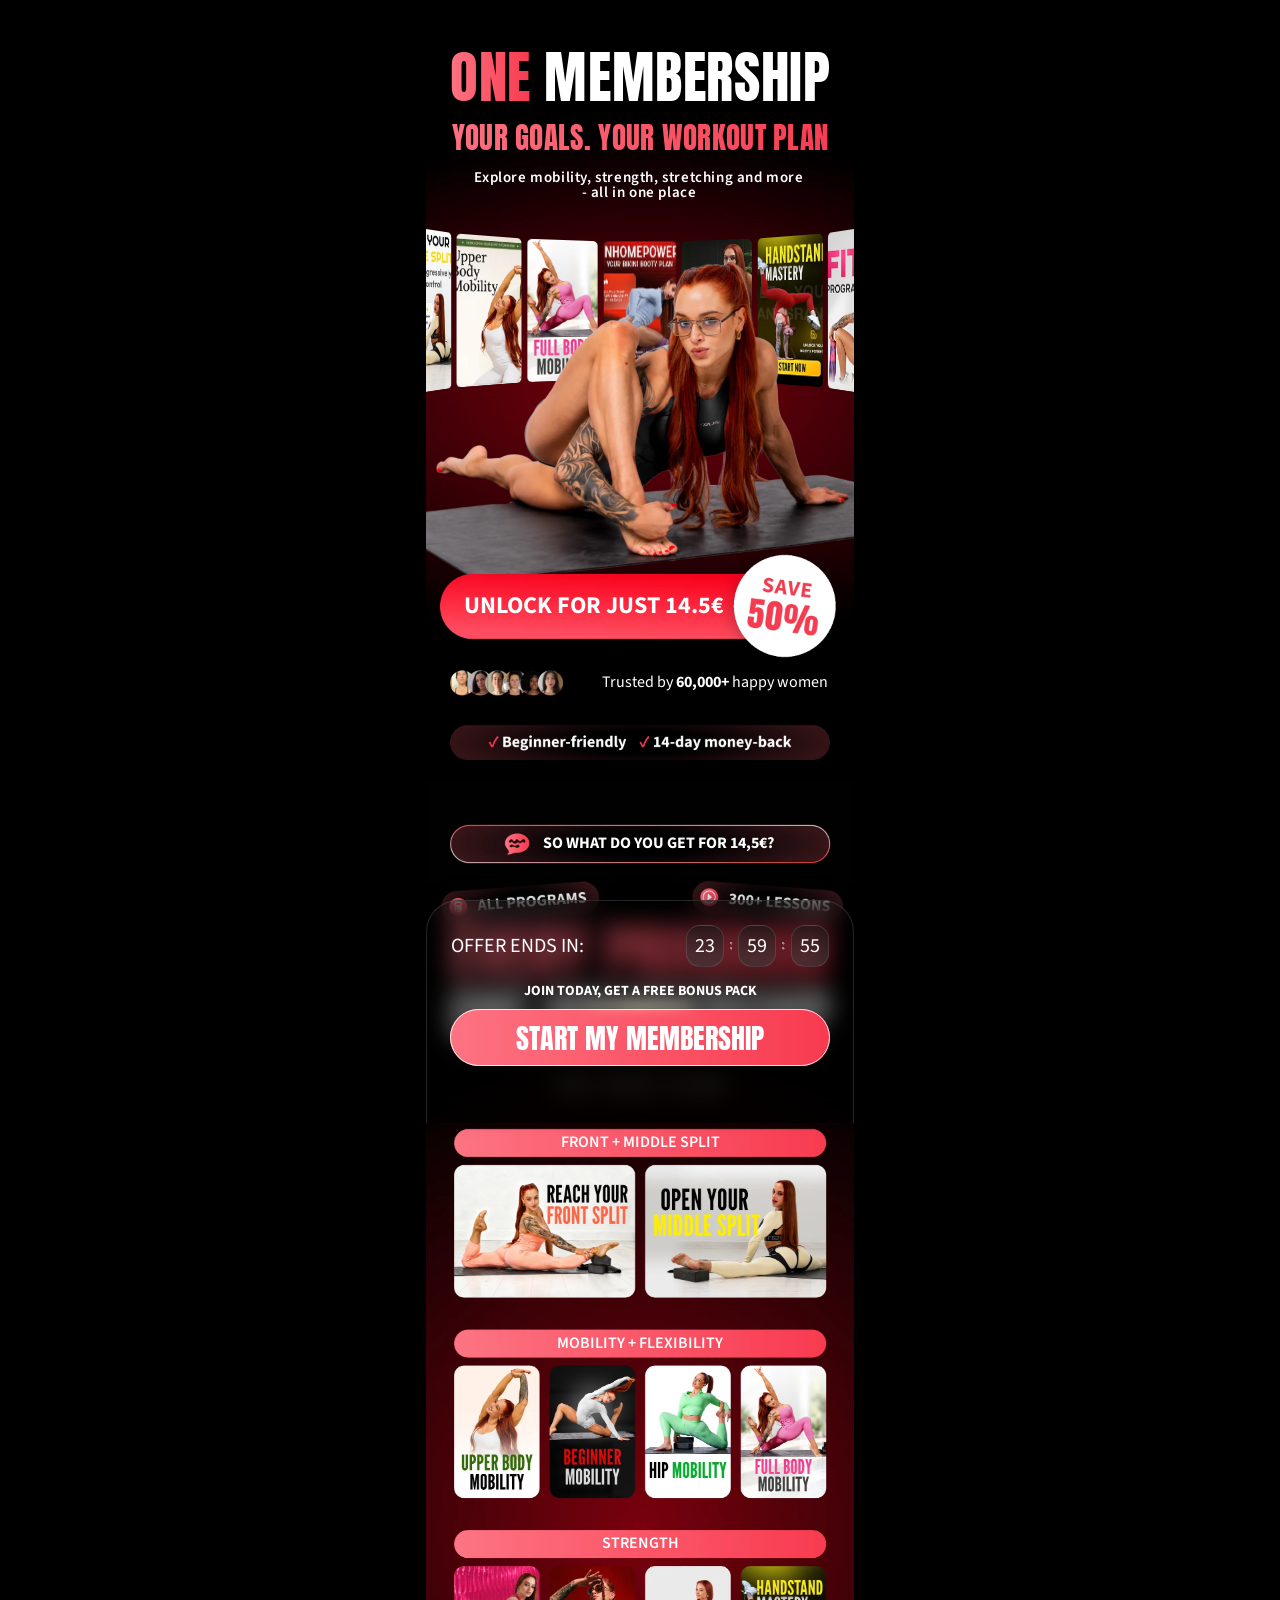
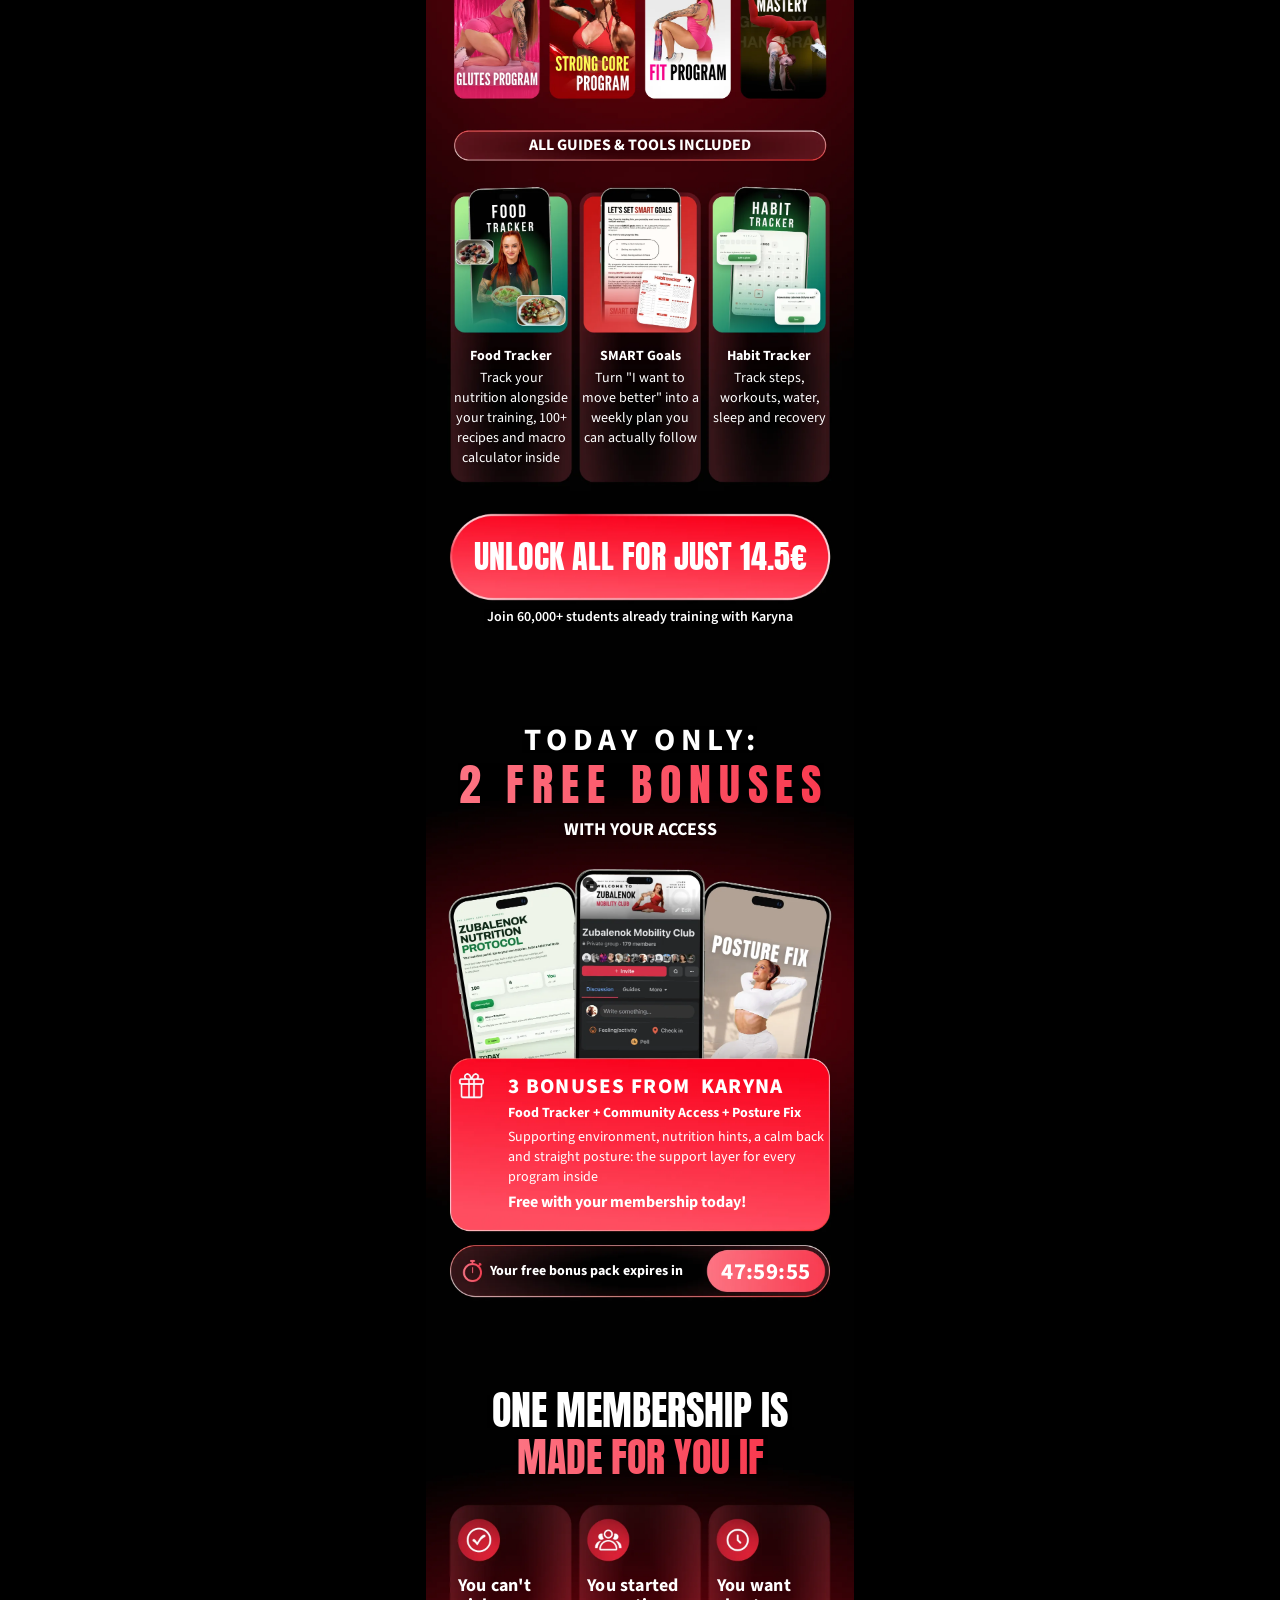
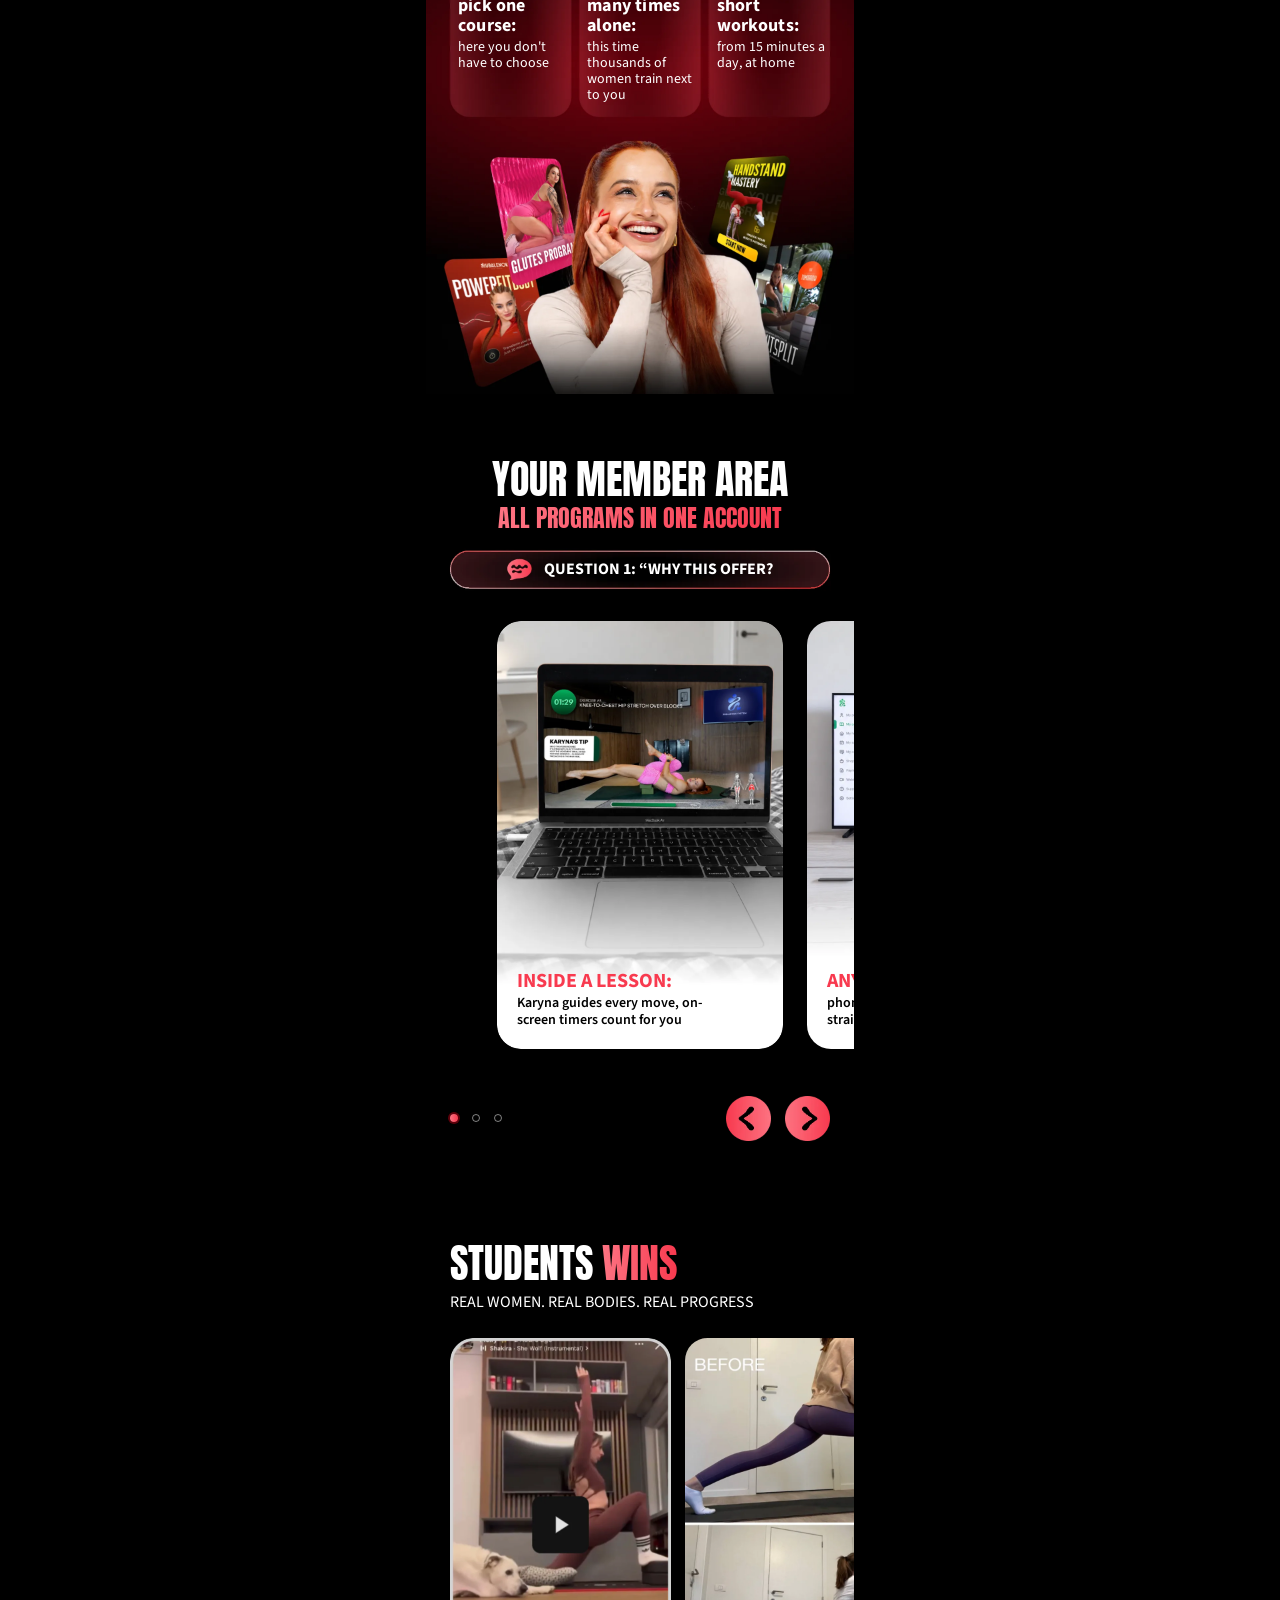
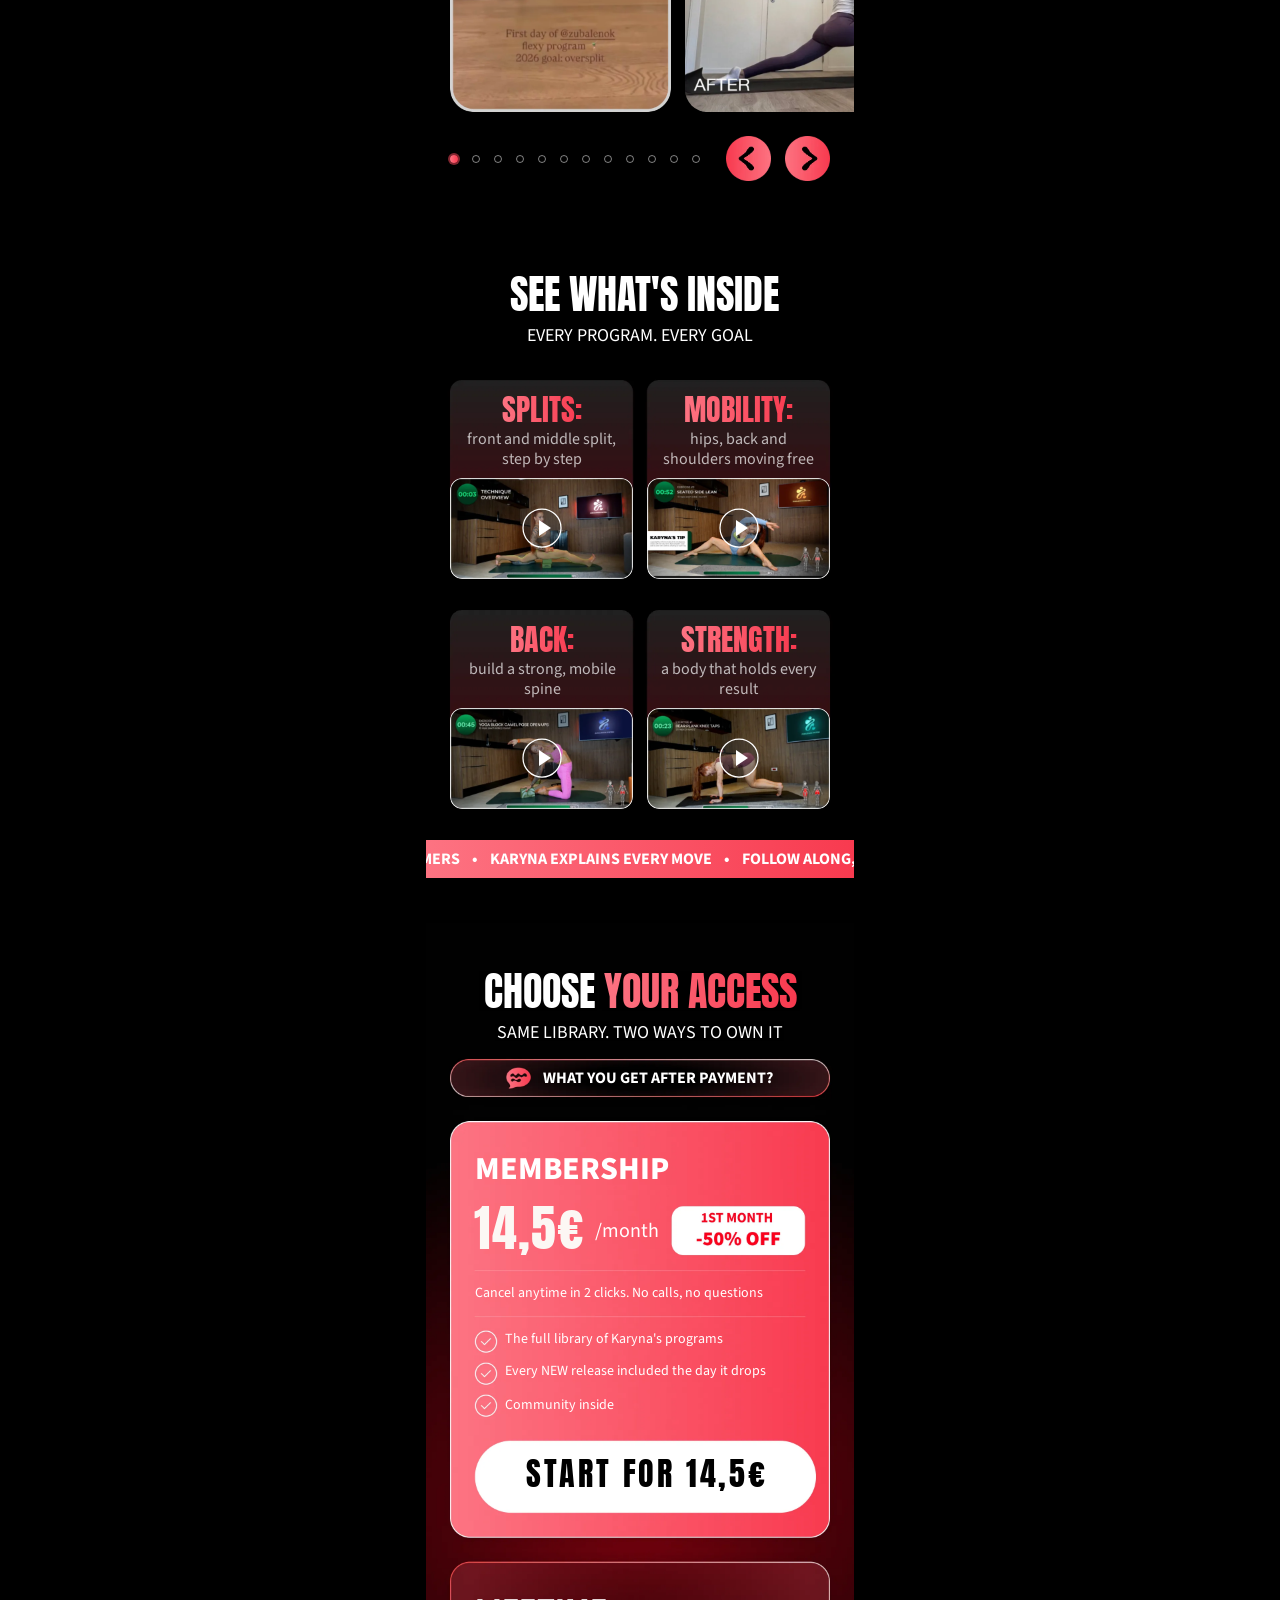
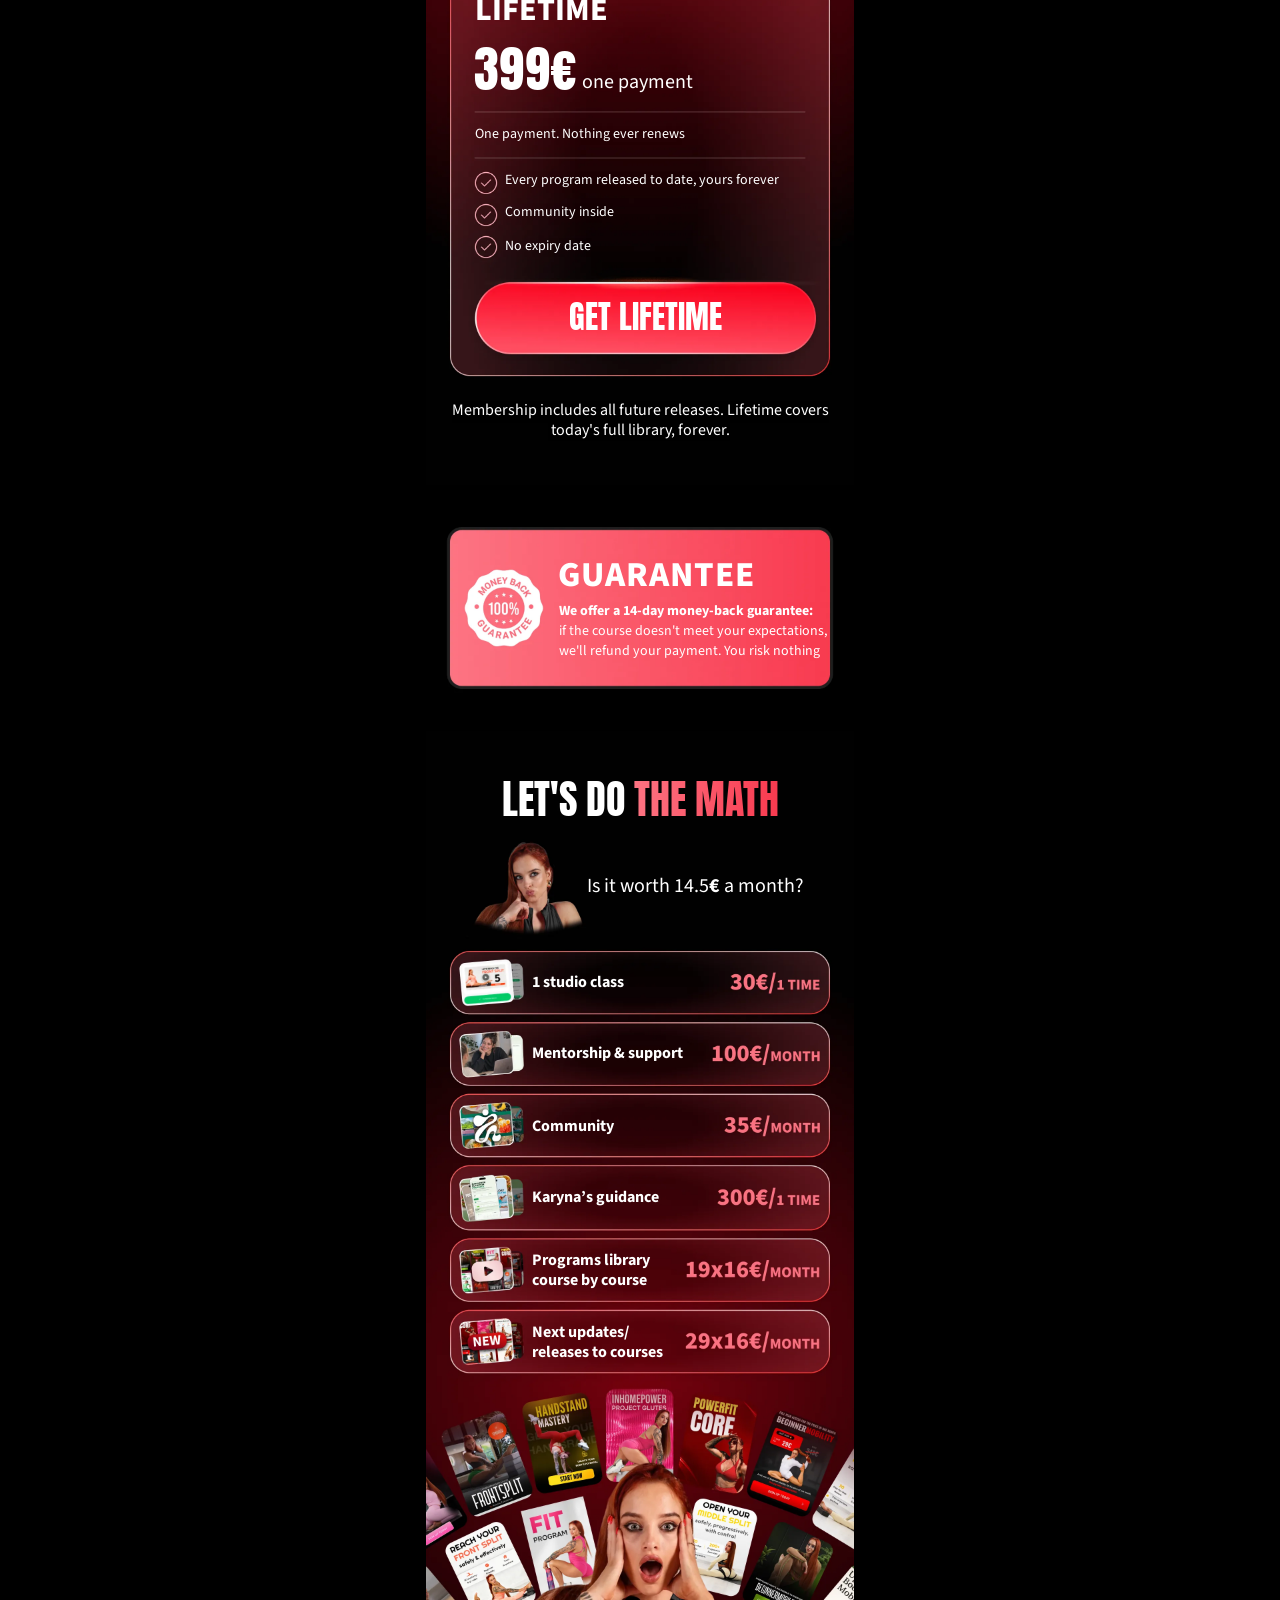
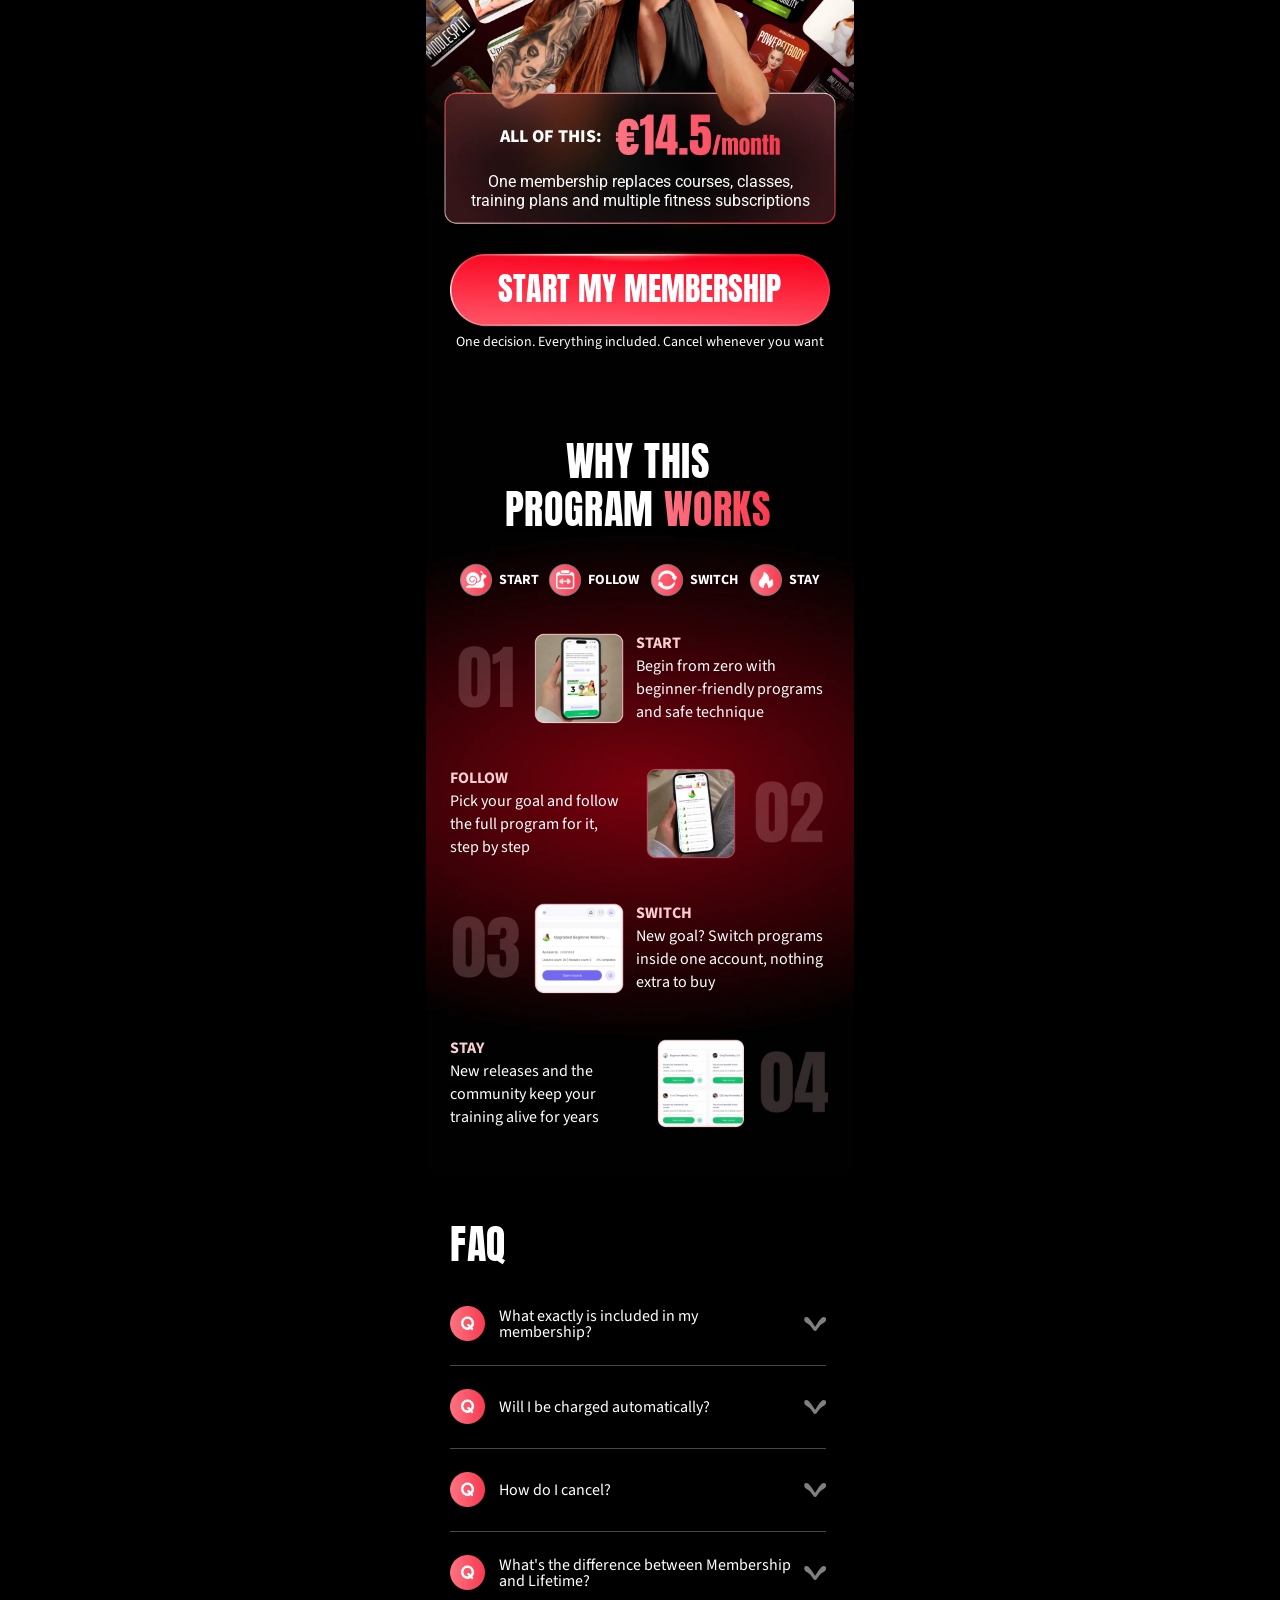
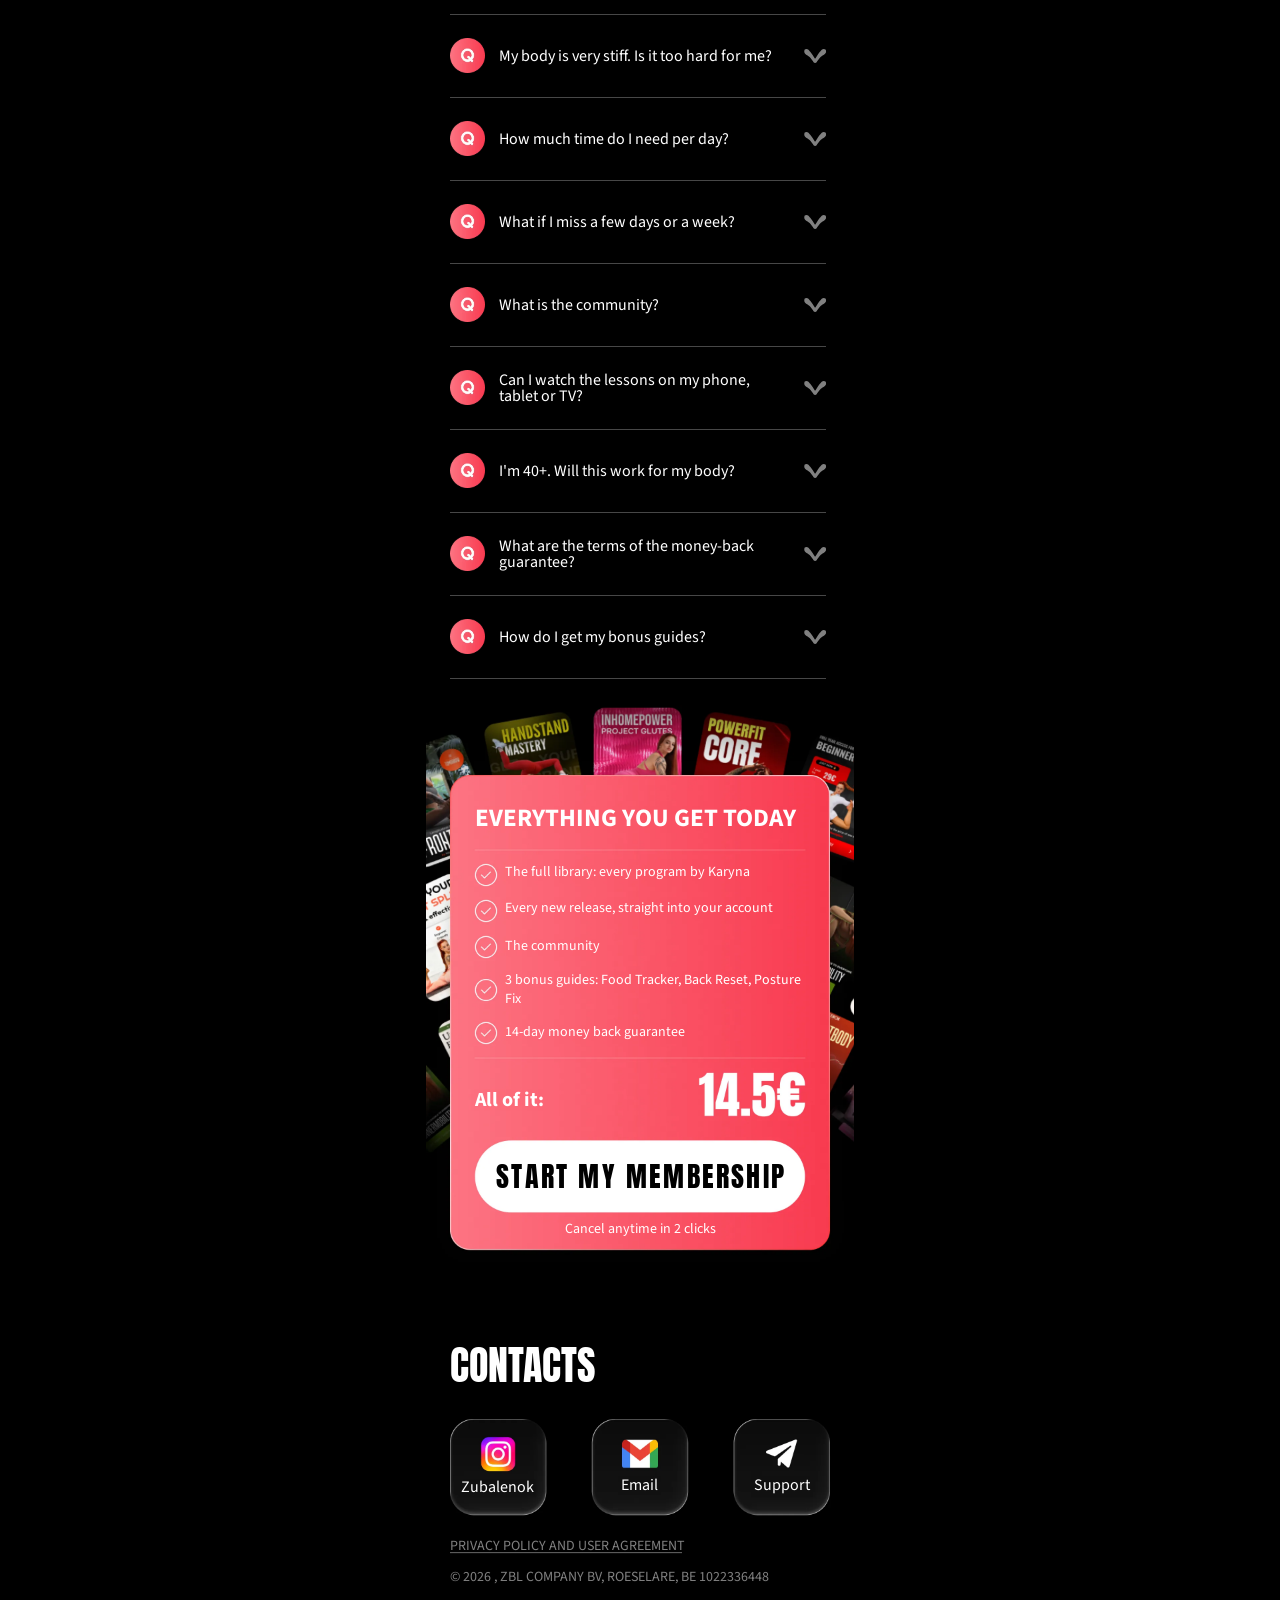
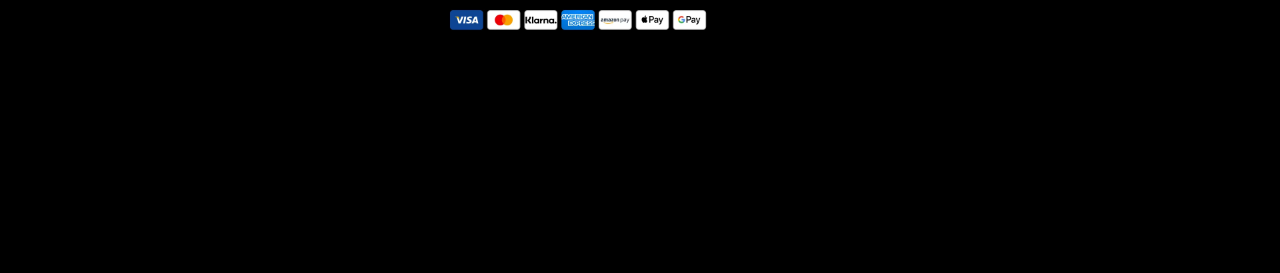
==== commit 691b1e81: "fdd" ====
--- a/index-b.html
+++ b/index-b.html
@@ -81,9 +81,8 @@
 <body>
 <div class="page">
 
-<section class="sec sec-hero" style="height:86.9rem">
-<img class="art" src="img/hero-bg.webp" width="428" height="869" alt="" fetchpriority="high">
-<a class="hit check-click" href="https://zubalenok.online/shop/item/13510" data-pay="v1" style="left:5.85rem;top:20.55rem;width:31.2rem;height:4.2rem"><p class="t p16b tcx" style="left:0;width:31.15rem;top:1.09rem">TRY ALL PROGRAMS FOR HALF THE PRICE</p></a>
+<section class="sec sec-hero" style="height:78rem">
+<img class="art" src="img/hero-bg.webp" width="428" height="780" alt="" fetchpriority="high">
 <div class="hero-carousel-wrap">
     <div class="hero-carousel">
       <div class="hero-card" style="--i:0;background-image:url('img/cards/card1.webp')"></div>
@@ -105,17 +104,12 @@
     </div>
   </div>
 <img class="hero-glow" src="img/hero-glow.webp" alt="">
-<img class="art" src="img/hero-front.webp" width="428" height="869" alt="Karyna Zubalenok" fetchpriority="high">
+<img class="art" src="img/hero-front.webp" width="428" height="780" alt="Karyna Zubalenok" fetchpriority="high">
 <p class="t h56_8 tcx" style="left:0.05rem;width:42.75rem;top:4.28rem;letter-spacing:0.06rem"><span class="g">ONE</span> MEMBERSHIP</p>
 <p class="t h29_2 tc g" style="top:12.1rem;letter-spacing:0.03rem">YOUR GOALS. YOUR WORKOUT PLAN</p>
 <p class="t p15m tcx" style="left:0;width:42.6rem;top:16.95rem;line-height:1.5rem;letter-spacing:0.06rem">Explore mobility, strength, stretching and more<br>- all in one place</p>
-<a class="hit check-click" href="https://zubalenok.online/shop/item/13510" data-pay="v1" style="left:4rem;top:54.5rem;width:34.89rem;height:10.56rem"><p class="t h32 tcx" style="left:0;width:17.59rem;top:1.57rem;letter-spacing:0.13rem;line-height:3.6rem">50% OFF<br>TO START</p><p class="t p24b c-scarlet tcx" style="left:14.28rem;width:20.61rem;top:2.73rem">JUST  <span data-pay-price="v1">14.50€</span></p><p class="t p14 tcx" style="left:14rem;width:20.89rem;top:6.63rem;letter-spacing:0.13rem">less than 0.48€/day!</p></a>
-<p class="t p14" style="left:5.2rem;top:67.58rem">ALL programs</p>
-<p class="t p14" style="left:19.55rem;top:67.58rem">New releases</p>
-<p class="t p14" style="left:33.5rem;top:67.61rem">Community</p>
-<p class="t p14b" style="left:3.5rem;top:73.02rem;line-height:1.9rem">You don’t need<br><span class="n">to be flexible to start</span></p>
-<a class="hit check-click" href="https://zubalenok.online/shop/item/13510" data-pay="v1" style="left:17.3rem;top:72.3rem;width:22rem;height:5.2rem"><p class="t p18b tcx" style="left:0;width:22rem;top:1.56rem">START MY MEMBERSHIP</p></a>
-<p class="t p16" style="left:17.6rem;top:80.94rem">Trusted by <b>60,000+</b> happy women</p>
+<a class="hit check-click" href="https://zubalenok.online/shop/item/13510" data-pay="v1" style="left:1.4rem;top:54.87rem;width:40.21rem;height:11.46rem"><p class="t p24b" style="left:2.4rem;top:4.34rem">UNLOCK FOR JUST <span data-pay-price="v1">14.5€</span></p></a>
+<p class="t p16" style="left:17.6rem;top:67.34rem">Trusted by <b>60,000+</b> happy women</p>
 </section>
 
 <section class="sec sec-programs" style="height:149.29rem">
@@ -150,20 +144,29 @@
 <p class="t p14m tc" style="top:142.91rem">Join 60,000+ students already training with Karyna</p>
 </section>
 
-<section class="sec sec-madefor" style="height:99.2rem">
-<img class="art" src="img/sec-madefor.webp" width="428" height="992" alt="" loading="lazy" decoding="async">
+<section class="sec sec-bonuses" style="height:66.96rem">
+<img class="art" src="img/sec-bonuses.webp" width="428" height="670" alt="" loading="lazy" decoding="async">
+<p class="t p31b tcx" style="left:0.56rem;width:42.24rem;top:4.88rem;letter-spacing:0.56rem">TODAY ONLY:</p>
+<p class="t h43_7 tcx" style="left:0.79rem;width:42.01rem;top:8.62rem;letter-spacing:0.79rem"><span class="g">2 FREE BONUSES</span></p>
+<p class="t p18b tc" style="top:14.66rem">WITH YOUR ACCESS</p>
+<p class="t p21x" style="left:8.2rem;top:40.11rem;letter-spacing:0.13rem">3 BONUSES FROM  KARYNA</p>
+<p class="t p14b" style="left:8.2rem;top:43.19rem">Food Tracker + Community Access + Posture Fix</p>
+<p class="t p14" style="left:8.2rem;top:45.43rem;line-height:2rem">Supporting environment, nutrition hints, a calm back<br>and straight posture: the support layer for every<br>program inside</p>
+<p class="t p16b" style="left:8.2rem;top:52rem">Free with your membership today!</p>
+<p class="t p14b" style="left:6.4rem;top:58.99rem">Your free bonus pack expires in</p>
+<p class="t p23b v-timer-display tcx" style="left:25.16rem;width:17.64rem;top:58.47rem;letter-spacing:0.04rem"><span class="v-timer-val">00</span>:<span class="v-timer-val">59</span>:<span class="v-timer-val">45</span></p>
+</section>
+
+<section class="sec sec-madefor" style="height:65.2rem">
+<img class="art" src="img/sec-madefor.webp" width="428" height="652" alt="" loading="lazy" decoding="async">
 <p class="t h40 tc" style="top:4.4rem">ONE MEMBERSHIP IS</p>
 <p class="t h40 tc" style="top:9.1rem"><span class="g">MADE FOR YOU IF</span></p>
-<p class="t p20b" style="left:9.85rem;top:16.47rem">You can't pick one course:</p>
-<p class="t p16" style="left:9.85rem;top:19.45rem;line-height:2.3rem">today you want your splits, tomorrow a free<br>back. Here you don't have to choose</p>
-<p class="t p19b" style="left:9.85rem;top:27.15rem;letter-spacing:0.06rem">Gym memberships never worked:</p>
-<p class="t p16" style="left:9.85rem;top:30.05rem;line-height:2.3rem">commute, schedule, guilt. This one lives on<br>your mat at home</p>
-<p class="t p20b" style="left:9.85rem;top:37.47rem;line-height:2.81rem">You finish a program and don't<br>want to stop:</p>
-<p class="t p16" style="left:9.85rem;top:43.64rem">the next step is already in your account</p>
-<p class="t p20b" style="left:9.85rem;top:48.57rem;line-height:2.8rem">You want short workouts that fit<br>real life:</p>
-<p class="t p16" style="left:9.85rem;top:54.74rem">15-20 minutes, whenever it suits you</p>
-<p class="t p19b" style="left:9.85rem;top:59.95rem;letter-spacing:0.06rem">You started many times alone:</p>
-<p class="t p16" style="left:9.85rem;top:62.85rem;line-height:2.3rem">this time thousands of women train next to<br>you</p>
+<p class="t p18b" style="left:3.2rem;top:23.35rem;letter-spacing:0.02rem;line-height:1.99rem">You can't<br>pick one<br>course:</p>
+<p class="t p14" style="left:3.2rem;top:29.67rem;line-height:1.6rem">here you don't<br>have to choose</p>
+<p class="t p18b" style="left:16.13rem;top:23.35rem;letter-spacing:0.02rem;line-height:2rem">You started<br>many times<br>alone:</p>
+<p class="t p14" style="left:16.13rem;top:29.67rem;line-height:1.6rem">this time<br>thousands of<br>women train next<br>to you</p>
+<p class="t p18b" style="left:29.06rem;top:23.34rem;letter-spacing:0.03rem;line-height:2rem">You want<br>short<br>workouts:</p>
+<p class="t p14" style="left:29.07rem;top:29.67rem;line-height:1.6rem">from 15 minutes a<br>day, at home</p>
 </section>
 
 <section class="sec sec-member" style="height:80.1rem">
@@ -242,24 +245,6 @@
 <div class="dots s7-pagination" style="top:55.75rem"></div>
 <button type="button" class="arrow s7-prev" style="left:30rem;top:54.1rem;width:4.5rem;height:4.5rem"><img src="img/arrow-prev.webp" width="45" height="45" alt="Previous"></button>
 <button type="button" class="arrow s7-next" style="left:35.9rem;top:54.1rem;width:4.5rem;height:4.5rem"><img src="img/arrow-next.webp" width="45" height="45" alt="Next"></button>
-</section>
-
-<section class="sec sec-place" style="height:169.31rem">
-<img class="art" src="img/sec-place.webp" width="428" height="1693" alt="" loading="lazy" decoding="async">
-<p class="t h40 tc" style="top:4.4rem">YOUR MEMBERSHIP</p>
-<p class="t h40 tc" style="top:9.1rem"><span class="g">ONE PLACE</span></p>
-<p class="t p18 tc" style="top:14.56rem">EVERY PROGRAM. EVERY GOAL</p>
-<p class="t p16b" style="left:4.8rem;top:38.04rem">THE FULL LIBRARY</p>
-<p class="t p14" style="left:4.8rem;top:40.07rem;line-height:2rem">Every program by Karyna: splits, mobility, back,<br>strength. Switch goals anytime, it's all in one account</p>
-<p class="t p16b" style="left:4.8rem;top:65.74rem">NEW RELEASES DROP IN</p>
-<p class="t p14" style="left:4.8rem;top:67.77rem;line-height:2rem">Every new program Karyna releases lands right into your<br>account. No extra payments</p>
-<p class="t p16b" style="left:4.8rem;top:93.44rem">COMMUNITY INSIDE</p>
-<p class="t p14" style="left:4.8rem;top:95.45rem;line-height:2.04rem">Train next to thousands of women with the same goals.<br>Support, wins, motivation</p>
-<p class="t p16b" style="left:4.8rem;top:121.14rem">YOUR PACE, ANY DEVICE</p>
-<p class="t p14" style="left:4.8rem;top:123.17rem;line-height:2rem">15-20 minute lessons with on-screen timers. Pause,<br>repeat, come back anytime</p>
-<p class="t p16b" style="left:4.8rem;top:147.76rem">ALL GUIDES &amp; TOOLS INCLUDED</p>
-<p class="t p14" style="left:4.8rem;top:149.79rem;line-height:2rem">Get access to practical guides - from nutrition and habits<br>to posture, recovery, and everyday body care. New<br>guides are added to your membership, so you can use<br>them anytime alongside your programs</p>
-<p class="t p16" style="left:17.6rem;top:162.66rem">Trusted by <b>60,000+</b> happy women</p>
 </section>
 
 <section class="sec sec-inside" style="height:69.7rem">
@@ -314,28 +299,17 @@
 <section class="sec sec-math" style="height:126.66rem">
 <img class="art" src="img/sec-math.webp" width="428" height="1267" alt="" loading="lazy" decoding="async">
 <p class="t h40 tc" style="top:4.4rem">LET'S DO <span class="g">THE MATH</span></p>
-<p class="t p20" style="left:17.4rem;top:14.36rem">Is it worth <b>€29</b> a month?</p>
+<p class="t p20" style="left:16.08rem;top:14.35rem">Is it worth 14.5<b>€</b> a month?</p>
 <p class="t p16b" style="left:10.6rem;top:24.25rem">1 studio class</p>
 <p class="t p16b" style="left:10.6rem;top:31.36rem">Mentorship &amp; support</p>
-<p class="t p16b" style="left:10.6rem;top:38.61rem">Community</p>
-<p class="t p16b" style="left:10.6rem;top:45.75rem">Karyna’s guidance</p>
+<p class="t p16b" style="left:10.6rem;top:38.6rem">Community</p>
+<p class="t p16b" style="left:10.6rem;top:45.74rem">Karyna’s guidance</p>
 <p class="t p16b" style="left:10.6rem;top:51.94rem;line-height:2rem">Programs library<br>course by course</p>
 <p class="t p16b" style="left:10.6rem;top:59.09rem;line-height:2rem">Next updates/<br>releases to courses</p>
-<p class="t r17b" style="left:8.63rem;top:99.44rem">ALL OF THIS:</p>
-<p class="t r16 tc" style="top:104.11rem;line-height:1.91rem">One membership replaces courses, classes,<br>training plans and multiple fitness subscriptions</p>
+<p class="t p18x" style="left:7.35rem;top:99.47rem">ALL OF THIS:</p>
+<p class="t r16 tc" style="top:104.12rem;line-height:1.9rem">One membership replaces courses, classes,<br>training plans and multiple fitness subscriptions</p>
 <a class="hit check-click" href="https://zubalenok.online/shop/item/13510" data-pay="v1" style="left:2.47rem;top:112.43rem;width:37.85rem;height:7.05rem"><p class="t h32 tcx" style="left:0.01rem;width:37.84rem;top:1.5rem">START MY MEMBERSHIP</p></a>
 <p class="t p14 tc" style="top:120.28rem">One decision. Everything included. Cancel whenever you want</p>
-</section>
-
-<section class="sec sec-results" style="height:82.1rem">
-<img class="art" src="img/sec-results.webp" width="428" height="821" alt="" loading="lazy" decoding="async">
-<p class="t h40 tcx" style="left:0.08rem;width:42.72rem;top:4rem;letter-spacing:0.08rem"><span class="g">RESULTS AFTER</span></p>
-<p class="t h40 tcx" style="left:0.08rem;width:42.72rem;top:8.8rem;letter-spacing:0.08rem">YOU JOIN</p>
-<p class="t p16" style="left:4.8rem;top:18.25rem;line-height:2rem"><b>One account replaces every</b><br><b>separate course:</b> your whole<br>training life in one place</p>
-<p class="t p16" style="left:18.5rem;top:31.15rem;line-height:2rem"><b>Your goal can change, your</b><br><b>access doesn't:</b> splits today,<br>back mobility next month</p>
-<p class="t p16" style="left:4.8rem;top:45.05rem;line-height:2rem"><b>Your body moves freely:</b><br>bend, reach and turn with ease</p>
-<p class="t p16" style="left:15.5rem;top:56.96rem;line-height:1.99rem"><b>You train with support:</b><br>thousands of women on the same<br>path, right in the community</p>
-<p class="t p16" style="left:4.8rem;top:68.89rem;line-height:2rem"><b>You never train alone with</b><br><b>your motivation again:</b> new<br>programs and the<br>community keep you going</p>
 </section>
 
 <section class="sec sec-works" style="height:77.8rem">
--- a/css/style.css
+++ b/css/style.css
@@ -123,41 +123,43 @@
    m 600, b 700, x 800, i italic */
 .h24 { font: 400 2.4rem/1.2 'Anton', sans-serif; }
 .h28 { font: 400 2.8rem/1.2 'Anton', sans-serif; }
-.h29_2 { font: 400 2.92rem/1.2 'Anton', sans-serif; }
 .h30 { font: 400 3rem/1.2 'Anton', sans-serif; }
 .h32 { font: 400 3.2rem/1.2 'Anton', sans-serif; }
 .h40 { font: 400 4rem/1.2 'Anton', sans-serif; }
+.h43_7 { font: 400 4.37rem/1.2 'Anton', sans-serif; }
 .h48_3 { font: 400 4.83rem/1.2 'Anton', sans-serif; }
 .h50 { font: 400 5rem/1.2 'Anton', sans-serif; }
 .h53_3 { font: 400 5.33rem/1.2 'Anton', sans-serif; }
-.h56_8 { font: 400 5.68rem/1.2 'Anton', sans-serif; }
 .h58_3 { font: 400 5.83rem/1.2 'Anton', sans-serif; }
 .h62_2 { font: 400 6.22rem/1.2 'Anton', sans-serif; }
 .p14 { font: 400 1.4rem/1.2 'Source Sans 3', sans-serif; }
 .p14b { font: 700 1.4rem/1.2 'Source Sans 3', sans-serif; }
 .p14m { font: 600 1.4rem/1.2 'Source Sans 3', sans-serif; }
-.p15m { font: 600 1.5rem/1.2 'Source Sans 3', sans-serif; }
 .p16 { font: 400 1.6rem/1.2 'Source Sans 3', sans-serif; }
 .p16b { font: 700 1.6rem/1.2 'Source Sans 3', sans-serif; }
 .p16m { font: 600 1.6rem/1.2 'Source Sans 3', sans-serif; }
 .p18 { font: 400 1.8rem/1.2 'Source Sans 3', sans-serif; }
 .p18b { font: 700 1.8rem/1.2 'Source Sans 3', sans-serif; }
+.p18x { font: 800 1.8rem/1.2 'Source Sans 3', sans-serif; }
 .p20 { font: 400 2rem/1.2 'Source Sans 3', sans-serif; }
 .p20b { font: 700 2rem/1.2 'Source Sans 3', sans-serif; }
+.p21x { font: 800 2.1rem/1.2 'Source Sans 3', sans-serif; }
+.p23b { font: 700 2.3rem/1.2 'Source Sans 3', sans-serif; }
 .p24b { font: 700 2.4rem/1.2 'Source Sans 3', sans-serif; }
 .p25b { font: 700 2.5rem/1.2 'Source Sans 3', sans-serif; }
+.p31b { font: 700 3.1rem/1.2 'Source Sans 3', sans-serif; }
 .p32x { font: 800 3.2rem/1.2 'Source Sans 3', sans-serif; }
 .p35x { font: 800 3.5rem/1.2 'Source Sans 3', sans-serif; }
 .r16 { font: 400 1.6rem/1.2 'Roboto', sans-serif; }
-.r17b { font: 700 1.7rem/1.2 'Roboto', sans-serif; }
-
-.p19b { font: 700 1.9rem/1.2 'Source Sans 3', sans-serif; }
+.h56_8 { font: 400 5.68rem/1.2 'Anton', sans-serif; }
+.h29_2 { font: 400 2.92rem/1.2 'Anton', sans-serif; }
+.p15m { font: 600 1.5rem/1.2 'Source Sans 3', sans-serif; }
 
 /* ---------- Hero: 3D-карусель програм ---------- */
 .hero-carousel-wrap {
   position: absolute;
   left: 0;
-  top: 24.9rem;
+  top: 21.9rem;
   width: 100%;
   height: 18.29rem;
   perspective: 80rem;
